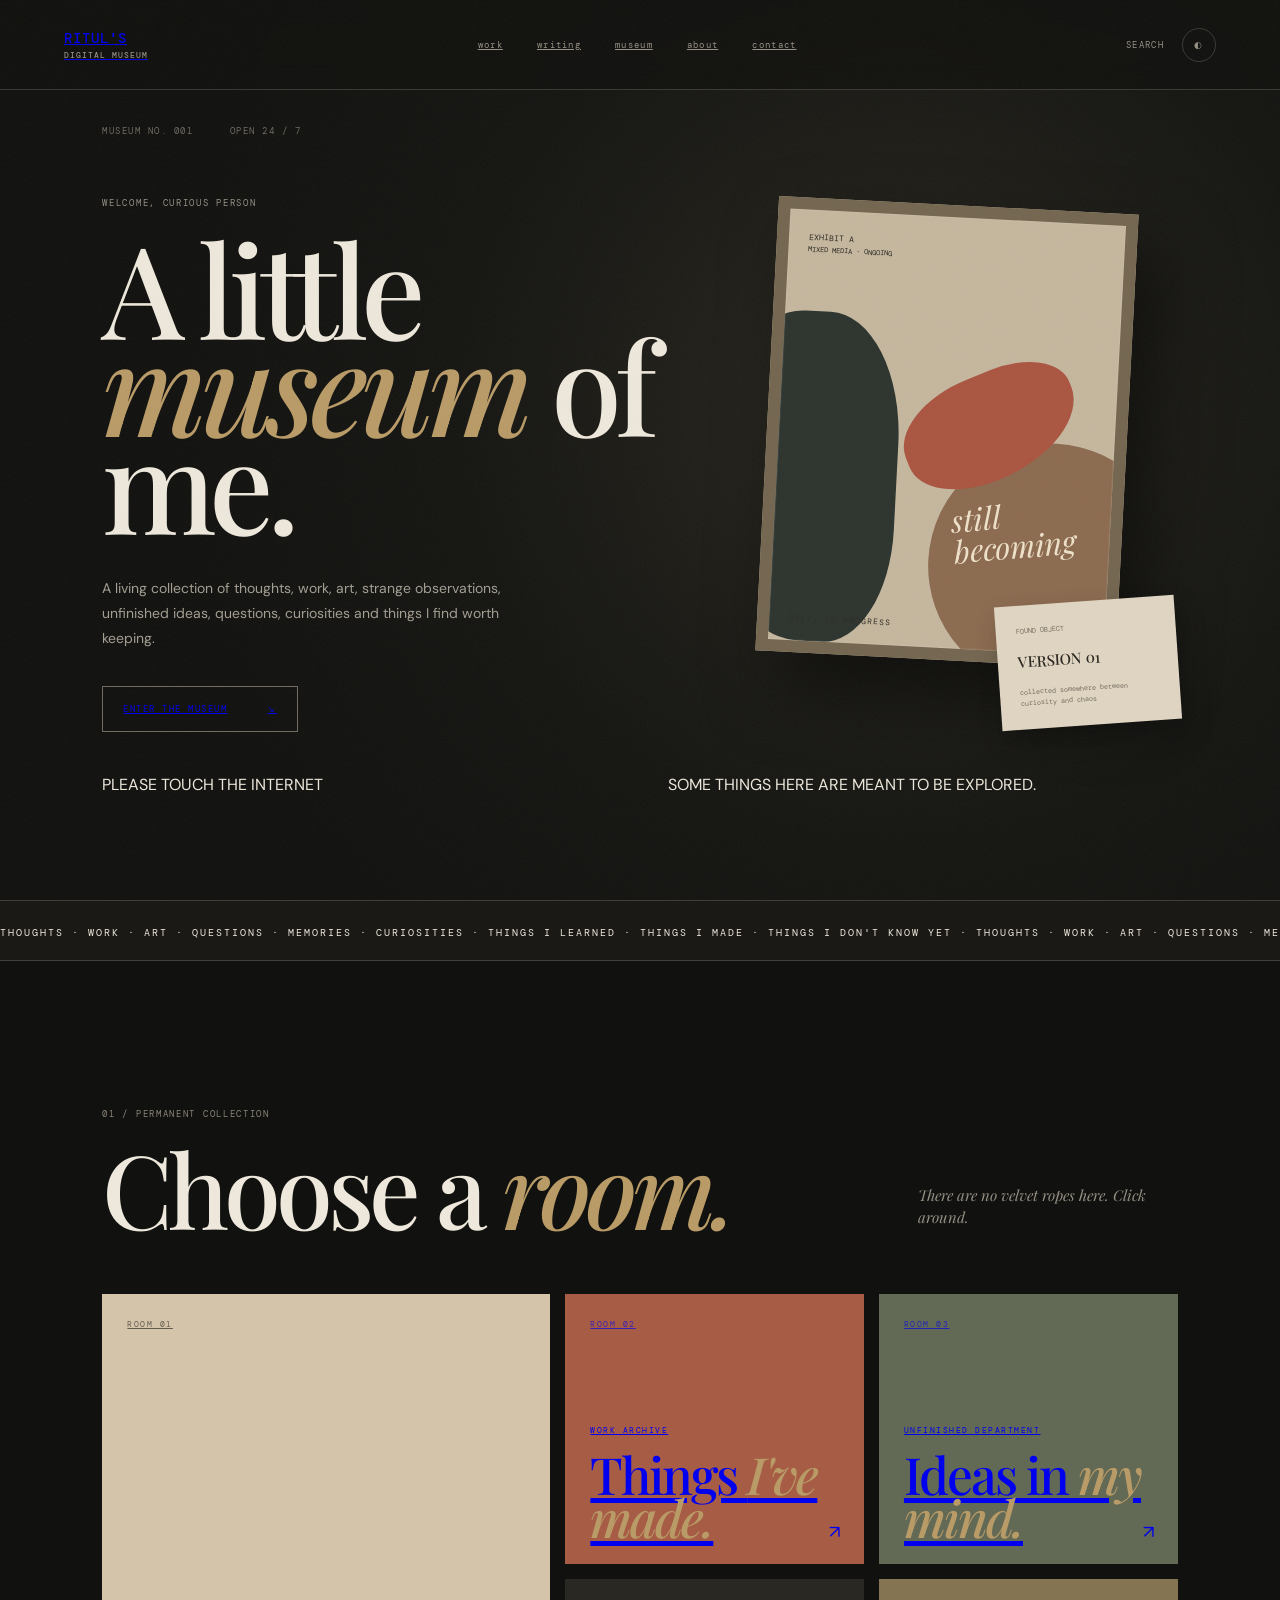
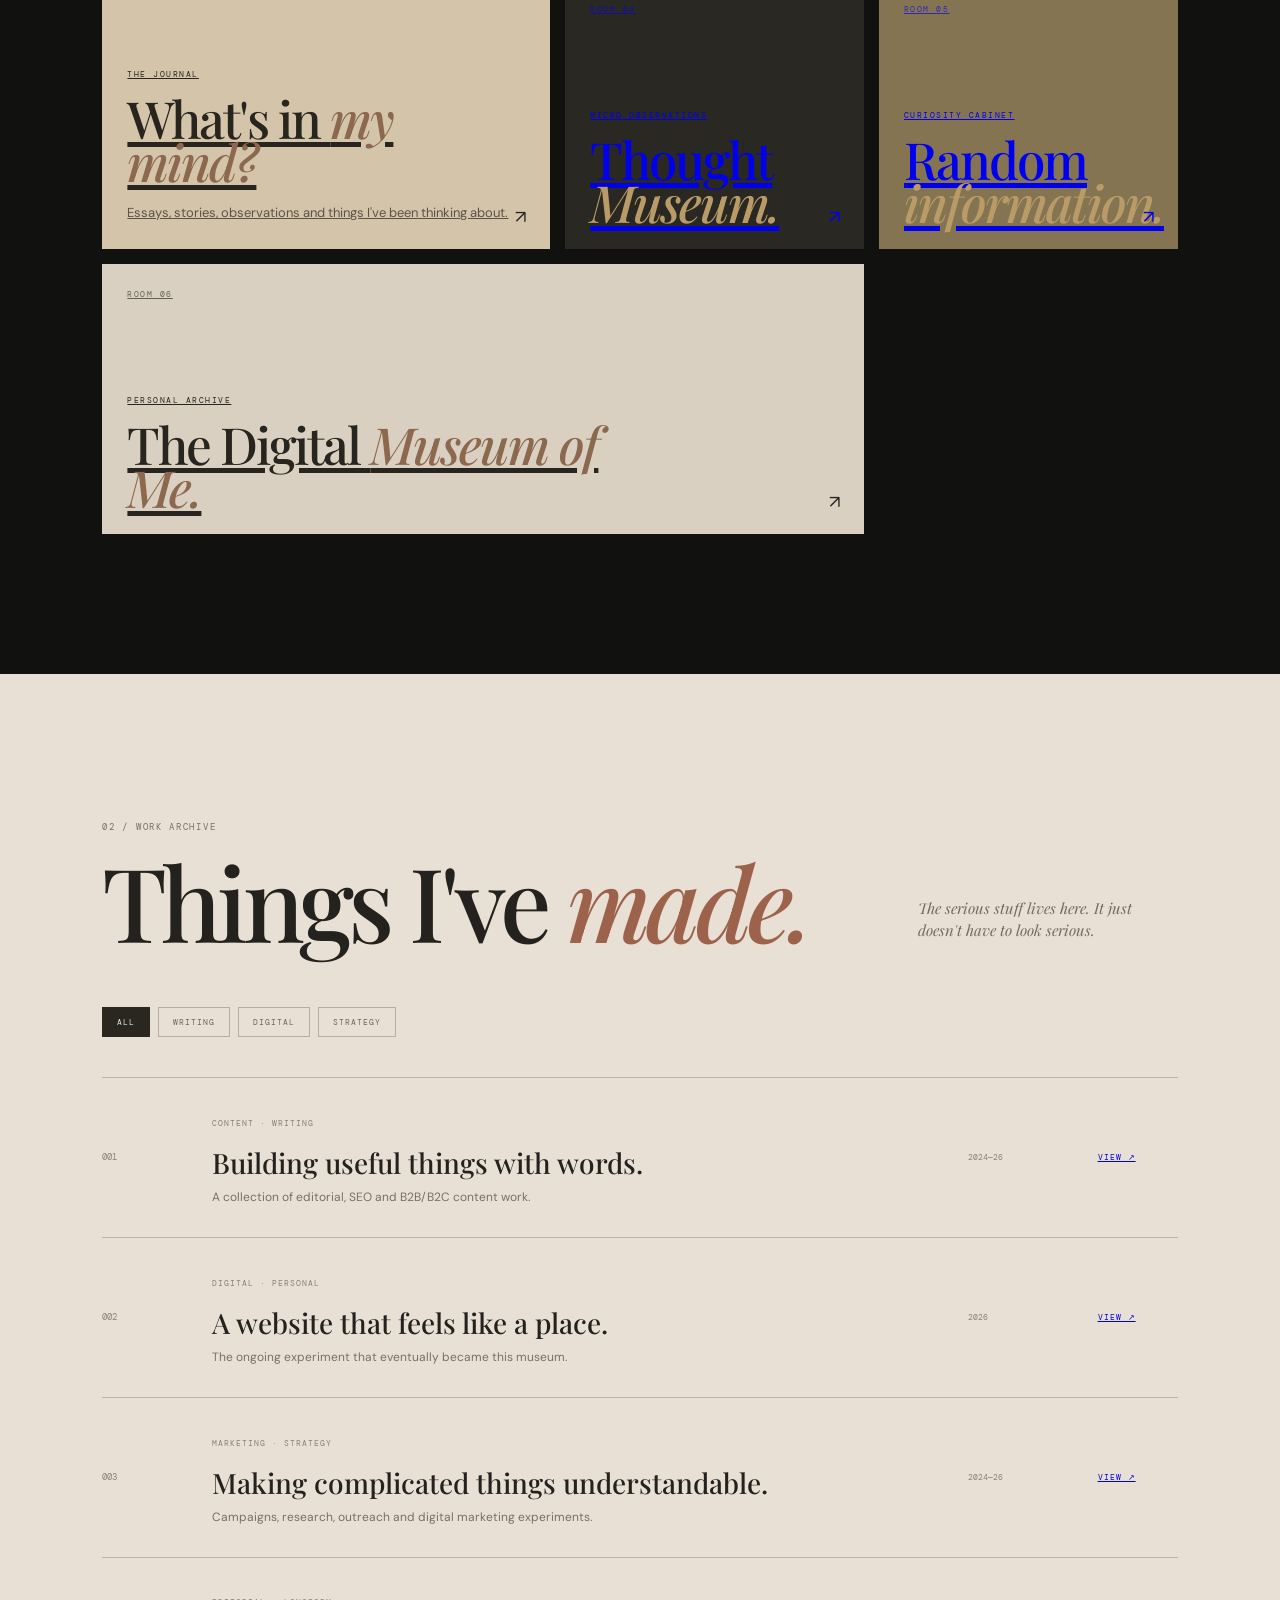
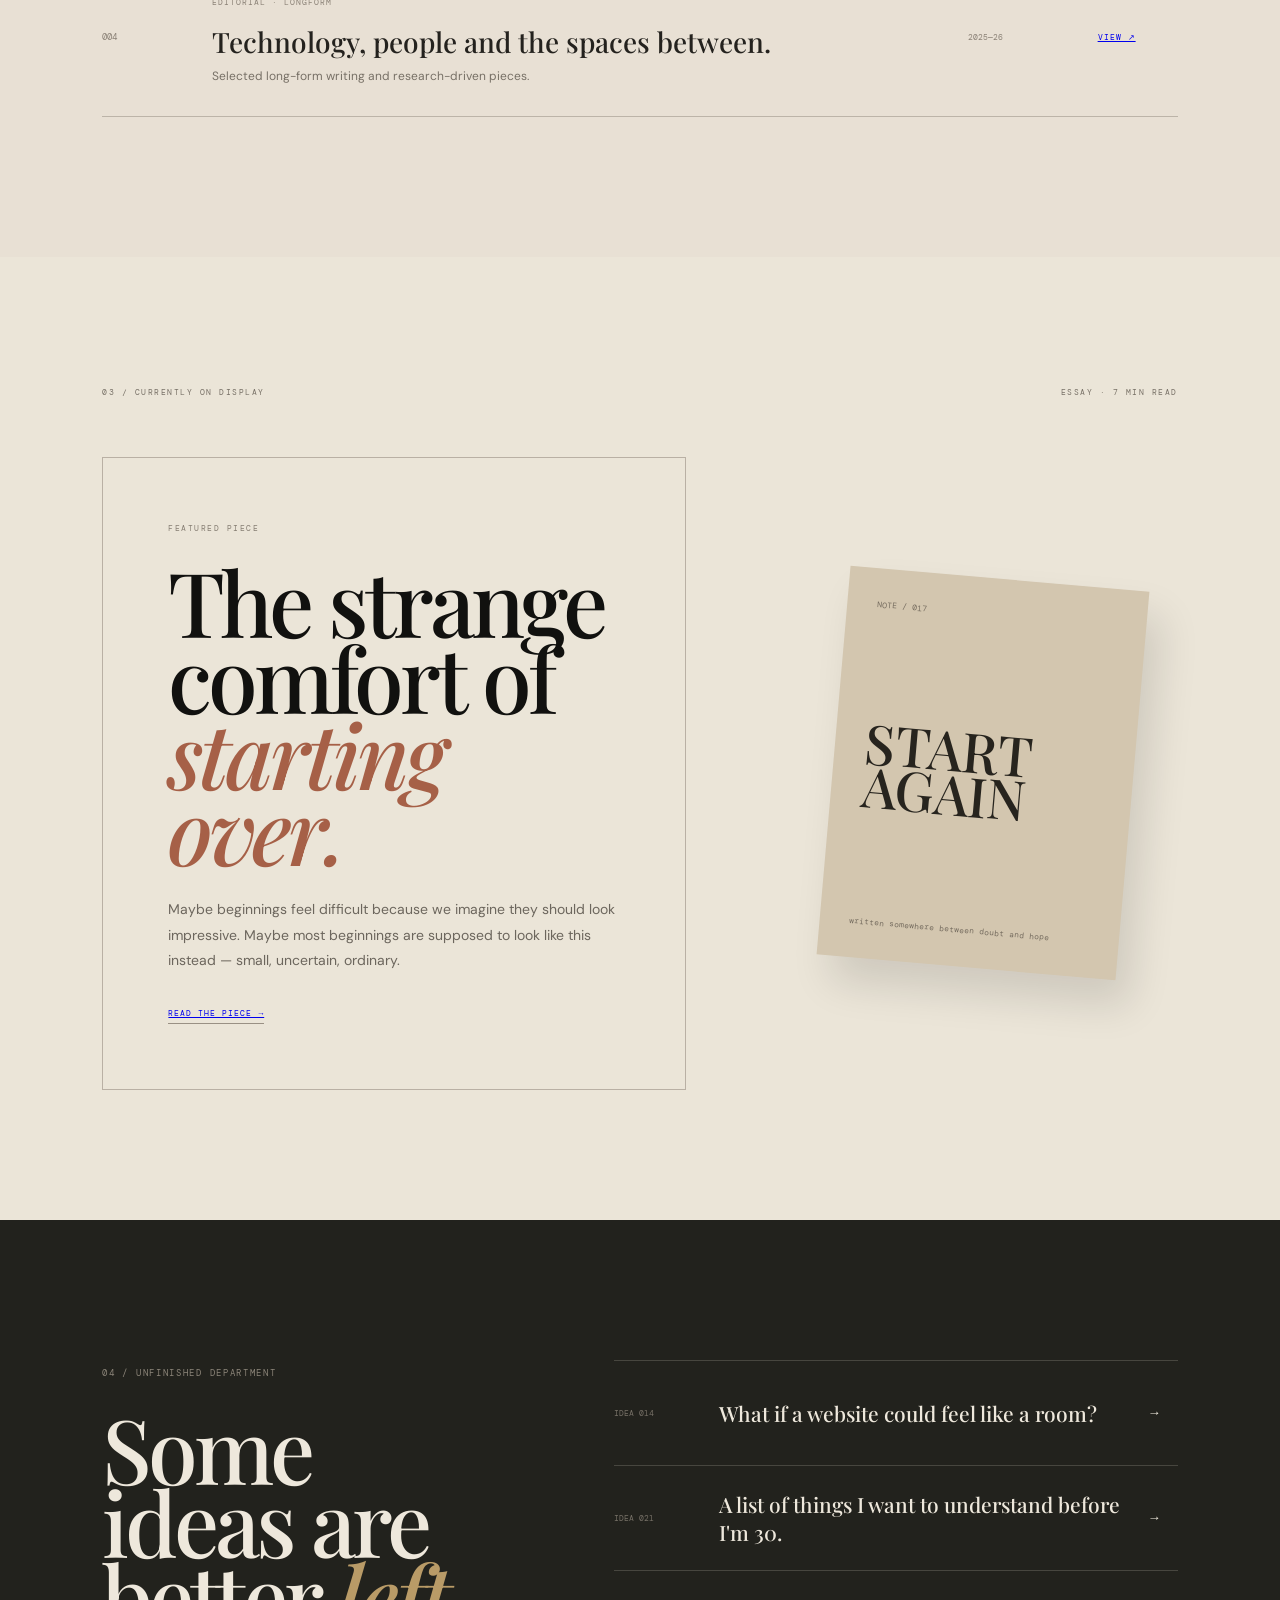
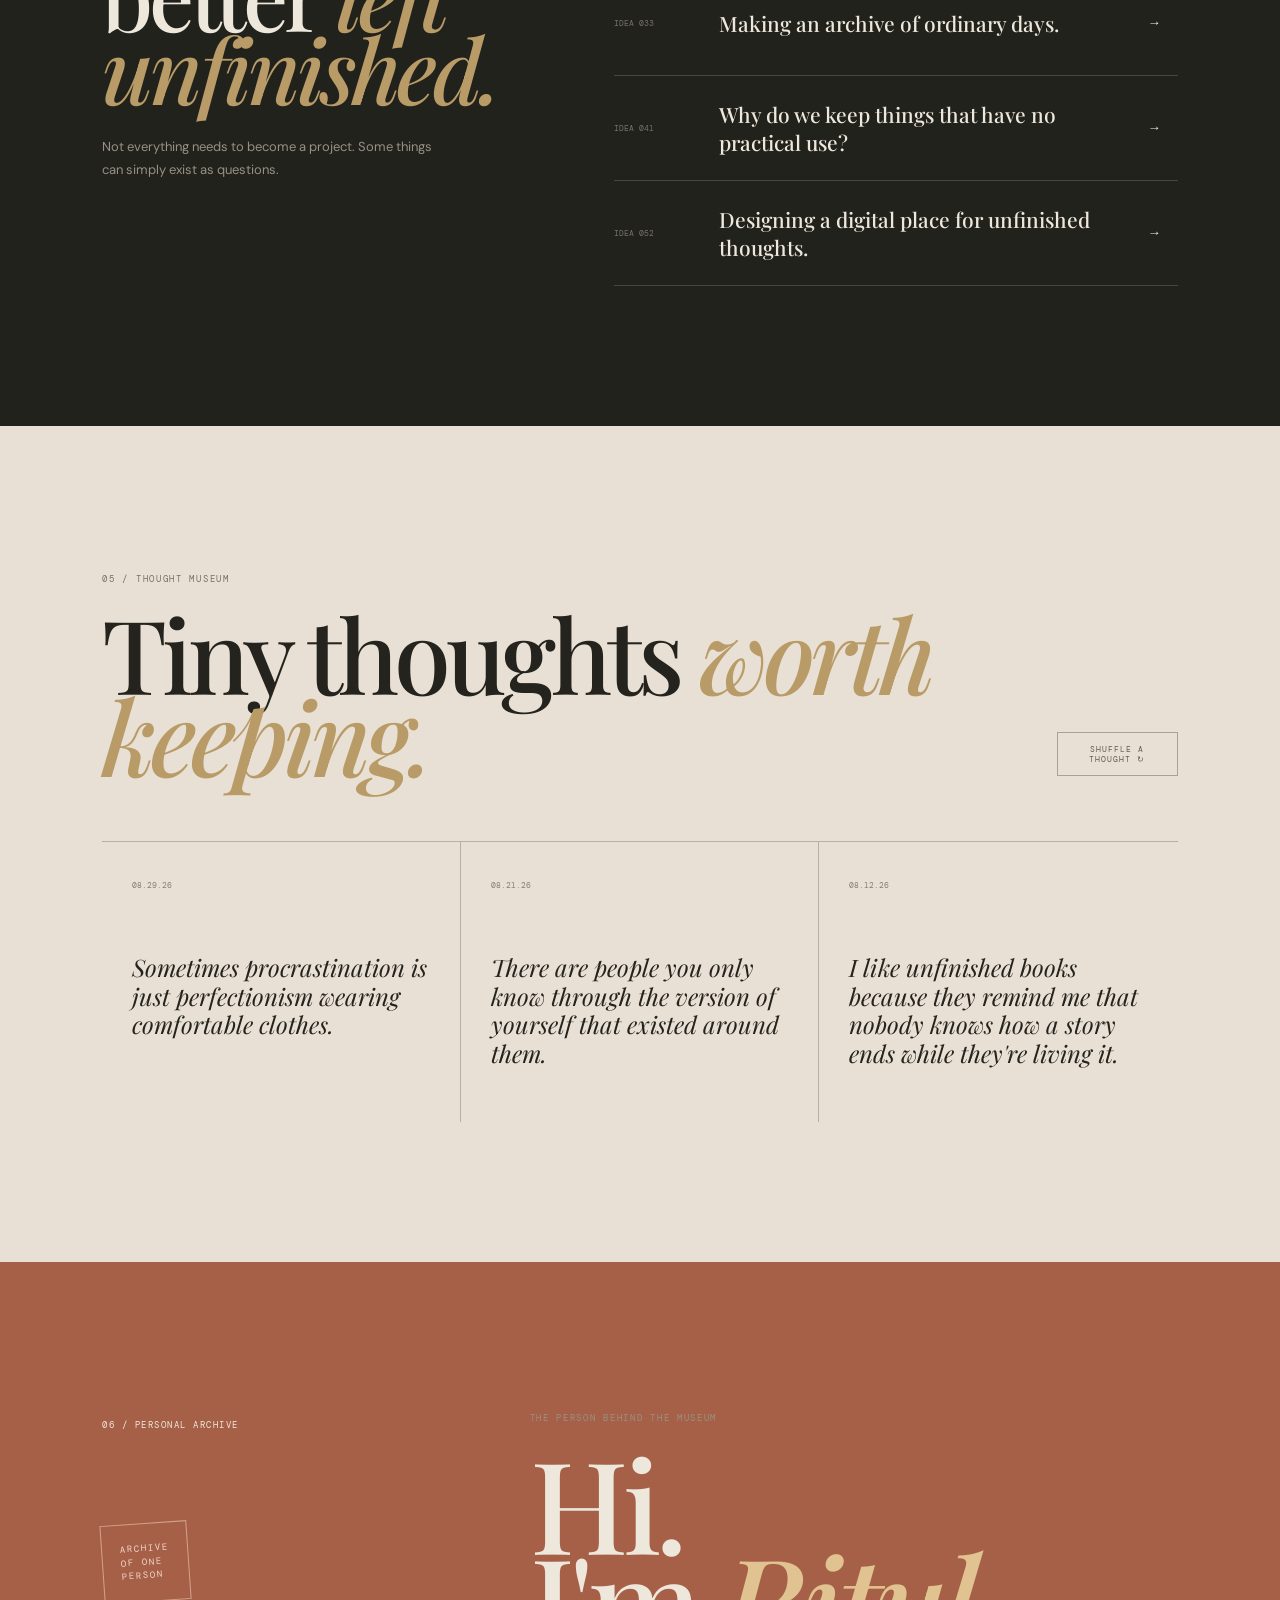
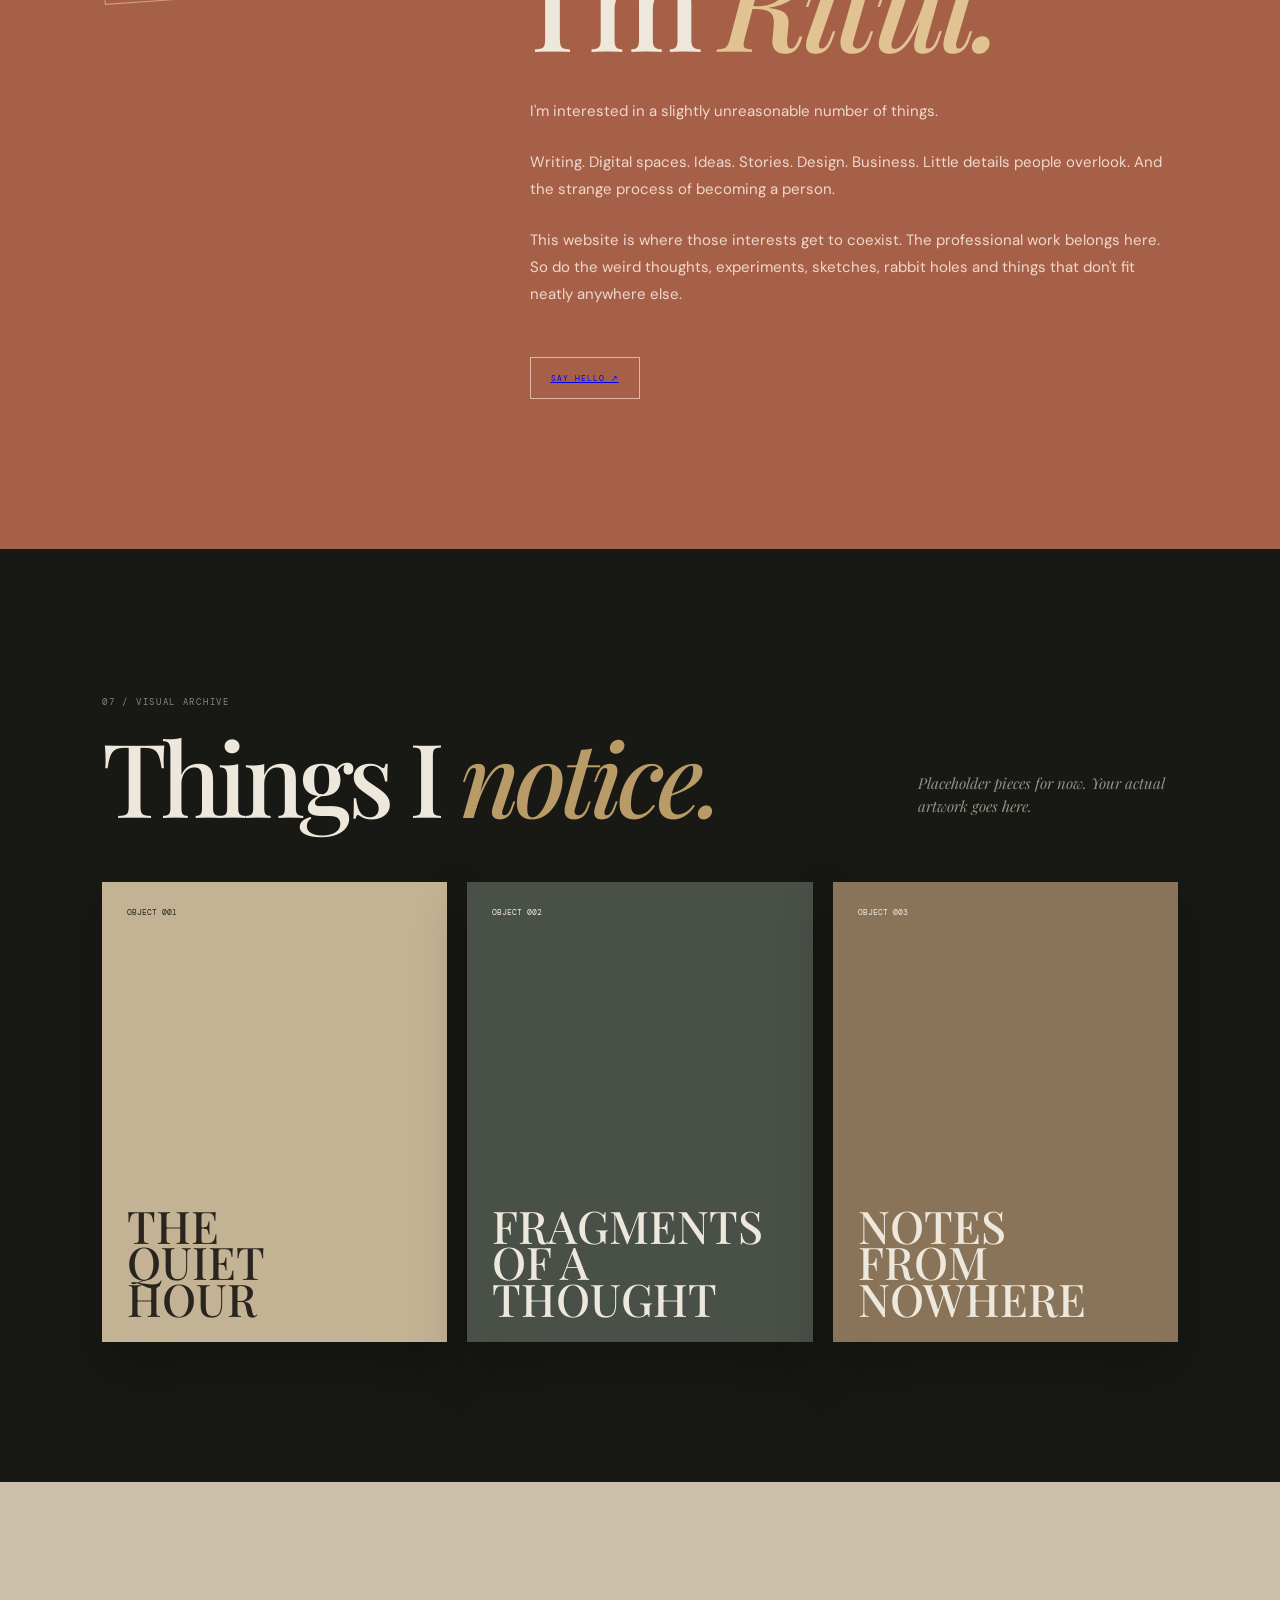
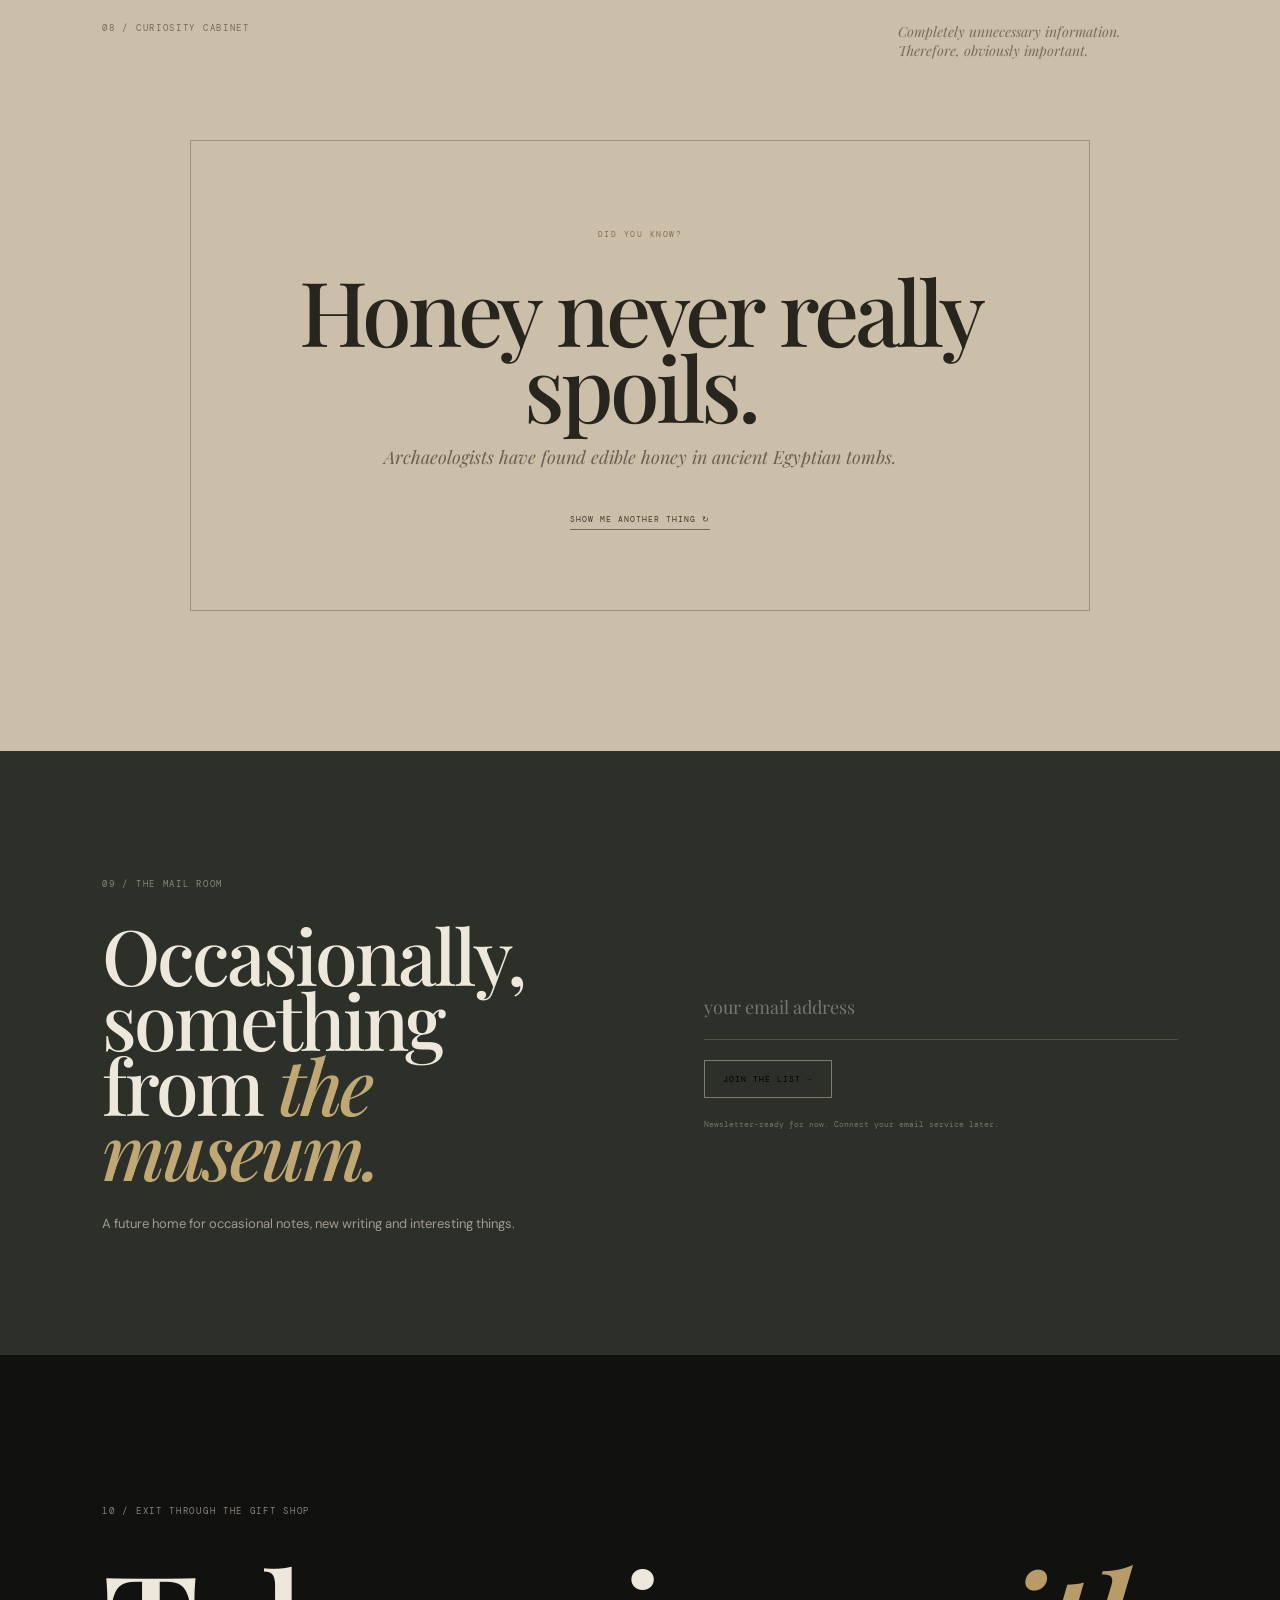
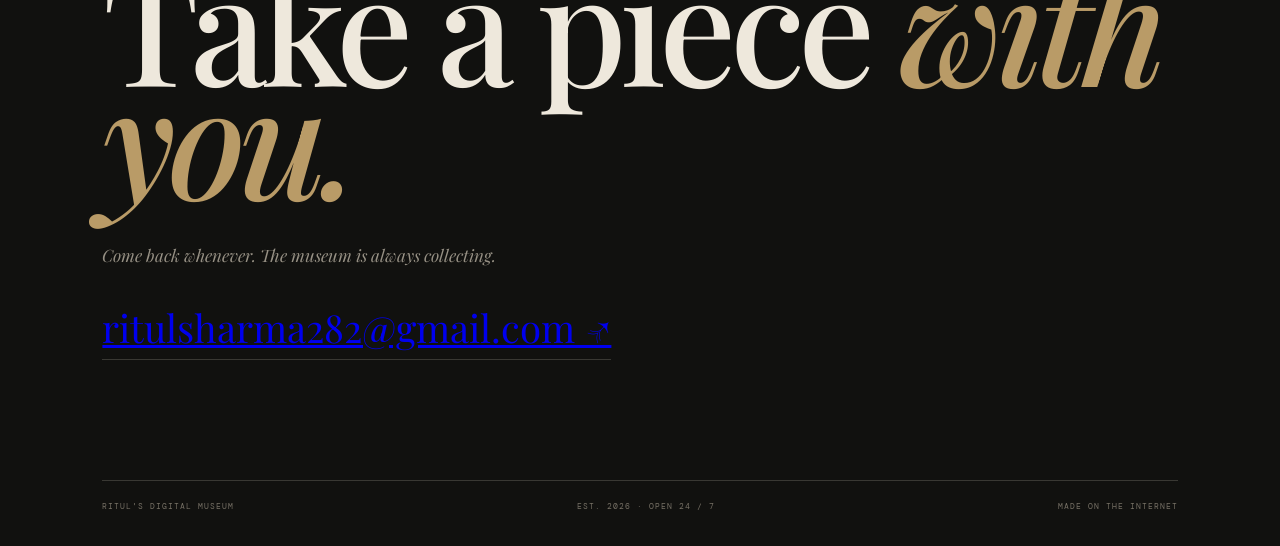
==== index.html @ 1bd3205b "Update index.html" ====
<!DOCTYPE html>
<html lang="en">
<head>
    <meta charset="UTF-8">
    <meta name="viewport" content="width=device-width, initial-scale=1.0">

    <title>Ritul's Digital Museum</title>

    <meta name="description"
          content="A little digital museum of thoughts, work, art, observations, ideas and everything in between.">

    <link rel="preconnect" href="https://fonts.googleapis.com">
    <link rel="preconnect" href="https://fonts.gstatic.com" crossorigin>

    <link href="https://fonts.googleapis.com/css2?family=DM+Mono:wght@400;500&family=DM+Sans:wght@400;500;600&family=Playfair+Display:ital,wght@0,500;0,600;1,500&display=swap"
          rel="stylesheet">

    <link rel="stylesheet" href="style.css">
</head>

<body>

<div class="grain"></div>

<header class="header">

    <a href="#home" class="logo">
        RITUL'S
        <span>DIGITAL MUSEUM</span>
    </a>

    <nav class="desktop-nav">
        <a href="#work">work</a>
        <a href="#mind">writing</a>
        <a href="#museum">museum</a>
        <a href="#about">about</a>
        <a href="#contact">contact</a>
    </nav>

    <div class="header-actions">

        <button class="search-button" id="searchOpen">
            SEARCH
        </button>

        <button class="theme-button" id="themeToggle">
            ◐
        </button>

        <button class="menu-button" id="menuButton">
            MENU
        </button>

    </div>

</header>


<!-- MOBILE MENU -->

<div class="mobile-menu" id="mobileMenu">

    <button class="mobile-close" id="mobileClose">CLOSE ×</button>

    <a href="#work">WORK</a>
    <a href="#mind">WRITING</a>
    <a href="#museum">MUSEUM</a>
    <a href="#about">ABOUT</a>
    <a href="#contact">CONTACT</a>

</div>


<!-- SEARCH -->

<div class="search-overlay" id="searchOverlay">

    <button class="search-close" id="searchClose">
        CLOSE ×
    </button>

    <div class="search-inner">

        <p class="eyebrow">THE MUSEUM SEARCH</p>

        <h2>
            What are you
            <i>looking for?</i>
        </h2>

        <input
            type="search"
            id="searchInput"
            placeholder="Try “ideas”, “writing”, “work”..."
        >

        <div id="searchResults"></div>

    </div>

</div>


<main>


<!-- =========================================
     HERO
========================================= -->

<section class="hero" id="home">

    <div class="hero-number">
        MUSEUM NO. 001
        <span>OPEN 24 / 7</span>
    </div>


    <div class="hero-copy">

        <p class="eyebrow">
            WELCOME, CURIOUS PERSON
        </p>

        <h1>
            A little
            <em>museum</em>
            of me.
        </h1>

        <p class="hero-description">
            A living collection of thoughts, work, art,
            strange observations, unfinished ideas,
            questions, curiosities and things I find
            worth keeping.
        </p>

        <a href="#museum" class="museum-button">
            ENTER THE MUSEUM
            <span>↘</span>
        </a>

    </div>


    <!-- HERO INSTALLATION -->

<div class="hero-installation">

    <div class="art-frame"
         id="stillBecoming"
         role="button"
         tabindex="0"
         aria-label="Open Still Becoming journal">

        <div class="frame-top">
            EXHIBIT A
            <span>MIXED MEDIA · ONGOING</span>
        </div>

        <div class="abstract-shape shape-one"></div>
        <div class="abstract-shape shape-two"></div>
        <div class="abstract-shape shape-three"></div>

        <div class="frame-writing">
            still
            <br>
            becoming
        </div>

        <div class="frame-open-note">
            OPEN EXHIBIT ↗
        </div>

        <div class="frame-bottom">
            SELF, IN PROGRESS
        </div>

    </div>


    <div class="object-label">

        <span>FOUND OBJECT</span>

        <strong>
            VERSION 01
        </strong>

        <small>
            collected somewhere between
            curiosity and chaos
        </small>

    </div>

</div>
        <span>
            PLEASE TOUCH THE INTERNET
        </span>

        <span>
            SOME THINGS HERE ARE MEANT TO BE EXPLORED.
        </span>

    </div>

</section>


<!-- =========================================
     MARQUEE
========================================= -->

<div class="marquee">

    <div class="marquee-track">

        THOUGHTS · WORK · ART · QUESTIONS · MEMORIES ·
        CURIOSITIES · THINGS I LEARNED · THINGS I MADE ·
        THINGS I DON'T KNOW YET ·

        THOUGHTS · WORK · ART · QUESTIONS · MEMORIES ·
        CURIOSITIES · THINGS I LEARNED · THINGS I MADE ·
        THINGS I DON'T KNOW YET ·

    </div>

</div>


<!-- =========================================
     MUSEUM MAP
========================================= -->

<section class="section museum-section" id="museum">

    <div class="section-heading">

        <div>
            <span class="section-number">01 / PERMANENT COLLECTION</span>
            <h2>
                Choose a
                <i>room.</i>
            </h2>
        </div>

        <p>
            There are no velvet ropes here.
            Click around.
        </p>

    </div>


    <div class="museum-grid">


        <a href="#mind" class="room-card room-large">

            <span class="room-number">ROOM 01</span>

            <div class="room-content">

                <small>THE JOURNAL</small>

                <h3>
                    What's in
                    <i>my mind?</i>
                </h3>

                <p>
                    Essays, stories, observations
                    and things I've been thinking about.
                </p>

            </div>

            <span class="room-arrow">↗</span>

        </a>


        <a href="#work" class="room-card room-work">

            <span class="room-number">ROOM 02</span>

            <div class="room-content">

                <small>WORK ARCHIVE</small>

                <h3>
                    Things
                    <i>I've made.</i>
                </h3>

            </div>

            <span class="room-arrow">↗</span>

        </a>


        <a href="#ideas" class="room-card room-ideas">

            <span class="room-number">ROOM 03</span>

            <div class="room-content">

                <small>UNFINISHED DEPARTMENT</small>

                <h3>
                    Ideas in
                    <i>my mind.</i>
                </h3>

            </div>

            <span class="room-arrow">↗</span>

        </a>


        <a href="#thoughts" class="room-card room-thoughts">

            <span class="room-number">ROOM 04</span>

            <div class="room-content">

                <small>MICRO OBSERVATIONS</small>

                <h3>
                    Thought
                    <i>Museum.</i>
                </h3>

            </div>

            <span class="room-arrow">↗</span>

        </a>


        <a href="#random" class="room-card room-random">

            <span class="room-number">ROOM 05</span>

            <div class="room-content">

                <small>CURIOSITY CABINET</small>

                <h3>
                    Random
                    <i>information.</i>
                </h3>

            </div>

            <span class="room-arrow">↗</span>

        </a>


        <a href="#about" class="room-card room-me">

            <span class="room-number">ROOM 06</span>

            <div class="room-content">

                <small>PERSONAL ARCHIVE</small>

                <h3>
                    The Digital
                    <i>Museum of Me.</i>
                </h3>

            </div>

            <span class="room-arrow">↗</span>

        </a>

    </div>

</section>


<!-- =========================================
     WORK
========================================= -->

<section class="section work-section" id="work">

    <div class="section-heading">

        <div>

            <span class="section-number">
                02 / WORK ARCHIVE
            </span>

            <h2>
                Things I've
                <i>made.</i>
            </h2>

        </div>

        <p>
            The serious stuff lives here.
            It just doesn't have to look serious.
        </p>

    </div>


    <div class="work-filter">

        <button class="filter active" data-filter="all">
            ALL
        </button>

        <button class="filter" data-filter="writing">
            WRITING
        </button>

        <button class="filter" data-filter="digital">
            DIGITAL
        </button>

        <button class="filter" data-filter="strategy">
            STRATEGY
        </button>

    </div>


    <div class="work-list">


        <article class="work-item" data-category="writing">

            <div class="work-index">001</div>

            <div class="work-info">

                <span>CONTENT · WRITING</span>

                <h3>
                    Building useful things
                    with words.
                </h3>

                <p>
                    A collection of editorial,
                    SEO and B2B/B2C content work.
                </p>

            </div>

            <div class="work-year">
                2024—26
            </div>

            <a href="#" class="work-open">
                VIEW ↗
            </a>

        </article>


        <article class="work-item" data-category="digital">

            <div class="work-index">002</div>

            <div class="work-info">

                <span>DIGITAL · PERSONAL</span>

                <h3>
                    A website that feels
                    like a place.
                </h3>

                <p>
                    The ongoing experiment that
                    eventually became this museum.
                </p>

            </div>

            <div class="work-year">
                2026
            </div>

            <a href="#" class="work-open">
                VIEW ↗
            </a>

        </article>


        <article class="work-item" data-category="strategy">

            <div class="work-index">003</div>

            <div class="work-info">

                <span>MARKETING · STRATEGY</span>

                <h3>
                    Making complicated
                    things understandable.
                </h3>

                <p>
                    Campaigns, research, outreach and
                    digital marketing experiments.
                </p>

            </div>

            <div class="work-year">
                2024—26
            </div>

            <a href="#" class="work-open">
                VIEW ↗
            </a>

        </article>


        <article class="work-item" data-category="writing">

            <div class="work-index">004</div>

            <div class="work-info">

                <span>EDITORIAL · LONGFORM</span>

                <h3>
                    Technology,
                    people and the spaces between.
                </h3>

                <p>
                    Selected long-form writing and
                    research-driven pieces.
                </p>

            </div>

            <div class="work-year">
                2025—26
            </div>

            <a href="#" class="work-open">
                VIEW ↗
            </a>

        </article>

    </div>

</section>


<!-- =========================================
     FEATURED ARTICLE
========================================= -->

<section class="featured-section" id="mind">

    <div class="featured-inner">

        <div class="featured-meta">

            <span>
                03 / CURRENTLY ON DISPLAY
            </span>

            <span>
                ESSAY · 7 MIN READ
            </span>

        </div>


        <div class="featured-layout">

            <div class="featured-text">

                <p class="piece-label">
                    FEATURED PIECE
                </p>

                <h2>
                    The strange comfort
                    of <i>starting over.</i>
                </h2>

                <p>
                    Maybe beginnings feel difficult because
                    we imagine they should look impressive.

                    Maybe most beginnings are supposed to
                    look like this instead — small, uncertain,
                    ordinary.
                </p>

                <a href="article.html" class="read-link">
                    READ THE PIECE →
                </a>

            </div>


            <div class="featured-object">

                <div class="paper">

                    <span>
                        NOTE / 017
                    </span>

                    <strong>
                        START
                        <br>
                        AGAIN
                    </strong>

                    <small>
                        written somewhere
                        between doubt
                        and hope
                    </small>

                </div>

            </div>

        </div>

    </div>

</section>


<!-- =========================================
     IDEAS
========================================= -->

<section class="section ideas-section" id="ideas">

    <div class="ideas-intro">

        <span class="section-number">
            04 / UNFINISHED DEPARTMENT
        </span>

        <h2>
            Some ideas
            are better
            <i>left unfinished.</i>
        </h2>

        <p>
            Not everything needs to become a project.
            Some things can simply exist as questions.
        </p>

    </div>


    <div class="ideas-list">

        <button class="idea-row">

            <span>IDEA 014</span>

            <strong>
                What if a website could feel like a room?
            </strong>

            <i>→</i>

        </button>


        <button class="idea-row">

            <span>IDEA 021</span>

            <strong>
                A list of things I want to understand before I'm 30.
            </strong>

            <i>→</i>

        </button>


        <button class="idea-row">

            <span>IDEA 033</span>

            <strong>
                Making an archive of ordinary days.
            </strong>

            <i>→</i>

        </button>


        <button class="idea-row">

            <span>IDEA 041</span>

            <strong>
                Why do we keep things that have no practical use?
            </strong>

            <i>→</i>

        </button>


        <button class="idea-row">

            <span>IDEA 052</span>

            <strong>
                Designing a digital place for unfinished thoughts.
            </strong>

            <i>→</i>

        </button>

    </div>

</section>


<!-- =========================================
     THOUGHT MUSEUM
========================================= -->

<section class="section thought-section" id="thoughts">

    <div class="section-heading">

        <div>

            <span class="section-number">
                05 / THOUGHT MUSEUM
            </span>

            <h2>
                Tiny thoughts
                <i>worth keeping.</i>
            </h2>

        </div>

        <button class="shuffle-button" id="shuffleThought">
            SHUFFLE A THOUGHT ↻
        </button>

    </div>


    <div class="thought-grid">


        <article class="thought-card">

            <span>08.29.26</span>

            <p>
                Sometimes procrastination is just
                perfectionism wearing comfortable clothes.
            </p>

        </article>


        <article class="thought-card">

            <span>08.21.26</span>

            <p>
                There are people you only know through
                the version of yourself that existed around them.
            </p>

        </article>


        <article class="thought-card">

            <span>08.12.26</span>

            <p>
                I like unfinished books because they remind
                me that nobody knows how a story ends while
                they're living it.
            </p>

        </article>


        <article class="thought-card hidden-thought">

            <span>07.30.26</span>

            <p>
                Maybe collecting things is just another
                way of paying attention.
            </p>

        </article>


        <article class="thought-card hidden-thought">

            <span>07.17.26</span>

            <p>
                Some places become important because of
                who we were when we stood inside them.
            </p>

        </article>

    </div>

</section>


<!-- =========================================
     DIGITAL MUSEUM OF ME
========================================= -->

<section class="me-section" id="about">

    <div class="me-inner">

        <div class="me-label">

            <span>
                06 / PERSONAL ARCHIVE
            </span>

            <div class="archive-stamp">
                ARCHIVE
                <br>
                OF ONE
                <br>
                PERSON
            </div>

        </div>


        <div class="me-content">

            <p class="eyebrow">
                THE PERSON BEHIND THE MUSEUM
            </p>

            <h2>
                Hi.
                <br>
                I'm <i>Ritul.</i>
            </h2>

            <p>
                I'm interested in a slightly unreasonable
                number of things.
            </p>

            <p>
                Writing. Digital spaces. Ideas. Stories.
                Design. Business. Little details people
                overlook. And the strange process of
                becoming a person.
            </p>

            <p>
                This website is where those interests get
                to coexist. The professional work belongs
                here. So do the weird thoughts, experiments,
                sketches, rabbit holes and things that don't
                fit neatly anywhere else.
            </p>

            <a href="#contact" class="outline-button">
                SAY HELLO ↗
            </a>

        </div>

    </div>

</section>


<!-- =========================================
     ARTWORK
========================================= -->

<section class="section artwork-section" id="art">

    <div class="section-heading">

        <div>

            <span class="section-number">
                07 / VISUAL ARCHIVE
            </span>

            <h2>
                Things I
                <i>notice.</i>
            </h2>

        </div>

        <p>
            Placeholder pieces for now.
            Your actual artwork goes here.
        </p>

    </div>


    <div class="artwork-grid">

        <div class="art-card art-one">

            <span>OBJECT 001</span>

            <strong>
                THE
                <br>
                QUIET
                <br>
                HOUR
            </strong>

        </div>


        <div class="art-card art-two">

            <span>OBJECT 002</span>

            <strong>
                FRAGMENTS
                <br>
                OF A
                <br>
                THOUGHT
            </strong>

        </div>


        <div class="art-card art-three">

            <span>OBJECT 003</span>

            <strong>
                NOTES
                <br>
                FROM
                <br>
                NOWHERE
            </strong>

        </div>

    </div>

</section>


<!-- =========================================
     CURIOSITY CABINET
========================================= -->

<section class="section random-section" id="random">

    <div class="random-label">

        <span class="section-number">
            08 / CURIOSITY CABINET
        </span>

        <p>
            Completely unnecessary information.
            Therefore, obviously important.
        </p>

    </div>


    <div class="random-display">

        <span>
            DID YOU KNOW?
        </span>

        <h2 id="randomFact">
            Honey never really spoils.
        </h2>

        <p id="randomExplanation">
            Archaeologists have found edible honey
            in ancient Egyptian tombs.
        </p>

        <button id="randomButton">
            SHOW ME ANOTHER THING ↻
        </button>

    </div>

</section>


<!-- =========================================
     NEWSLETTER
========================================= -->

<section class="newsletter">

    <div>

        <span class="section-number">
            09 / THE MAIL ROOM
        </span>

        <h2>
            Occasionally,
            something from
            <i>the museum.</i>
        </h2>

        <p>
            A future home for occasional notes,
            new writing and interesting things.
        </p>

    </div>


    <form id="newsletterForm">

        <input
            type="email"
            placeholder="your email address"
            required
        >

        <button type="submit">
            JOIN THE LIST →
        </button>

        <small id="newsletterMessage">
            Newsletter-ready for now.
            Connect your email service later.
        </small>

    </form>

</section>


<!-- =========================================
     CONTACT
========================================= -->

<section class="contact-section" id="contact">

    <span class="section-number">
        10 / EXIT THROUGH THE GIFT SHOP
    </span>

    <h2>
        Take a piece
        <i>with you.</i>
    </h2>

    <p>
        Come back whenever.
        The museum is always collecting.
    </p>

    <a href="https://mail.google.com/mail/?view=cm&fs=1&to=ritulsharma282@gmail.com" target="_blank">
    ritulsharma282@gmail.com ↗
</a>

    <footer>

        <span>
            RITUL'S DIGITAL MUSEUM
        </span>

        <span>
            EST. 2026 · OPEN 24 / 7
        </span>

        <span>
            MADE ON THE INTERNET
        </span>

    </footer>

</section>


</main>


<script src="script.js"></script>

</body>
</html>
---- style.css ----
:root {

    --black: #11110f;
    --charcoal: #181815;
    --charcoal-2: #22221d;

    --cream: #ebe5d8;
    --cream-2: #ded5c6;

    --text: #eee8dc;
    --muted: #969084;

    --rust: #a75d45;
    --olive: #626955;
    --ochre: #857451;
    --paper: #d9d0c0;

    --line: rgba(235,229,216,.18);

    --serif: "Playfair Display", Georgia, serif;
    --sans: "DM Sans", Arial, sans-serif;
    --mono: "DM Mono", monospace;

    --transition: .35s cubic-bezier(.22,.61,.36,1);
}


* {
    box-sizing: border-box;
    margin: 0;
    padding: 0;
}


html {
    scroll-behavior: smooth;
}


body {
    background: var(--black);
    color: var(--text);

    font-family: var(--sans);

    overflow-x: hidden;

    transition:
        background .4s,
        color .4s;
}


body.light {
    --black: #e9e1d4;
    --charcoal: #ddd4c6;
    --charcoal-2: #d2c9ba;

    --cream: #201f1b;
    --cream-2: #35312a;

    --text: #201f1b;
    --muted: #716b61;

    --line: rgba(32,31,27,.2);
}


body.light .header {
    background: rgba(233,225,212,.82);
}


body.light .mobile-menu,
body.light .search-overlay {
    background: #e9e1d4;
}


body.light .hero {
    background:
        radial-gradient(
            circle at 70% 45%,
            #d5cbbb,
            #e9e1d4 58%
        );
}


body.light .featured-section {
    background: #ddd4c6;
}


body.light .contact-section {
    background: #d5cdbf;
}


body.light .marquee {
    background: #d5ccbd;
}


/* GRAIN */

.grain {
    position: fixed;

    inset: 0;

    pointer-events: none;

    z-index: 100;

    opacity: .045;

    background-image:
        url("data:image/svg+xml,%3Csvg xmlns='http://www.w3.org/2000/svg' width='160' height='160'%3E%3Cfilter id='n'%3E%3CfeTurbulence type='fractalNoise' baseFrequency='.8' numOctaves='4' stitchTiles='stitch'/%3E%3C/filter%3E%3Crect width='100%25' height='100%25' filter='url(%23n)'/%3E%3C/svg%3E");
}


/* HEADER */

.header {
    height: 90px;

    padding: 0 5vw;

    display: flex;
    align-items: center;
    justify-content: space-between;

    position: fixed;

    top: 0;
    left: 0;
    right: 0;

    z-index: 80;

    background: rgba(17,17,15,.72);

    backdrop-filter: blur(14px);

    border-bottom: 1px solid var(--line);
}


.logo {
    font: 500 14px/1 var(--mono);

    letter-spacing: 1px;
}


.logo span {
    display: block;

    margin-top: 6px;

    color: var(--muted);

    font-size: 8px;
}


.desktop-nav {
    display: flex;

    gap: 34px;
}


.desktop-nav a,
.search-button,
.theme-button,
.menu-button {
    font: 9px var(--mono);

    letter-spacing: 1.3px;

    color: var(--muted);

    transition: var(--transition);
}


.desktop-nav a:hover {
    color: var(--text);
}


.header-actions {
    display: flex;

    align-items: center;

    gap: 18px;
}


.search-button,
.theme-button,
.menu-button {
    border: 0;

    background: none;

    cursor: pointer;
}


.theme-button {
    border: 1px solid var(--line);

    width: 34px;
    height: 34px;

    border-radius: 50%;
}


.menu-button {
    display: none;
}


/* MOBILE MENU */

.mobile-menu {
    position: fixed;

    inset: 0;

    background: var(--black);

    z-index: 200;

    display: none;

    flex-direction: column;

    justify-content: center;

    align-items: center;

    gap: 25px;
}


.mobile-menu.open {
    display: flex;
}


.mobile-menu a {
    font: 500 42px var(--serif);

    transition: var(--transition);
}


.mobile-menu a:hover {
    font-style: italic;
}


.mobile-close {
    position: absolute;

    top: 30px;
    right: 30px;

    border: 0;

    background: none;

    color: var(--muted);

    font: 9px var(--mono);

    cursor: pointer;
}


/* SEARCH */

.search-overlay {
    position: fixed;

    inset: 0;

    background: var(--black);

    z-index: 300;

    display: none;

    overflow-y: auto;
}


.search-overlay.open {
    display: block;
}


.search-close {
    position: absolute;

    top: 35px;
    right: 5vw;

    border: 0;

    background: none;

    color: var(--muted);

    font: 9px var(--mono);

    cursor: pointer;
}


.search-inner {
    max-width: 900px;

    margin: 20vh auto;

    padding: 0 30px;
}


.search-inner h2 {
    font: 500 clamp(50px,7vw,90px)/.9 var(--serif);

    letter-spacing: -3px;

    margin: 30px 0 50px;
}


.search-inner h2 i {
    color: #b99b67;
}


#searchInput {
    width: 100%;

    border: 0;

    border-bottom: 1px solid var(--line);

    background: none;

    padding: 20px 0;

    color: var(--text);

    outline: none;

    font: 20px var(--serif);
}


#searchResults {
    margin-top: 35px;
}


.search-result {
    padding: 22px 0;

    border-bottom: 1px solid var(--line);

    display: flex;

    justify-content: space-between;
}


.search-result small {
    color: var(--muted);

    font: 8px var(--mono);
}


.search-result strong {
    font: 20px var(--serif);
}


/* COMMON */

.eyebrow,
.section-number {
    font: 9px var(--mono);

    letter-spacing: 1.7px;

    text-transform: uppercase;
}


.eyebrow {
    color: var(--muted);
}


.section-number {
    color: #8c8579;
}


.section {
    padding: 140px 8vw;
}


.section-heading {
    display: flex;

    justify-content: space-between;

    align-items: end;

    gap: 50px;

    margin-bottom: 65px;
}


.section-heading h2 {
    margin-top: 25px;

    font: 500 clamp(60px,8vw,120px)/.8 var(--serif);

    letter-spacing: -5px;
}


.section-heading h2 i {
    color: #b99b67;
}


.section-heading > p {
    max-width: 260px;

    color: var(--muted);

    font: italic 15px/1.5 var(--serif);
}


/* HERO */

.hero {
    min-height: 100vh;

    padding: 170px 8vw 90px;

    position: relative;

    display: grid;

    grid-template-columns: 1fr .9fr;

    align-items: center;

    background:
        radial-gradient(
            circle at 70% 45%,
            #29271f,
            #151512 43%,
            #11110f 75%
        );
}


.hero-number {
    position: absolute;

    top: 125px;
    left: 8vw;

    color: #6f6a61;

    font: 9px var(--mono);

    letter-spacing: 1.5px;
}


.hero-number span {
    margin-left: 30px;
}


.hero-copy {
    position: relative;

    z-index: 3;
}


.hero-copy .eyebrow {
    margin-bottom: 30px;
}


.hero h1 {
    max-width: 800px;

    font: 500 clamp(80px,10vw,160px)/.76 var(--serif);

    letter-spacing: -7px;
}


.hero h1 em {
    color: #b99b67;

    font-style: italic;
}


.hero-description {
    max-width: 430px;

    margin: 45px 0 35px;

    color: #a49e92;

    font-size: 14px;

    line-height: 1.8;
}


.museum-button {
    display: inline-flex;

    align-items: center;

    gap: 40px;

    padding: 16px 20px;

    border: 1px solid #716b61;

    font: 9px var(--mono);

    letter-spacing: 1.5px;

    transition: var(--transition);
}


.museum-button:hover {
    background: var(--cream);

    color: var(--black);

    transform: translateY(-3px);
}


.hero-installation {
    height: 560px;

    position: relative;
}


.art-frame {
    width: 360px;
    height: 455px;

    position: absolute;

    top: 20px;
    right: 10%;

    overflow: hidden;

    background: #c5b79e;

    border: 12px solid #746650;

    box-shadow: 25px 35px 70px rgba(0,0,0,.5);

    transform: rotate(3deg);
}


.frame-top {
    position: absolute;

    top: 20px;
    left: 20px;

    z-index: 5;

    color: #28251e;

    font: 8px/1.8 var(--mono);
}


.frame-top span {
    display: block;

    font-size: 7px;
}


.abstract-shape {
    position: absolute;
}


.shape-one {
    width: 245px;
    height: 245px;

    right: -65px;
    bottom: -35px;

    border-radius: 50%;

    background: #8c6b50;
}


.shape-two {
    width: 190px;
    height: 330px;

    left: -70px;
    bottom: 0;

    border-radius: 55% 45% 40% 60%;

    background: #2d342e;
}


.shape-three {
    width: 180px;
    height: 105px;

    right: 35px;
    top: 155px;

    border-radius: 50% 40% 60% 45%;

    background: #aa5541;

    transform: rotate(-25deg);
}


.frame-writing {
    position: absolute;

    right: 35px;
    bottom: 90px;

    color: #eee1c9;

    font: italic 31px/1 var(--serif);

    transform: rotate(-8deg);
}


.frame-bottom {
    position: absolute;

    left: 20px;
    bottom: 18px;

    color: #302d25;

    font: 8px var(--mono);

    letter-spacing: 1px;
}


.object-label {
    width: 180px;

    position: absolute;

    right: 0;
    bottom: 20px;

    padding: 20px;

    color: #29261f;

    background: #e0d5c2;

    transform: rotate(-4deg);

    box-shadow: 5px 12px 25px rgba(0,0,0,.25);
}


.object-label span,
.object-label small {
    display: block;

    font: 7px/1.6 var(--mono);

    color: #756d60;
}


.object-label strong {
    display: block;

    margin: 15px 0;

    font: 500 15px var(--serif);
}


.hero-footer {
    position: absolute;

    left: 8vw;
    right: 8vw;
    bottom: 30px;

    display: flex;

    justify-content: space-between;

    color: #666157;

    font: 8px var(--mono);

    letter-spacing: 1px;
}


/* MARQUEE */

.marquee {
    overflow: hidden;

    white-space: nowrap;

    border-block: 1px solid var(--line);

    padding: 19px 0;

    background: #1a1916;
}


.marquee-track {
    display: inline-block;

    font: 10px var(--mono);

    letter-spacing: 2px;

    animation: scrollMarquee 35s linear infinite;
}


@keyframes scrollMarquee {

    from {
        transform: translateX(0);
    }

    to {
        transform: translateX(-50%);
    }

}


/* MUSEUM GRID */

.museum-grid {
    display: grid;

    grid-template-columns: 1.2fr .8fr .8fr;

    grid-auto-rows: 270px;

    gap: 15px;
}


.room-card {
    position: relative;

    padding: 25px;

    display: flex;

    flex-direction: column;

    justify-content: space-between;

    overflow: hidden;

    transition: var(--transition);
}


.room-card:hover {
    transform: translateY(-7px) rotate(-.4deg);

    filter: brightness(1.08);
}


.room-large {
    grid-row: span 2;

    background: #d3c4aa;

    color: #28251f;
}


.room-work {
    background: var(--rust);
}


.room-ideas {
    background: var(--olive);
}


.room-thoughts {
    background: #292823;
}


.room-random {
    background: var(--ochre);
}


.room-me {
    grid-column: span 2;

    background: #d9d0c1;

    color: #28251f;
}


.room-number {
    font: 8px var(--mono);

    letter-spacing: 1.5px;

    opacity: .65;
}


.room-content small {
    font: 8px var(--mono);

    letter-spacing: 1.5px;
}


.room-content h3 {
    max-width: 500px;

    margin-top: 15px;

    font: 500 clamp(32px,4vw,60px)/.84 var(--serif);

    letter-spacing: -2px;
}


.room-content h3 i {
    color: #b99b67;
}


.room-large .room-content h3 i,
.room-me .room-content h3 i {
    color: #8c684e;
}


.room-content p {
    max-width: 400px;

    margin-top: 20px;

    font-size: 13px;

    line-height: 1.6;

    opacity: .7;
}


.room-arrow {
    position: absolute;

    right: 24px;
    bottom: 20px;

    font-size: 18px;
}


/* WORK */

.work-section {
    background: #e8e0d4;

    color: #24221e;
}


.work-section .section-number {
    color: #777066;
}


.work-section .section-heading > p {
    color: #716a60;
}


.work-section h2 i {
    color: #9d624b;
}


.work-filter {
    display: flex;

    gap: 8px;

    margin-bottom: 40px;
}


.filter {
    border: 1px solid #b6aea1;

    background: none;

    color: #6d665c;

    padding: 9px 14px;

    font: 8px var(--mono);

    letter-spacing: 1px;

    cursor: pointer;

    transition: var(--transition);
}


.filter.active,
.filter:hover {
    background: #292720;

    color: #eee8dc;

    border-color: #292720;
}


.work-item {
    min-height: 160px;

    display: grid;

    grid-template-columns: 80px 1fr 100px 80px;

    align-items: center;

    gap: 30px;

    border-top: 1px solid #bcb4a8;

    transition: var(--transition);
}


.work-item:last-child {
    border-bottom: 1px solid #bcb4a8;
}


.work-item:hover {
    padding-left: 15px;
}


.work-index {
    font: 9px var(--mono);

    color: #8a8176;
}


.work-info span {
    font: 8px var(--mono);

    letter-spacing: 1px;

    color: #8a8176;
}


.work-info h3 {
    margin: 13px 0 8px;

    font: 500 28px var(--serif);
}


.work-info p {
    max-width: 600px;

    color: #777066;

    font-size: 12px;
}


.work-year {
    color: #8a8176;

    font: 8px var(--mono);
}


.work-open {
    font: 8px var(--mono);

    letter-spacing: 1px;
}


/* FEATURED */

.featured-section {
    background: var(--cream);

    color: var(--black);

    padding: 130px 8vw;
}


.featured-inner {
    max-width: 1400px;

    margin: auto;
}


.featured-meta {
    display: flex;

    justify-content: space-between;

    color: #777066;

    font: 8px var(--mono);

    letter-spacing: 1.5px;
}


.featured-layout {
    display: grid;

    grid-template-columns: 1.2fr .8fr;

    gap: 8vw;

    margin-top: 60px;
}


.featured-text {
    border: 1px solid #b9b0a4;

    min-height: 520px;

    padding: 65px;

    display: flex;

    flex-direction: column;

    justify-content: center;
}


.piece-label {
    color: #857d72;

    font: 8px var(--mono);

    letter-spacing: 1.5px;
}


.featured-text h2 {
    max-width: 800px;

    margin: 30px 0;

    font: 500 clamp(55px,7vw,100px)/.85 var(--serif);

    letter-spacing: -4px;
}


.featured-text h2 i {
    color: #a66047;
}


.featured-text > p:not(.piece-label) {
    max-width: 560px;

    color: #6c665d;

    font-size: 14px;

    line-height: 1.8;
}


.read-link {
    width: max-content;

    margin-top: 35px;

    padding-bottom: 5px;

    border-bottom: 1px solid #999084;

    font: 8px var(--mono);

    letter-spacing: 1px;
}


.featured-object {
    display: flex;

    align-items: center;

    justify-content: center;
}


.paper {
    width: 300px;
    min-height: 390px;

    padding: 30px;

    display: flex;

    flex-direction: column;

    justify-content: space-between;

    background: #d3c6af;

    color: #27241e;

    box-shadow: 15px 25px 40px rgba(0,0,0,.12);

    transform: rotate(5deg);
}


.paper span,
.paper small {
    font: 8px/1.6 var(--mono);

    color: #746b5e;
}


.paper strong {
    font: 500 55px/.8 var(--serif);
}


/* IDEAS */

.ideas-section {
    display: grid;

    grid-template-columns: .75fr 1.25fr;

    gap: 9vw;

    background: #22221d;
}


.ideas-intro h2 {
    max-width: 600px;

    margin: 30px 0;

    font: 500 clamp(55px,7vw,105px)/.82 var(--serif);

    letter-spacing: -4px;
}


.ideas-intro h2 i {
    color: #b99b67;
}


.ideas-intro > p {
    max-width: 350px;

    color: #979084;

    font-size: 13px;

    line-height: 1.8;
}


.ideas-list {
    border-top: 1px solid var(--line);
}


.idea-row {
    width: 100%;

    min-height: 105px;

    padding: 0;

    display: grid;

    grid-template-columns: 90px 1fr 30px;

    align-items: center;

    gap: 15px;

    text-align: left;

    background: none;

    color: var(--text);

    border: 0;

    border-bottom: 1px solid var(--line);

    cursor: pointer;

    transition: var(--transition);
}


.idea-row:hover {
    padding-left: 12px;

    color: #d3bc8b;
}


.idea-row span {
    color: #777167;

    font: 8px var(--mono);
}


.idea-row strong {
    font: 500 21px var(--serif);
}


.idea-row i {
    font-style: normal;
}


/* THOUGHTS */

.thought-section {
    background: #e8e0d4;

    color: #25231e;
}


.thought-section .section-number {
    color: #777066;
}


.shuffle-button {
    border: 1px solid #aaa195;

    background: none;

    color: #625b52;

    padding: 11px 15px;

    font: 8px var(--mono);

    letter-spacing: 1px;

    cursor: pointer;
}


.shuffle-button:hover {
    background: #25231e;

    color: #e8e0d4;
}


.thought-grid {
    display: grid;

    grid-template-columns: repeat(3,1fr);

    border-top: 1px solid #b9b0a4;
}


.thought-card {
    min-height: 280px;

    padding: 30px;

    border-right: 1px solid #b9b0a4;

    position: relative;
}


.thought-card:nth-child(3n) {
    border-right: 0;
}


.thought-card span {
    color: #857d73;

    font: 8px var(--mono);
}


.thought-card p {
    margin-top: 60px;

    font: italic 24px/1.2 var(--serif);
}


.hidden-thought {
    display: none;
}


/* ABOUT */

.me-section {
    padding: 150px 8vw;

    background: #a76048;
}


.me-inner {
    max-width: 1400px;

    margin: auto;

    display: grid;

    grid-template-columns: .65fr 1.35fr;

    gap: 9vw;
}


.me-label > span {
    font: 9px var(--mono);

    letter-spacing: 1.5px;
}


.archive-stamp {
    width: max-content;

    margin-top: 90px;

    padding: 18px;

    border: 1px solid #d2a18c;

    color: #f0d8cb;

    font: 9px/1.5 var(--mono);

    letter-spacing: 2px;

    transform: rotate(-4deg);
}


.me-content h2 {
    margin: 30px 0 50px;

    font: 500 clamp(70px,10vw,150px)/.76 var(--serif);

    letter-spacing: -6px;
}


.me-content h2 i {
    color: #e1c391;
}


.me-content p:not(.eyebrow) {
    max-width: 650px;

    margin-bottom: 24px;

    color: #f0d8cc;

    font-size: 15px;

    line-height: 1.8;
}


.outline-button {
    display: inline-block;

    margin-top: 25px;

    padding: 15px 20px;

    border: 1px solid #e0b5a2;

    font: 8px var(--mono);

    letter-spacing: 1px;

    transition: var(--transition);
}


.outline-button:hover {
    background: #eee8dc;

    color: #29251f;
}


/* ARTWORK */

.artwork-section {
    background: #181815;
}


.artwork-grid {
    display: grid;

    grid-template-columns: repeat(3,1fr);

    gap: 20px;
}


.art-card {
    height: 460px;

    padding: 25px;

    display: flex;

    flex-direction: column;

    justify-content: space-between;

    box-shadow: 0 25px 50px rgba(0,0,0,.25);

    transition: var(--transition);
}


.art-card:hover {
    transform: translateY(-8px) rotate(1deg);
}


.art-card span {
    font: 8px var(--mono);
}


.art-card strong {
    font: 500 45px/.82 var(--serif);
}


.art-one {
    background: #c4b294;

    color: #29251e;
}


.art-two {
    background: #485047;
}


.art-three {
    background: #897459;
}


/* RANDOM */

.random-section {
    background: #cbbfa9;

    color: #28241e;

    text-align: center;
}


.random-label {
    display: flex;

    justify-content: space-between;

    text-align: left;
}


.random-label .section-number {
    color: #746b5d;
}


.random-label p {
    max-width: 280px;

    color: #766d60;

    font: italic 14px var(--serif);
}


.random-display {
    max-width: 900px;

    margin: 80px auto 0;

    padding: 80px 35px;

    border: 1px solid #9d9180;
}


.random-display > span {
    color: #806e55;

    font: 8px var(--mono);

    letter-spacing: 1.5px;
}


.random-display h2 {
    margin: 30px 0 20px;

    font: 500 clamp(50px,7vw,95px)/.85 var(--serif);

    letter-spacing: -4px;
}


.random-display p {
    color: #696053;

    font: italic 18px var(--serif);
}


.random-display button {
    margin-top: 45px;

    border: 0;

    border-bottom: 1px solid #756b5d;

    background: none;

    color: #403a31;

    padding-bottom: 5px;

    font: 8px var(--mono);

    letter-spacing: 1px;

    cursor: pointer;
}


/* NEWSLETTER */

.newsletter {
    padding: 120px 8vw;

    display: grid;

    grid-template-columns: 1fr 1fr;

    gap: 10vw;

    background: #2c3029;
}


.newsletter h2 {
    max-width: 700px;

    margin: 30px 0;

    font: 500 clamp(50px,6vw,90px)/.85 var(--serif);

    letter-spacing: -3px;
}


.newsletter h2 i {
    color: #c0a875;
}


.newsletter p {
    color: #a19b90;

    font-size: 13px;

    line-height: 1.7;
}


#newsletterForm {
    align-self: center;

    display: flex;

    flex-direction: column;

    gap: 20px;
}


#newsletterForm input {
    width: 100%;

    padding: 20px 0;

    border: 0;

    border-bottom: 1px solid var(--line);

    outline: none;

    background: none;

    color: var(--text);

    font: 18px var(--serif);
}


#newsletterForm button {
    width: max-content;

    border: 1px solid #807a70;

    background: none;

    padding: 13px 18px;

    font: 8px var(--mono);

    letter-spacing: 1px;

    cursor: pointer;
}


#newsletterForm button:hover {
    background: var(--cream);

    color: var(--black);
}


#newsletterMessage {
    color: #77736b;

    font: 8px var(--mono);

    line-height: 1.6;
}


/* CONTACT */

.contact-section {
    min-height: 80vh;

    padding: 150px 8vw 35px;

    display: flex;

    flex-direction: column;

    justify-content: space-between;

    background: #11110f;
}


.contact-section h2 {
    margin: 50px 0;

    font: 500 clamp(75px,12vw,180px)/.74 var(--serif);

    letter-spacing: -7px;
}


.contact-section h2 i {
    color: #b99b67;
}


.contact-section > p {
    color: var(--muted);

    font: italic 17px var(--serif);
}


.contact-section > a {
    width: max-content;

    margin-top: 35px;

    padding-bottom: 6px;

    border-bottom: 1px solid var(--line);

    font: clamp(25px,3vw,45px) var(--serif);
}


.contact-section footer {
    margin-top: 120px;

    padding-top: 20px;

    display: flex;

    justify-content: space-between;

    border-top: 1px solid var(--line);

    color: #777166;

    font: 8px var(--mono);

    letter-spacing: 1px;
}


/* =========================================
   RESPONSIVE
========================================= */

@media (max-width: 900px) {

    .desktop-nav {
        display: none;
    }


    .menu-button {
        display: block;
    }


    .hero {
        display: block;

        padding: 150px 7vw 80px;
    }


    .hero h1 {
        font-size: 80px;

        letter-spacing: -5px;
    }


    .hero-installation {
        height: 470px;

        margin-top: 50px;
    }


    .art-frame {
        width: 290px;
        height: 370px;

        right: 5%;
    }


    .object-label {
        right: 0;
    }


    .hero-footer {
        left: 7vw;
        right: 7vw;

        flex-direction: column;

        gap: 8px;
    }


    .section {
        padding: 100px 7vw;
    }


    .section-heading {
        display: block;
    }


    .section-heading > p {
        margin-top: 20px;
    }


    .museum-grid {
        grid-template-columns: 1fr;

        grid-auto-rows: auto;
    }


    .room-large,
    .room-me {
        grid-row: auto;
        grid-column: auto;
    }


    .room-card {
        min-height: 300px;
    }


    .work-item {
        grid-template-columns: 45px 1fr 60px;

        gap: 15px;

        padding: 25px 0;
    }


    .work-open {
        display: none;
    }


    .work-year {
        text-align: right;
    }


    .featured-layout {
        grid-template-columns: 1fr;
    }


    .featured-text {
        padding: 35px;

        min-height: 450px;
    }


    .featured-object {
        min-height: 400px;
    }


    .ideas-section,
    .me-inner,
    .newsletter {
        grid-template-columns: 1fr;
    }


    .ideas-section {
        gap: 70px;
    }


    .archive-stamp {
        margin-top: 40px;
        margin-bottom: 30px;
    }


    .thought-grid {
        grid-template-columns: 1fr;
    }


    .thought-card {
        border-right: 0;

        border-bottom: 1px solid #b9b0a4;
    }


    .artwork-grid {
        grid-template-columns: 1fr;
    }


    .random-label {
        display: block;
    }


    .random-label p {
        margin-top: 15px;
    }


    .newsletter {
        gap: 60px;
    }

}


@media (max-width: 600px) {

    .header {
        height: 72px;

        padding: 0 6vw;
    }


    .search-button {
        display: none;
    }


    .hero {
        padding: 125px 7vw 70px;
    }


    .hero-number {
        top: 95px;
        left: 7vw;
    }


    .hero h1 {
        font-size: 70px;
    }


    .hero-description {
        font-size: 13px;
    }


    .hero-installation {
        height: 390px;
    }


    .art-frame {
        width: 245px;
        height: 315px;
    }


    .object-label {
        width: 150px;

        padding: 14px;

        bottom: 0;
    }


    .section-heading h2 {
        font-size: 60px;

        letter-spacing: -3px;
    }


    .room-content h3 {
        font-size: 45px;
    }


    .work-item {
        grid-template-columns: 35px 1fr;
    }


    .work-year {
        display: none;
    }


    .featured-text h2 {
        font-size: 55px;
    }


    .ideas-intro h2 {
        font-size: 60px;
    }


    .idea-row {
        grid-template-columns: 55px 1fr 20px;
    }


    .idea-row strong {
        font-size: 17px;
    }


    .me-content h2 {
        font-size: 80px;
    }


    .contact-section {
        padding: 110px 7vw 30px;
    }


    .contact-section h2 {
        font-size: 75px;

        letter-spacing: -4px;
    }


    .contact-section footer {
        flex-direction: column;

        gap: 12px;
    }

}

/* =========================================================
   INTERACTION LAYER
   ========================================================= */

body.modal-open {
    overflow: hidden;
}

body.menu-open {
    overflow: hidden;
}


/* SEARCH RESULTS */

.search-result {
    display: block;
    position: relative;
    padding: 24px 50px 24px 0;
    border-bottom: 1px solid rgba(255,255,255,.15);
    color: inherit;
    text-decoration: none;
    transition: padding .25s ease;
}

.search-result:hover {
    padding-left: 12px;
}

.search-result span {
    display: block;
    font-family: "DM Mono", monospace;
    font-size: 10px;
    letter-spacing: .15em;
    opacity: .55;
    margin-bottom: 8px;
}

.search-result strong {
    display: block;
    font-family: "Playfair Display", serif;
    font-size: 22px;
    font-weight: 500;
}

.search-result p {
    margin: 8px 0 0;
    opacity: .65;
    font-size: 14px;
    line-height: 1.5;
}

.search-result i {
    position: absolute;
    right: 8px;
    top: 35px;
    font-style: normal;
    font-size: 18px;
}

.search-empty {
    padding: 40px 0;
}

.search-empty span {
    display: block;
    font-family: "DM Mono", monospace;
    font-size: 10px;
    letter-spacing: .15em;
    opacity: .5;
    margin-bottom: 15px;
}

.search-empty strong {
    font-family: "Playfair Display", serif;
    font-size: 24px;
    font-weight: 500;
}


/* MODAL */

#museumModal {
    position: fixed;
    inset: 0;
    z-index: 9999;
    pointer-events: none;
    opacity: 0;
    transition: opacity .3s ease;
}

#museumModal.active {
    opacity: 1;
    pointer-events: auto;
}

.museum-modal-backdrop {
    position: absolute;
    inset: 0;
    background: rgba(10,10,10,.78);
    backdrop-filter: blur(8px);
}

.museum-modal {
    position: relative;
    width: min(760px, calc(100% - 40px));
    max-height: calc(100vh - 80px);
    overflow-y: auto;

    margin: 40px auto;

    background: #171716;
    color: #f1eee5;

    border: 1px solid rgba(255,255,255,.18);

    transform: translateY(25px);
    transition: transform .35s ease;

    box-shadow:
        0 30px 100px rgba(0,0,0,.5);
}

#museumModal.active .museum-modal {
    transform: translateY(0);
}

.museum-modal-close {
    position: absolute;
    right: 22px;
    top: 20px;

    background: none;
    border: 0;

    color: inherit;

    font-family: "DM Mono", monospace;
    font-size: 10px;
    letter-spacing: .12em;

    cursor: pointer;
}

.museum-modal-content {
    padding: 80px 70px 45px;
}

.museum-modal-category {
    display: block;

    font-family: "DM Mono", monospace;
    font-size: 10px;
    letter-spacing: .16em;

    opacity: .5;

    margin-bottom: 25px;
}

.museum-modal-content h2 {
    margin: 0 0 28px;

    max-width: 650px;

    font-family: "Playfair Display", serif;
    font-size: clamp(38px, 6vw, 70px);
    font-weight: 500;
    line-height: .98;
}

.museum-modal-content p {
    max-width: 600px;

    font-family: "DM Sans", sans-serif;
    font-size: 17px;
    line-height: 1.75;

    opacity: .75;
}

.modal-bottom {
    display: flex;
    justify-content: space-between;
    gap: 20px;

    margin-top: 70px;
    padding-top: 18px;

    border-top: 1px solid rgba(255,255,255,.15);

    font-family: "DM Mono", monospace;
    font-size: 9px;
    letter-spacing: .12em;

    opacity: .45;
}


/* WORK FILTER ANIMATION */

.work-item {
    transition:
        opacity .25s ease,
        transform .25s ease;
}

.work-item.filtered-out {
    opacity: 0;
    transform: translateY(10px);
}


/* REVEAL */

.room-card,
.work-item,
.idea-row,
.featured-layout {
    opacity: 0;
    transform: translateY(18px);
    transition:
        opacity .7s ease,
        transform .7s ease;
}

.room-card.is-visible,
.work-item.is-visible,
.idea-row.is-visible,
.featured-layout.is-visible {
    opacity: 1;
    transform: translateY(0);
}


/* LIGHT MODE */

body.light-mode {
    background: #eeeae0;
    color: #181816;
}

body.light-mode .museum-modal {
    background: #eeeae0;
    color: #181816;
}

body.light-mode .museum-modal-backdrop {
    background: rgba(238,234,224,.78);
}

body.light-mode .search-result {
    border-color: rgba(0,0,0,.15);
}

body.light-mode .search-empty {
    color: #181816;
}


/* MOBILE */

@media (max-width: 700px) {

    .museum-modal {
        width: calc(100% - 24px);
        margin: 12px auto;
        max-height: calc(100vh - 24px);
    }

    .museum-modal-content {
        padding: 70px 28px 35px;
    }

    .museum-modal-content h2 {
        font-size: 42px;
    }

    .museum-modal-content p {
        font-size: 15px;
    }

    .modal-bottom {
        flex-direction: column;
        gap: 8px;
        margin-top: 45px;
    }

}

/* =========================================================
   STILL BECOMING — INTERACTIVE JOURNAL
   ========================================================= */


/* Make artwork feel clickable */

.art-frame {
    cursor: pointer;
}

.art-frame::after {
    content: "";
    position: absolute;
    inset: 0;
    border: 1px solid rgba(255,255,255,.08);
    pointer-events: none;
}

.frame-open-note {
    position: absolute;
    bottom: 16px;
    left: 18px;

    font-family: monospace;
    font-size: 8px;
    letter-spacing: 1.5px;

    opacity: 0;
    transform: translateY(5px);

    transition:
        opacity .3s ease,
        transform .3s ease;

    z-index: 20;
}

.art-frame:hover .frame-open-note {
    opacity: .8;
    transform: translateY(0);
}


/* =========================================================
   JOURNAL OVERLAY
   ========================================================= */

.journal-overlay {

    position: fixed;
    inset: 0;

    z-index: 9999;

    background:
        radial-gradient(
            circle at center,
            rgba(50,47,39,.94),
            rgba(10,10,9,.98)
        );

    display: flex;
    align-items: center;
    justify-content: center;

    opacity: 0;
    visibility: hidden;

    transition:
        opacity .5s ease,
        visibility .5s ease;
}

.journal-overlay.open {
    opacity: 1;
    visibility: visible;
}


/* =========================================================
   CLOSE BUTTON
   ========================================================= */

.journal-close {

    position: absolute;

    top: 30px;
    right: 40px;

    background: none;
    border: none;

    color: #d7ccb5;

    font-family: monospace;
    font-size: 10px;

    letter-spacing: 2px;

    cursor: pointer;

    opacity: .7;

    transition:
        opacity .3s ease,
        transform .3s ease;
}

.journal-close:hover {
    opacity: 1;
    transform: translateX(4px);
}


/* =========================================================
   LABEL
   ========================================================= */

.journal-label {

    position: absolute;

    top: 34px;
    left: 40px;

    font-family: monospace;
    font-size: 9px;

    letter-spacing: 2px;

    color: #b7aa92;

    opacity: .7;
}


/* =========================================================
   THE BOOK
   ========================================================= */

.journal {

    width: min(900px, 82vw);
    height: min(590px, 72vh);

    display: flex;

    position: relative;

    perspective: 1800px;

    filter:
        drop-shadow(0 35px 45px rgba(0,0,0,.55));

    transform:
        translateY(30px)
        scale(.94);

    transition:
        transform .7s cubic-bezier(.2,.8,.2,1);
}

.journal-overlay.open .journal {
    transform:
        translateY(0)
        scale(1);
}


/* =========================================================
   INDIVIDUAL PAGES
   ========================================================= */

.journal-page {

    width: 50%;
    height: 100%;

    position: relative;

    overflow: hidden;

    box-sizing: border-box;

    padding: 55px;

    background:
        linear-gradient(
            90deg,
            #ded3bc 0%,
            #eee5d2 48%,
            #e1d5bd 100%
        );

    color: #302d27;

    box-shadow:
        inset 0 0 40px rgba(60,45,25,.08);
}


/* left page */

.left-page {

    border-radius:
        5px 0 0 5px;

    border-right:
        1px solid rgba(70,55,35,.18);
}


/* right page */

.right-page {

    border-radius:
        0 5px 5px 0;

    border-left:
        1px solid rgba(70,55,35,.08);
}


/* =========================================================
   PAGE DETAILS
   ========================================================= */

.page-number {

    position: absolute;

    top: 24px;
    right: 30px;

    font-family: monospace;

    font-size: 8px;

    letter-spacing: 2px;

    opacity: .45;
}

.page-content {

    height: 100%;

    display: flex;
    flex-direction: column;

    justify-content: center;
}

.page-small-title {

    font-family: monospace;

    font-size: 8px;

    letter-spacing: 2px;

    margin-bottom: 25px;

    opacity: .6;
}

.page-content h2 {

    margin: 0 0 28px;

    font-family: Georgia, serif;

    font-size: clamp(42px, 5vw, 68px);

    font-weight: normal;

    line-height: .85;

    letter-spacing: -3px;
}

.page-content p {

    max-width: 310px;

    font-family: Georgia, serif;

    font-size: 14px;

    line-height: 1.8;

    opacity: .78;

    margin: 0 0 18px;
}

.handwritten {

    margin-top: 25px;

    font-family: "Brush Script MT",
                 "Segoe Script",
                 cursive;

    font-size: 18px;

    line-height: 1.5;

    transform: rotate(-2deg);

    opacity: .65;
}


/* =========================================================
   IMAGE AREA
   ========================================================= */

.journal-image-placeholder {

    width: 100%;
    height: 230px;

    margin-bottom: 10px;

    display: flex;
    align-items: center;
    justify-content: center;

    background:
        linear-gradient(
            135deg,
            #aaa08c,
            #c9bda5
        );

    border:
        1px solid rgba(50,40,30,.15);

    font-family: monospace;

    font-size: 8px;

    letter-spacing: 2px;

    color: rgba(40,35,28,.55);
}

.image-caption {

    font-family: monospace !important;

    font-size: 8px !important;

    letter-spacing: 1px;

    opacity: .5 !important;
}


/* =========================================================
   PAGE TURN BUTTON
   ========================================================= */

.page-turn {

    position: absolute;

    bottom: 25px;
    right: 30px;

    border: none;
    background: none;

    font-family: monospace;

    font-size: 8px;

    letter-spacing: 1.5px;

    color: #302d27;

    cursor: pointer;

    opacity: .55;

    transition:
        opacity .3s ease,
        transform .3s ease;
}

.page-turn:hover {

    opacity: 1;

    transform:
        translateX(5px);
}


/* =========================================================
   PAGE FLIP
   ========================================================= */

.right-page.flipping {

    transform-origin: left center;

    animation:
        pageFlip .8s
        cubic-bezier(.65,0,.35,1)
        forwards;

    z-index: 10;
}

@keyframes pageFlip {

    0% {
        transform:
            rotateY(0deg);
    }

    100% {
        transform:
            rotateY(-180deg);
    }
}


/* =========================================================
   PAGE COUNTER
   ========================================================= */

.journal-counter {

    position: absolute;

    bottom: 28px;

    left: 50%;

    transform:
        translateX(-50%);

    font-family: monospace;

    font-size: 8px;

    letter-spacing: 2px;

    color: #a99d87;

    opacity: .6;
}


/* =========================================================
   MOBILE
   ========================================================= */

@media (max-width: 700px) {

    .journal {

        width: 88vw;
        height: 72vh;
    }

    .journal-page {

        padding: 30px;
    }

    .page-content h2 {

        font-size: 42px;
    }

    .page-content p {

        font-size: 12px;
    }

    .journal-image-placeholder {

        height: 180px;
    }

    .journal-close {

        top: 20px;
        right: 20px;
    }

    .journal-label {

        top: 23px;
        left: 20px;
    }
}
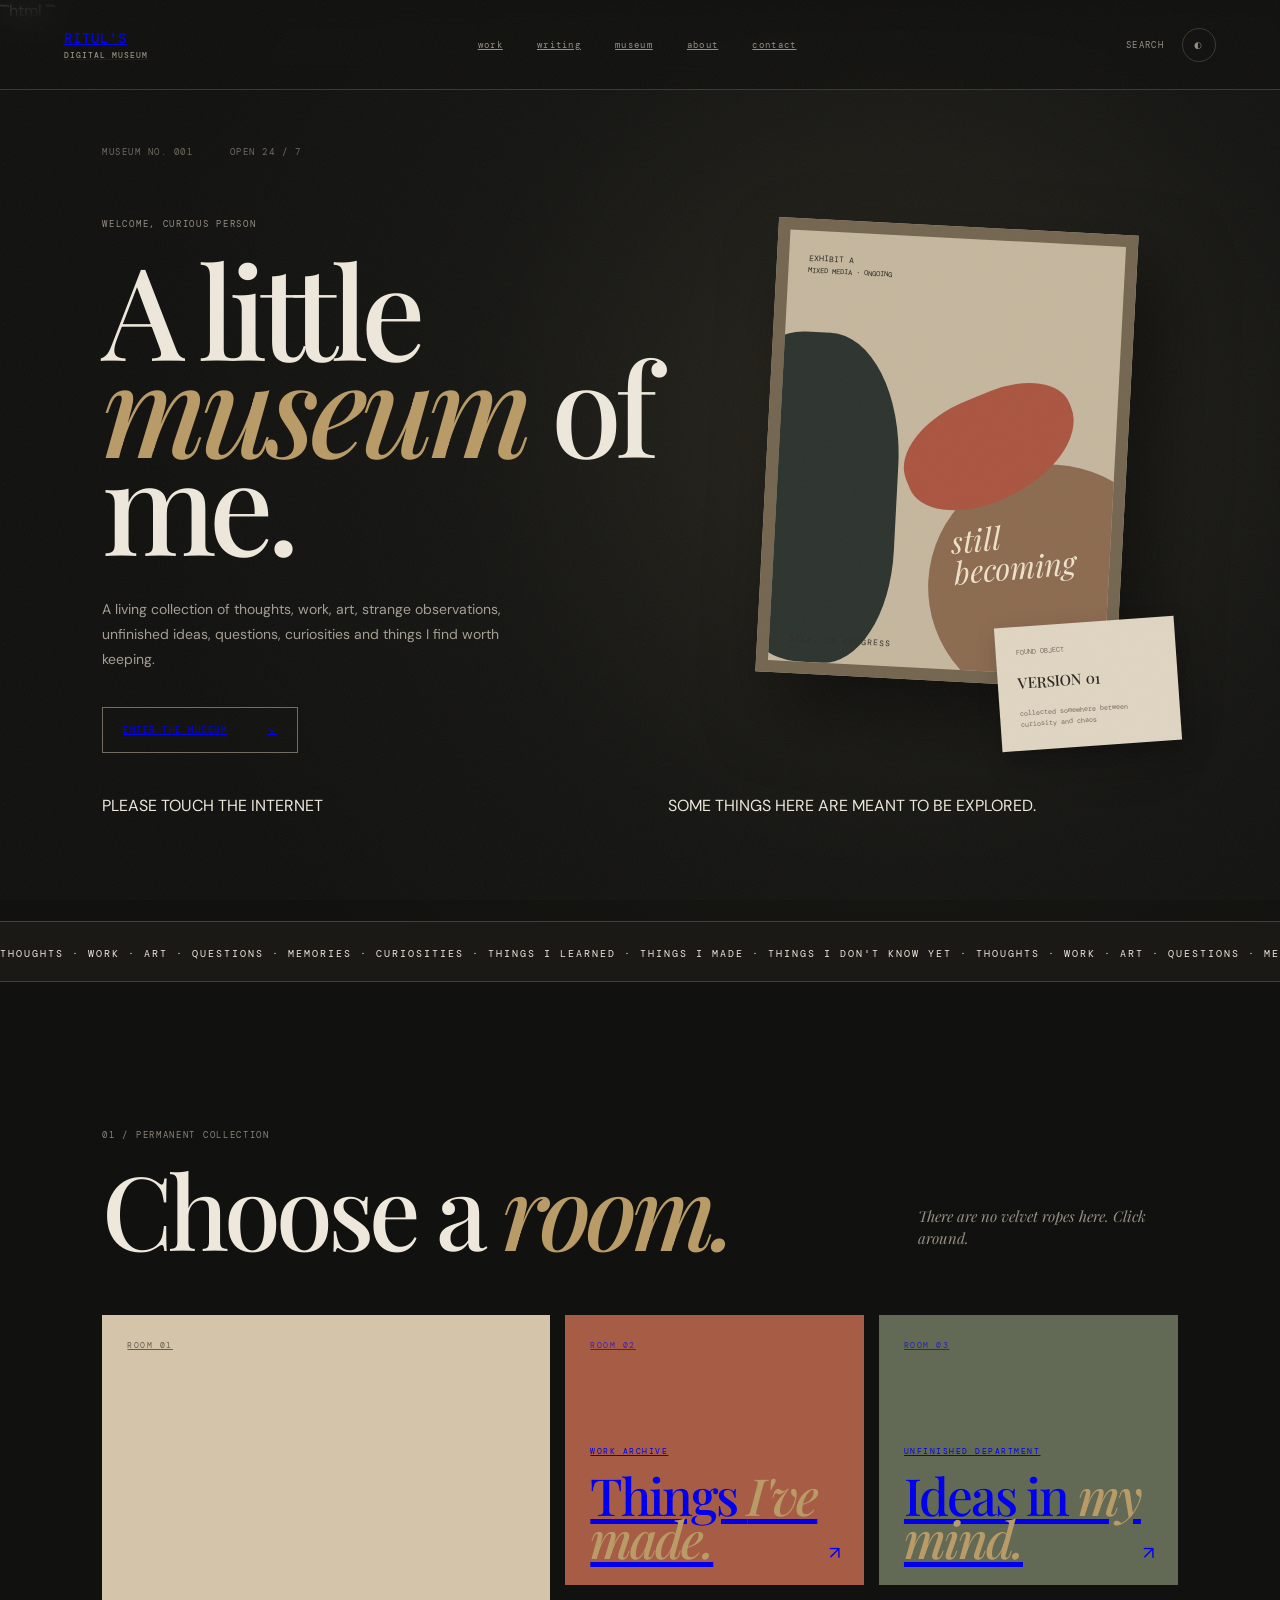
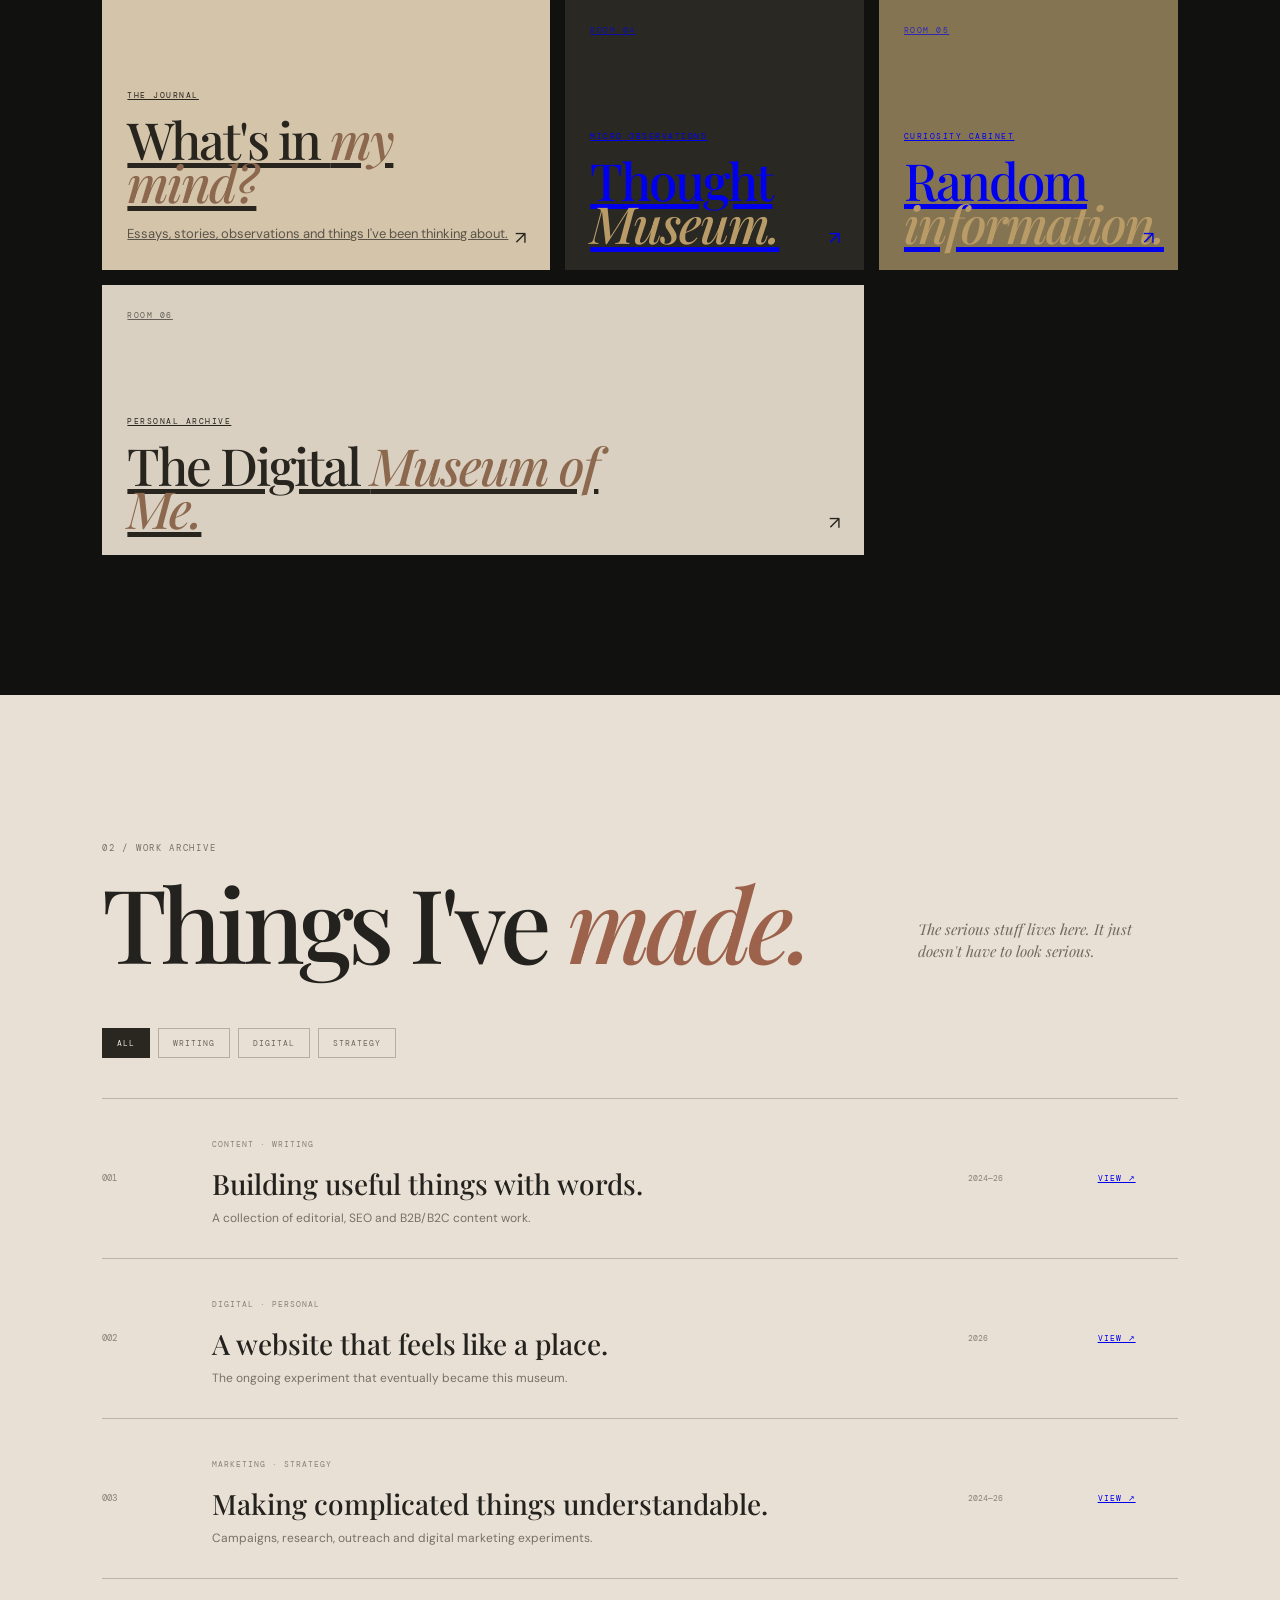
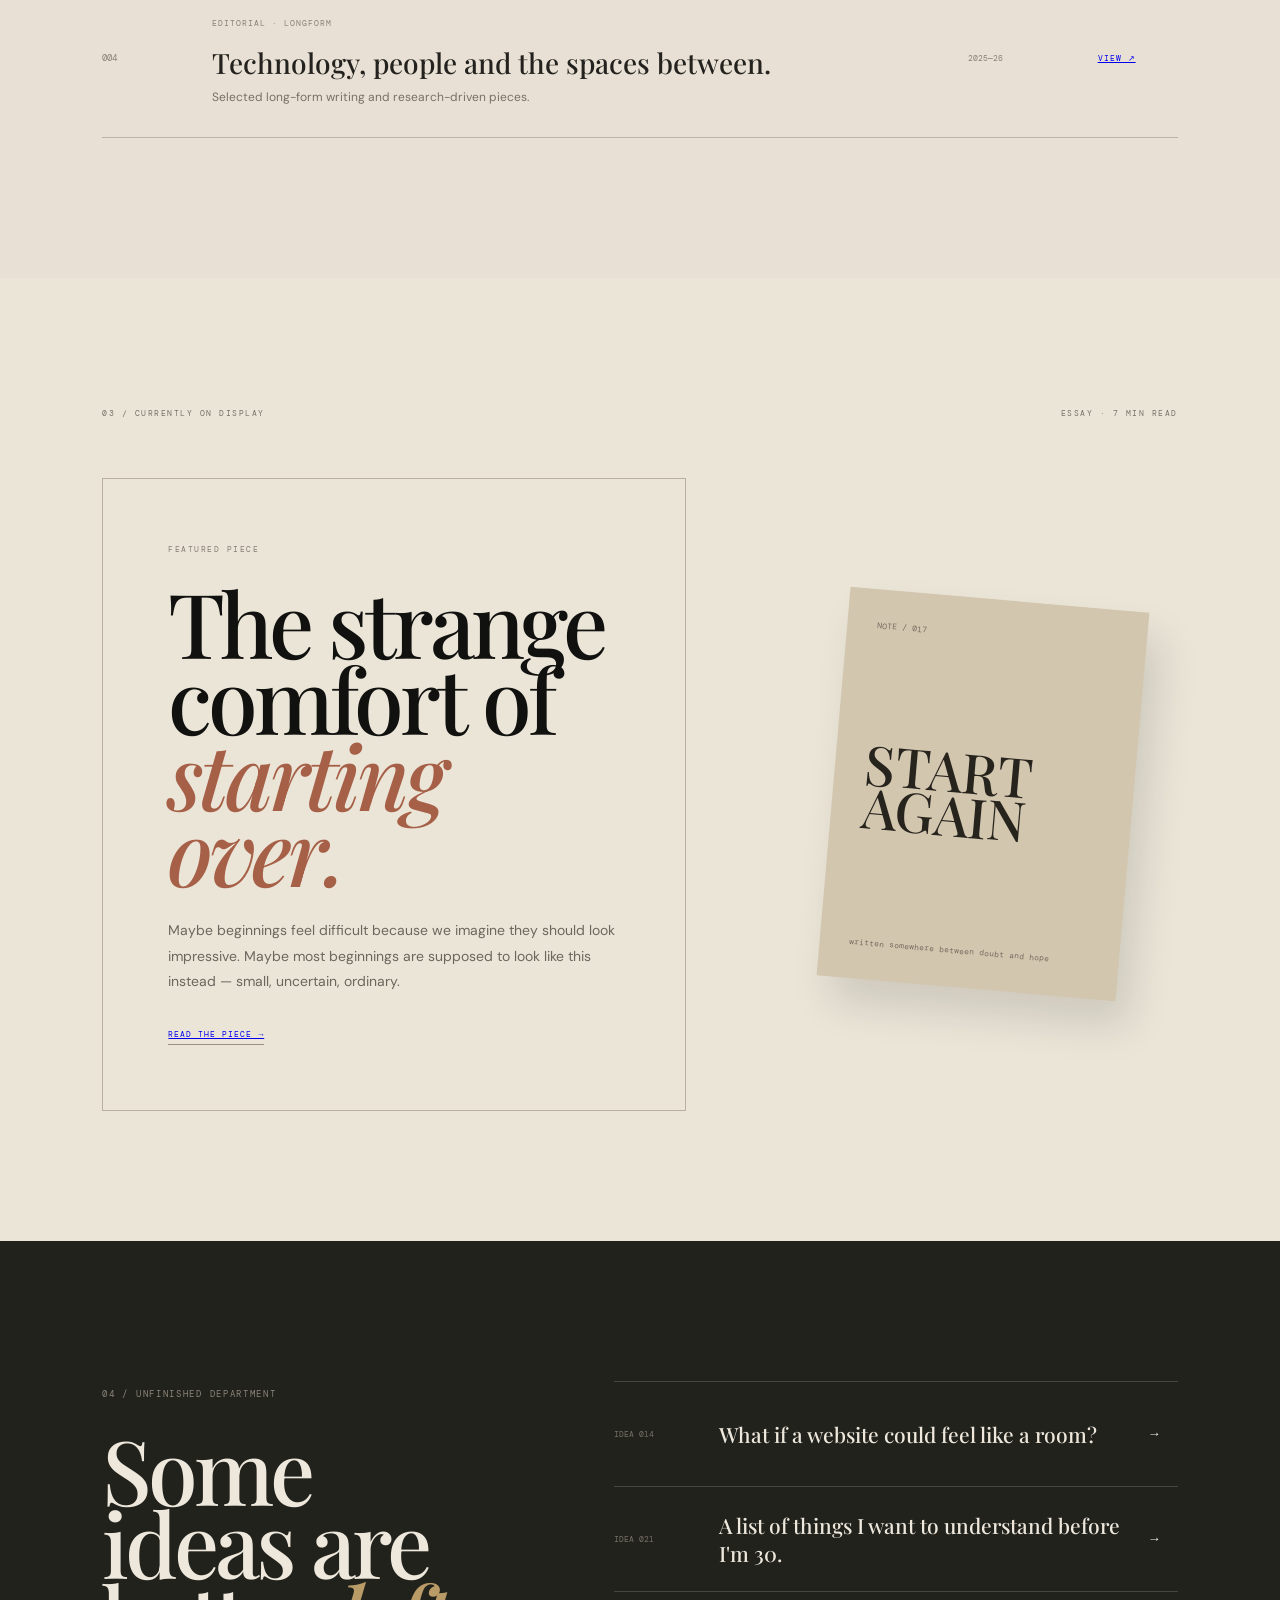
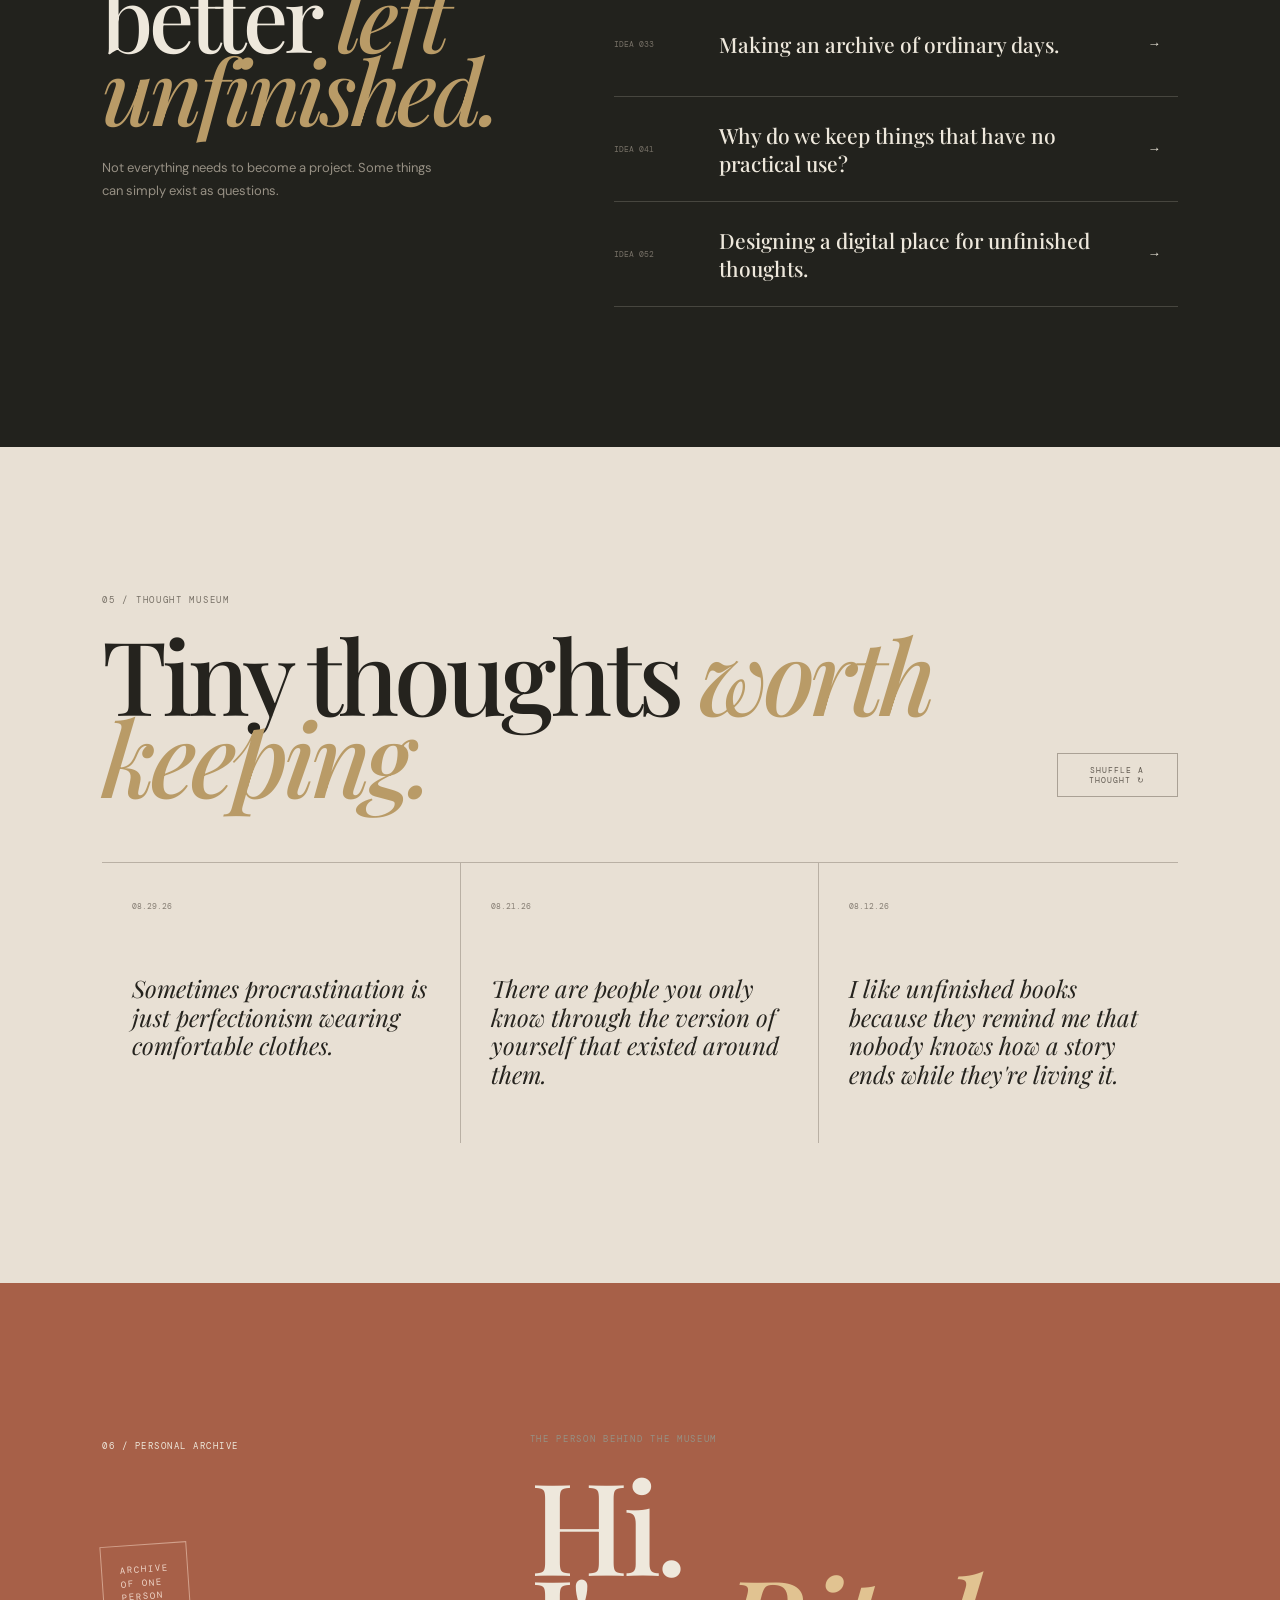
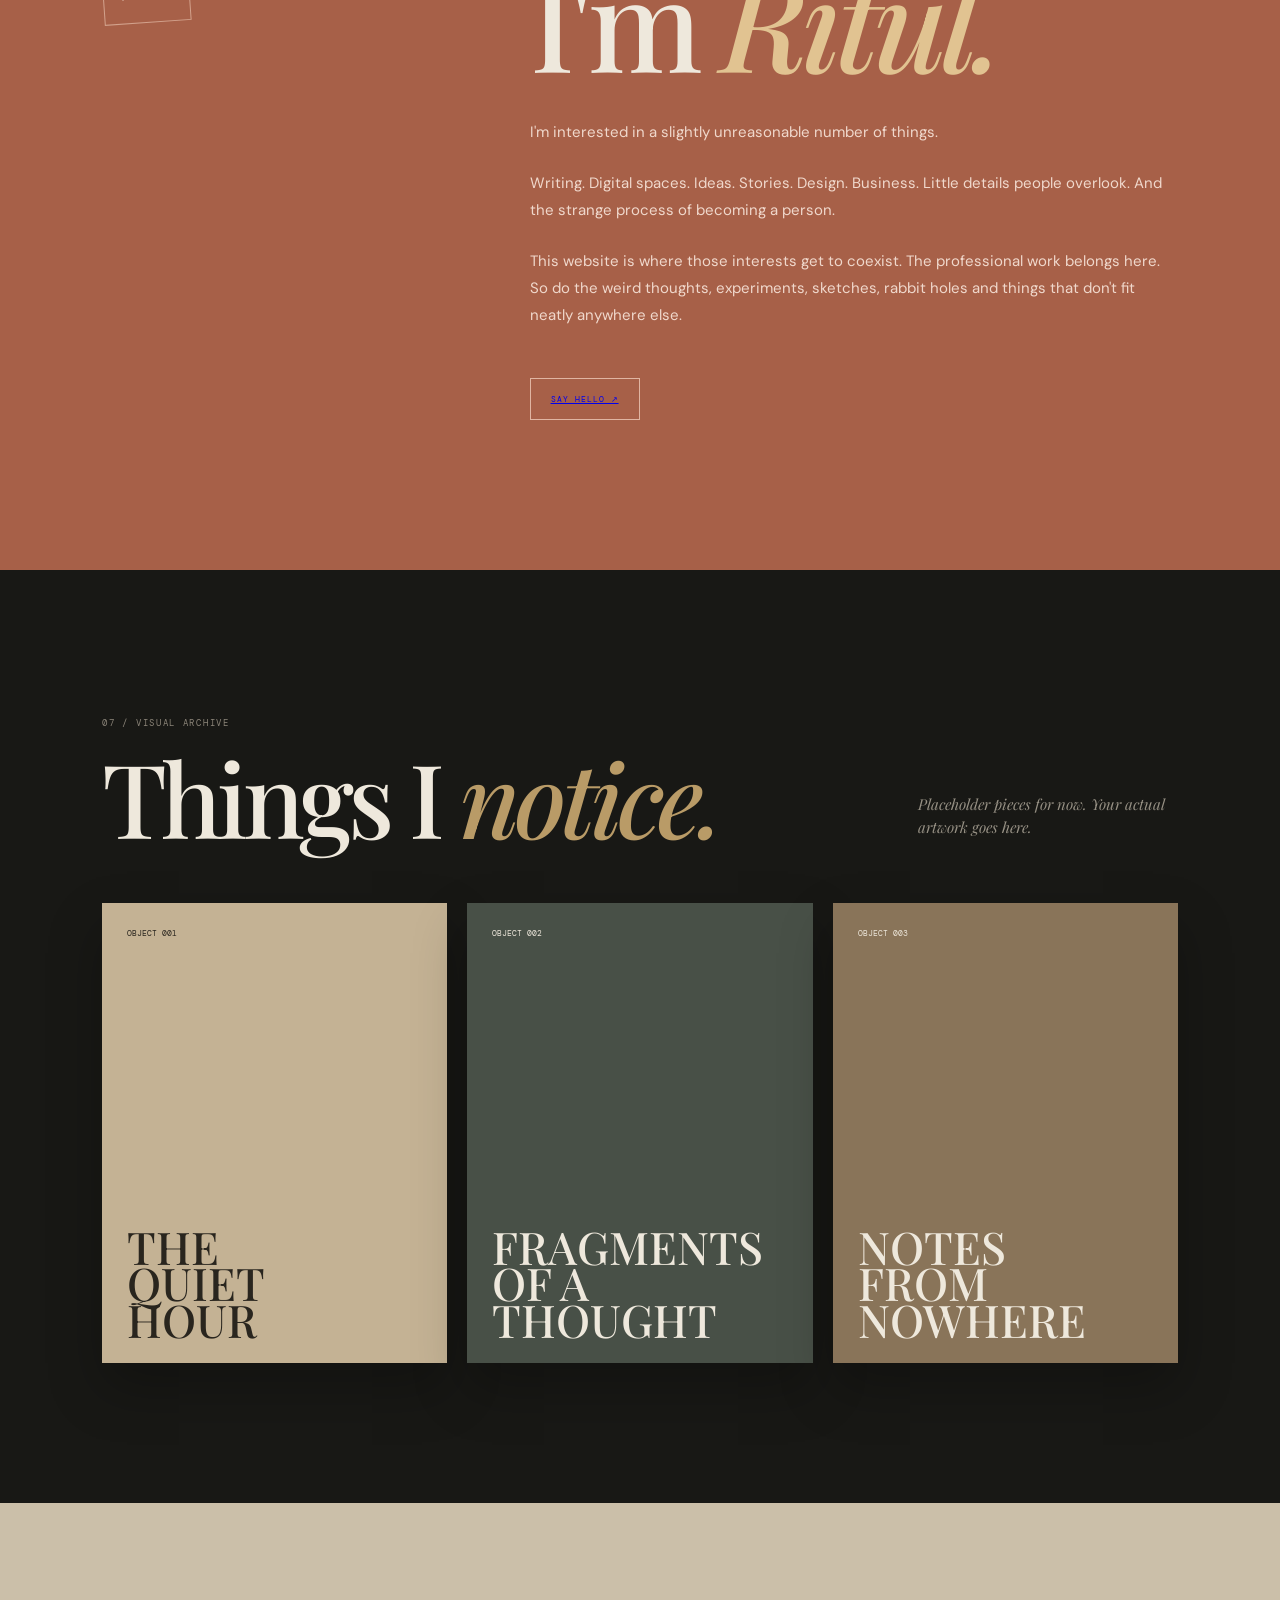
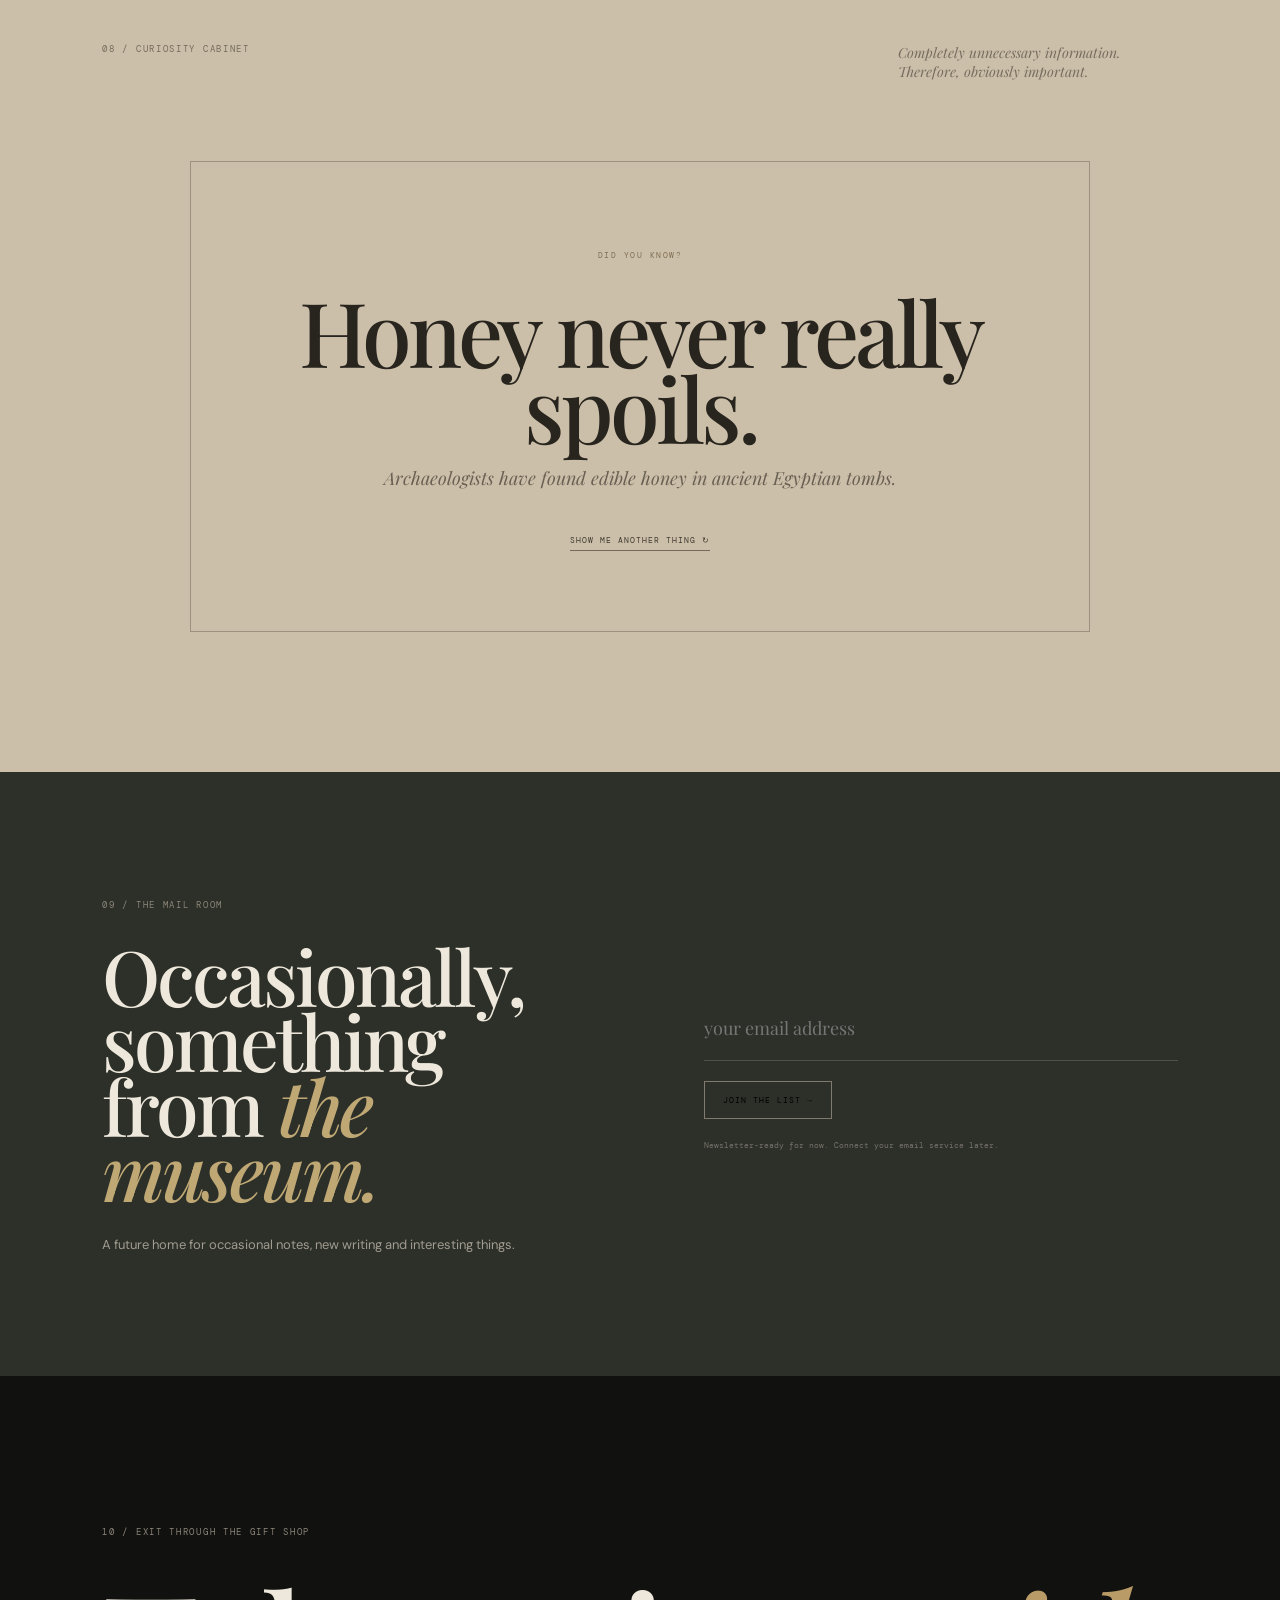
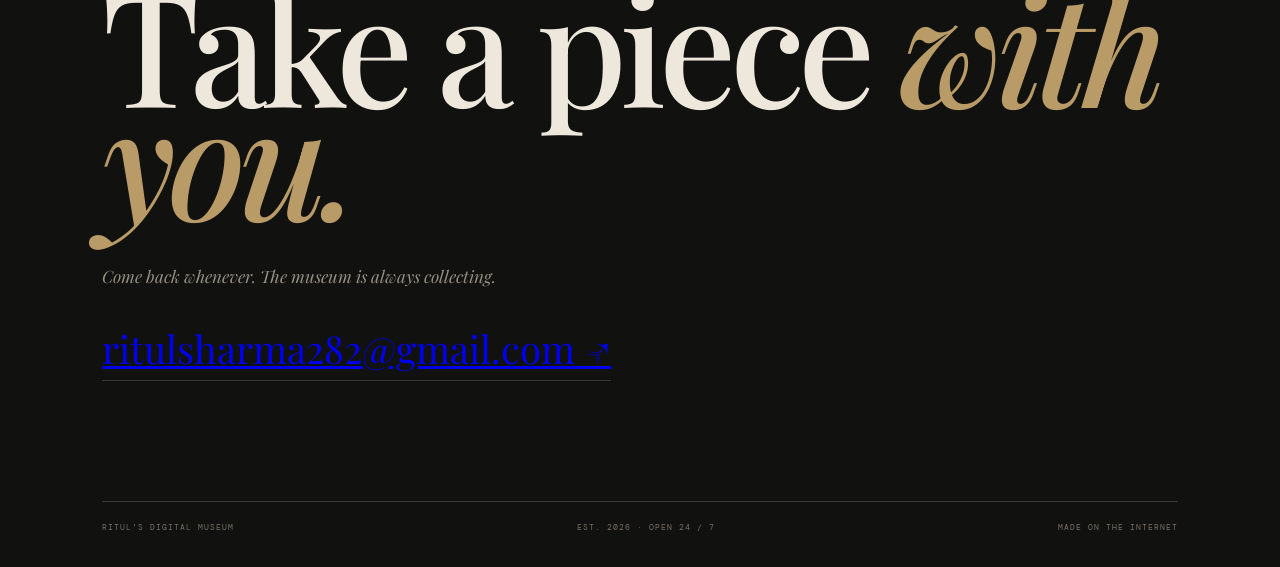
==== commit fb3e789d: "Update index.html" ====
--- a/index.html
+++ b/index.html
@@ -19,6 +19,114 @@
 </head>
 
 <body>
+
+    ```html
+<!-- =====================================================
+     STILL BECOMING JOURNAL
+===================================================== -->
+
+<div class="journal-overlay" id="journalOverlay">
+
+    <div class="journal-label">
+        PERSONAL ARCHIVE / STILL BECOMING
+    </div>
+
+    <button
+        class="journal-close"
+        id="journalClose">
+        CLOSE ×
+    </button>
+
+
+    <div class="journal">
+
+        <!-- LEFT PAGE -->
+
+        <div class="journal-page left-page">
+
+            <span class="page-number">
+                01 — 02
+            </span>
+
+            <div class="page-content">
+
+                <span class="page-small-title">
+                    A PAGE FROM THE ARCHIVE
+                </span>
+
+                <h2>
+                    Still<br>
+                    <i>becoming.</i>
+                </h2>
+
+                <p>
+                    I used to think becoming someone meant
+                    eventually arriving somewhere.
+                </p>
+
+                <p>
+                    Now I think it might just mean continuing
+                    to change your mind about who you are.
+                </p>
+
+                <div class="handwritten">
+                    maybe there is no finished version.
+                </div>
+
+            </div>
+
+        </div>
+
+
+        <!-- RIGHT PAGE -->
+
+        <div class="journal-page right-page">
+
+            <span class="page-number">
+                02 — 02
+            </span>
+
+            <div class="page-content">
+
+                <div class="journal-image-placeholder">
+                    IMAGE / MEMORY
+                </div>
+
+                <p class="image-caption">
+                    Something I haven't figured out yet.
+                </p>
+
+                <p>
+                    There are still so many versions of myself
+                    I haven't met.
+                </p>
+
+                <p>
+                    And perhaps that's the nicest part.
+                </p>
+
+            </div>
+
+
+            <button
+                class="page-turn"
+                id="nextPage">
+                TURN THE PAGE →
+            </button>
+
+        </div>
+
+    </div>
+
+
+    <div
+        class="journal-counter"
+        id="journalPageNumber">
+        01 — 02
+    </div>
+
+</div>
+```
 
 <div class="grain"></div>
 
@@ -1122,6 +1230,110 @@
 
 </section>
 
+    <!-- =====================================================
+     STILL BECOMING JOURNAL
+===================================================== -->
+
+<div class="journal-overlay" id="journalOverlay">
+
+    <button class="journal-close" id="journalClose">
+        CLOSE ×
+    </button>
+
+    <div class="journal-label">
+        EXHIBIT A · STILL BECOMING
+    </div>
+
+
+    <div class="journal">
+
+        <div class="journal-page left-page">
+
+            <div class="page-number">
+                01
+            </div>
+
+            <div class="page-content">
+
+                <span class="page-small-title">
+                    A COLLECTION OF BECOMING
+                </span>
+
+                <h2>
+                    still<br>
+                    becoming.
+                </h2>
+
+                <p>
+                    I think I am still becoming the person
+                    I am supposed to be.
+                </p>
+
+                <p>
+                    Maybe there is no finished version.
+                    Maybe that was never the point.
+                </p>
+
+                <div class="handwritten">
+                    notes from somewhere<br>
+                    between who I was<br>
+                    and who I'm becoming.
+                </div>
+
+            </div>
+
+        </div>
+
+
+        <div class="journal-page right-page">
+
+            <div class="page-number">
+                02
+            </div>
+
+            <div class="page-content">
+
+                <div class="journal-image-placeholder">
+                    <span>
+                        YOUR IMAGE
+                    </span>
+                </div>
+
+                <p class="image-caption">
+                    something I wanted to remember.
+                </p>
+
+                <p>
+                    There are little moments I don't want
+                    to lose.
+                </p>
+
+                <p>
+                    A thought written at 2 AM.
+                    A place I passed once.
+                    A photograph I almost deleted.
+                </p>
+
+            </div>
+
+            <button
+                class="page-turn next-page"
+                id="nextPage">
+                TURN PAGE →
+            </button>
+
+        </div>
+
+    </div>
+
+
+    <div class="journal-counter">
+        <span id="journalPageNumber">
+            01 — 02
+        </span>
+    </div>
+
+</div>
 
 </main>
 
--- a/style.css
+++ b/style.css
@@ -2417,400 +2417,482 @@
 
 }
 
+```css
 /* =========================================================
-   STILL BECOMING — INTERACTIVE JOURNAL
-   ========================================================= */
-
-
-/* Make artwork feel clickable */
+   STILL BECOMING JOURNAL
+========================================================= */
+
+
+/* ---------------------------------------------------------
+   ARTWORK INTERACTION
+--------------------------------------------------------- */
 
 .art-frame {
     cursor: pointer;
 }
 
-.art-frame::after {
-    content: "";
+.frame-open-note {
+
     position: absolute;
-    inset: 0;
-    border: 1px solid rgba(255,255,255,.08);
-    pointer-events: none;
-}
-
-.frame-open-note {
-    position: absolute;
+
+    left: 18px;
     bottom: 16px;
-    left: 18px;
-
-    font-family: monospace;
-    font-size: 8px;
+
+    z-index: 20;
+
+    font: 8px var(--mono);
+
     letter-spacing: 1.5px;
 
+    color: #eee1c9;
+
     opacity: 0;
+
     transform: translateY(5px);
 
     transition:
         opacity .3s ease,
         transform .3s ease;
-
-    z-index: 20;
-}
+}
+
 
 .art-frame:hover .frame-open-note {
+
     opacity: .8;
+
     transform: translateY(0);
-}
-
-
-/* =========================================================
+
+}
+
+
+/* ---------------------------------------------------------
    JOURNAL OVERLAY
-   ========================================================= */
+--------------------------------------------------------- */
 
 .journal-overlay {
 
     position: fixed;
+
     inset: 0;
 
-    z-index: 9999;
+    z-index: 500;
+
+    display: flex;
+
+    align-items: center;
+
+    justify-content: center;
 
     background:
-        radial-gradient(
-            circle at center,
-            rgba(50,47,39,.94),
-            rgba(10,10,9,.98)
-        );
-
-    display: flex;
-    align-items: center;
-    justify-content: center;
+        rgba(12, 12, 10, .96);
 
     opacity: 0;
+
     visibility: hidden;
+
+    pointer-events: none;
 
     transition:
         opacity .5s ease,
         visibility .5s ease;
-}
+
+}
+
 
 .journal-overlay.open {
+
     opacity: 1;
+
     visibility: visible;
-}
-
-
-/* =========================================================
-   CLOSE BUTTON
-   ========================================================= */
+
+    pointer-events: auto;
+
+}
+
+
+/* ---------------------------------------------------------
+   TOP LABEL
+--------------------------------------------------------- */
+
+.journal-label {
+
+    position: absolute;
+
+    top: 32px;
+
+    left: 5vw;
+
+    color: var(--muted);
+
+    font: 9px var(--mono);
+
+    letter-spacing: 1.5px;
+
+}
+
+
+/* ---------------------------------------------------------
+   CLOSE
+--------------------------------------------------------- */
 
 .journal-close {
 
     position: absolute;
 
     top: 30px;
-    right: 40px;
+
+    right: 5vw;
+
+    z-index: 30;
+
+    border: 0;
 
     background: none;
-    border: none;
-
-    color: #d7ccb5;
-
-    font-family: monospace;
-    font-size: 10px;
+
+    color: var(--muted);
+
+    font: 9px var(--mono);
+
+    letter-spacing: 1.5px;
+
+    cursor: pointer;
+
+    transition: color .3s ease;
+
+}
+
+
+.journal-close:hover {
+
+    color: var(--text);
+
+}
+
+
+/* ---------------------------------------------------------
+   BOOK
+--------------------------------------------------------- */
+
+.journal {
+
+    width: min(1000px, 86vw);
+
+    height: min(650px, 76vh);
+
+    position: relative;
+
+    display: flex;
+
+    perspective: 1800px;
+
+    transform:
+        translateY(35px)
+        scale(.94);
+
+    opacity: 0;
+
+    transition:
+        transform .7s cubic-bezier(.22,.61,.36,1),
+        opacity .7s ease;
+
+    box-shadow:
+        0 45px 100px rgba(0,0,0,.6);
+
+}
+
+
+.journal-overlay.open .journal {
+
+    transform:
+        translateY(0)
+        scale(1);
+
+    opacity: 1;
+
+}
+
+
+/* ---------------------------------------------------------
+   PAGES
+--------------------------------------------------------- */
+
+.journal-page {
+
+    width: 50%;
+
+    height: 100%;
+
+    position: relative;
+
+    overflow: hidden;
+
+    padding: 60px;
+
+    background:
+        linear-gradient(
+            90deg,
+            #d5cab5 0%,
+            #eee5d3 50%,
+            #ddd1bb 100%
+        );
+
+    color: #302d27;
+
+    box-sizing: border-box;
+
+}
+
+
+/* LEFT PAGE */
+
+.left-page {
+
+    border-radius:
+        6px 0 0 6px;
+
+    box-shadow:
+        inset -18px 0 25px rgba(0,0,0,.09);
+
+}
+
+
+/* RIGHT PAGE */
+
+.right-page {
+
+    border-radius:
+        0 6px 6px 0;
+
+    box-shadow:
+        inset 18px 0 25px rgba(0,0,0,.07);
+
+    transform-origin: left center;
+
+    transform-style: preserve-3d;
+
+    transition:
+        transform .95s
+        cubic-bezier(.65,0,.35,1);
+
+}
+
+
+/* ---------------------------------------------------------
+   PAPER TEXTURE
+--------------------------------------------------------- */
+
+.journal-page::after {
+
+    content: "";
+
+    position: absolute;
+
+    inset: 0;
+
+    pointer-events: none;
+
+    opacity: .12;
+
+    background-image:
+        repeating-linear-gradient(
+            0deg,
+            transparent,
+            transparent 3px,
+            rgba(70,60,45,.08) 4px
+        );
+
+}
+
+
+/* ---------------------------------------------------------
+   PAGE NUMBER
+--------------------------------------------------------- */
+
+.page-number {
+
+    position: absolute;
+
+    top: 28px;
+
+    right: 32px;
+
+    z-index: 5;
+
+    font: 8px var(--mono);
 
     letter-spacing: 2px;
 
+    opacity: .45;
+
+}
+
+
+/* ---------------------------------------------------------
+   PAGE CONTENT
+--------------------------------------------------------- */
+
+.page-content {
+
+    height: 100%;
+
+    position: relative;
+
+    z-index: 2;
+
+    display: flex;
+
+    flex-direction: column;
+
+    justify-content: center;
+
+}
+
+
+.page-small-title {
+
+    margin-bottom: 28px;
+
+    font: 8px var(--mono);
+
+    letter-spacing: 2px;
+
+    opacity: .55;
+
+}
+
+
+.page-content h2 {
+
+    margin: 0 0 28px;
+
+    font:
+        500 clamp(42px, 5vw, 72px)
+        /.86 var(--serif);
+
+    letter-spacing: -3px;
+
+}
+
+
+.page-content p {
+
+    max-width: 330px;
+
+    margin: 0 0 18px;
+
+    font:
+        14px/1.8 var(--serif);
+
+    opacity: .78;
+
+}
+
+
+/* ---------------------------------------------------------
+   HANDWRITTEN NOTE
+--------------------------------------------------------- */
+
+.handwritten {
+
+    margin-top: 25px;
+
+    font:
+        18px/1.5
+        "Brush Script MT",
+        "Segoe Script",
+        cursive;
+
+    opacity: .65;
+
+    transform: rotate(-2deg);
+
+}
+
+
+/* ---------------------------------------------------------
+   IMAGE
+--------------------------------------------------------- */
+
+.journal-image-placeholder {
+
+    width: 100%;
+
+    height: 240px;
+
+    margin-bottom: 14px;
+
+    display: flex;
+
+    align-items: center;
+
+    justify-content: center;
+
+    background:
+        linear-gradient(
+            135deg,
+            #a69b86,
+            #c9bda6
+        );
+
+    border:
+        1px solid rgba(40,35,25,.15);
+
+    font: 8px var(--mono);
+
+    letter-spacing: 2px;
+
+    color:
+        rgba(40,35,25,.55);
+
+}
+
+
+.image-caption {
+
+    font:
+        8px/1.5 var(--mono) !important;
+
+    letter-spacing: 1px;
+
+    opacity: .5 !important;
+
+}
+
+
+/* ---------------------------------------------------------
+   PAGE TURN BUTTON
+--------------------------------------------------------- */
+
+.page-turn {
+
+    position: absolute;
+
+    right: 28px;
+
+    bottom: 25px;
+
+    z-index: 10;
+
+    border: 0;
+
+    background: none;
+
+    color: #302d27;
+
+    font: 8px var(--mono);
+
+    letter-spacing: 1.5px;
+
     cursor: pointer;
 
-    opacity: .7;
+    opacity: .55;
 
     transition:
         opacity .3s ease,
         transform .3s ease;
-}
-
-.journal-close:hover {
-    opacity: 1;
-    transform: translateX(4px);
-}
-
-
-/* =========================================================
-   LABEL
-   ========================================================= */
-
-.journal-label {
-
-    position: absolute;
-
-    top: 34px;
-    left: 40px;
-
-    font-family: monospace;
-    font-size: 9px;
-
-    letter-spacing: 2px;
-
-    color: #b7aa92;
-
-    opacity: .7;
-}
-
-
-/* =========================================================
-   THE BOOK
-   ========================================================= */
-
-.journal {
-
-    width: min(900px, 82vw);
-    height: min(590px, 72vh);
-
-    display: flex;
-
-    position: relative;
-
-    perspective: 1800px;
-
-    filter:
-        drop-shadow(0 35px 45px rgba(0,0,0,.55));
-
-    transform:
-        translateY(30px)
-        scale(.94);
-
-    transition:
-        transform .7s cubic-bezier(.2,.8,.2,1);
-}
-
-.journal-overlay.open .journal {
-    transform:
-        translateY(0)
-        scale(1);
-}
-
-
-/* =========================================================
-   INDIVIDUAL PAGES
-   ========================================================= */
-
-.journal-page {
-
-    width: 50%;
-    height: 100%;
-
-    position: relative;
-
-    overflow: hidden;
-
-    box-sizing: border-box;
-
-    padding: 55px;
-
-    background:
-        linear-gradient(
-            90deg,
-            #ded3bc 0%,
-            #eee5d2 48%,
-            #e1d5bd 100%
-        );
-
-    color: #302d27;
-
-    box-shadow:
-        inset 0 0 40px rgba(60,45,25,.08);
-}
-
-
-/* left page */
-
-.left-page {
-
-    border-radius:
-        5px 0 0 5px;
-
-    border-right:
-        1px solid rgba(70,55,35,.18);
-}
-
-
-/* right page */
-
-.right-page {
-
-    border-radius:
-        0 5px 5px 0;
-
-    border-left:
-        1px solid rgba(70,55,35,.08);
-}
-
-
-/* =========================================================
-   PAGE DETAILS
-   ========================================================= */
-
-.page-number {
-
-    position: absolute;
-
-    top: 24px;
-    right: 30px;
-
-    font-family: monospace;
-
-    font-size: 8px;
-
-    letter-spacing: 2px;
-
-    opacity: .45;
-}
-
-.page-content {
-
-    height: 100%;
-
-    display: flex;
-    flex-direction: column;
-
-    justify-content: center;
-}
-
-.page-small-title {
-
-    font-family: monospace;
-
-    font-size: 8px;
-
-    letter-spacing: 2px;
-
-    margin-bottom: 25px;
-
-    opacity: .6;
-}
-
-.page-content h2 {
-
-    margin: 0 0 28px;
-
-    font-family: Georgia, serif;
-
-    font-size: clamp(42px, 5vw, 68px);
-
-    font-weight: normal;
-
-    line-height: .85;
-
-    letter-spacing: -3px;
-}
-
-.page-content p {
-
-    max-width: 310px;
-
-    font-family: Georgia, serif;
-
-    font-size: 14px;
-
-    line-height: 1.8;
-
-    opacity: .78;
-
-    margin: 0 0 18px;
-}
-
-.handwritten {
-
-    margin-top: 25px;
-
-    font-family: "Brush Script MT",
-                 "Segoe Script",
-                 cursive;
-
-    font-size: 18px;
-
-    line-height: 1.5;
-
-    transform: rotate(-2deg);
-
-    opacity: .65;
-}
-
-
-/* =========================================================
-   IMAGE AREA
-   ========================================================= */
-
-.journal-image-placeholder {
-
-    width: 100%;
-    height: 230px;
-
-    margin-bottom: 10px;
-
-    display: flex;
-    align-items: center;
-    justify-content: center;
-
-    background:
-        linear-gradient(
-            135deg,
-            #aaa08c,
-            #c9bda5
-        );
-
-    border:
-        1px solid rgba(50,40,30,.15);
-
-    font-family: monospace;
-
-    font-size: 8px;
-
-    letter-spacing: 2px;
-
-    color: rgba(40,35,28,.55);
-}
-
-.image-caption {
-
-    font-family: monospace !important;
-
-    font-size: 8px !important;
-
-    letter-spacing: 1px;
-
-    opacity: .5 !important;
-}
-
-
-/* =========================================================
-   PAGE TURN BUTTON
-   ========================================================= */
-
-.page-turn {
-
-    position: absolute;
-
-    bottom: 25px;
-    right: 30px;
-
-    border: none;
-    background: none;
-
-    font-family: monospace;
-
-    font-size: 8px;
-
-    letter-spacing: 1.5px;
-
-    color: #302d27;
-
-    cursor: pointer;
-
-    opacity: .55;
-
-    transition:
-        opacity .3s ease,
-        transform .3s ease;
-}
+
+}
+
 
 .page-turn:hover {
 
@@ -2818,42 +2900,25 @@
 
     transform:
         translateX(5px);
-}
-
-
-/* =========================================================
+
+}
+
+
+/* ---------------------------------------------------------
    PAGE FLIP
-   ========================================================= */
+--------------------------------------------------------- */
 
 .right-page.flipping {
 
-    transform-origin: left center;
-
-    animation:
-        pageFlip .8s
-        cubic-bezier(.65,0,.35,1)
-        forwards;
-
-    z-index: 10;
-}
-
-@keyframes pageFlip {
-
-    0% {
-        transform:
-            rotateY(0deg);
-    }
-
-    100% {
-        transform:
-            rotateY(-180deg);
-    }
-}
-
-
-/* =========================================================
-   PAGE COUNTER
-   ========================================================= */
+    transform:
+        rotateY(-180deg);
+
+}
+
+
+/* ---------------------------------------------------------
+   COUNTER
+--------------------------------------------------------- */
 
 .journal-counter {
 
@@ -2866,59 +2931,137 @@
     transform:
         translateX(-50%);
 
-    font-family: monospace;
-
-    font-size: 8px;
+    color: var(--muted);
+
+    font: 8px var(--mono);
 
     letter-spacing: 2px;
 
-    color: #a99d87;
-
-    opacity: .6;
 }
 
 
 /* =========================================================
-   MOBILE
-   ========================================================= */
+   JOURNAL MOBILE
+========================================================= */
 
 @media (max-width: 700px) {
 
     .journal {
 
-        width: 88vw;
+        width: 92vw;
+
         height: 72vh;
-    }
+
+    }
+
 
     .journal-page {
 
-        padding: 30px;
-    }
+        padding: 32px;
+
+    }
+
 
     .page-content h2 {
 
-        font-size: 42px;
-    }
+        font-size: 40px;
+
+    }
+
 
     .page-content p {
 
         font-size: 12px;
-    }
+
+    }
+
 
     .journal-image-placeholder {
 
-        height: 180px;
-    }
+        height: 175px;
+
+    }
+
+
+    .journal-label {
+
+        left: 20px;
+
+        top: 25px;
+
+    }
+
 
     .journal-close {
 
-        top: 20px;
         right: 20px;
-    }
-
-    .journal-label {
-
-        top: 23px;
-        left: 20px;
-    }
-}
+
+        top: 25px;
+
+    }
+
+
+    .journal-counter {
+
+        bottom: 18px;
+
+    }
+
+}
+
+
+/* =========================================================
+   VERY SMALL SCREENS
+========================================================= */
+
+@media (max-width: 480px) {
+
+    .journal {
+
+        width: 94vw;
+
+        height: 75vh;
+
+    }
+
+
+    .journal-page {
+
+        padding: 25px;
+
+    }
+
+
+    .page-content h2 {
+
+        font-size: 34px;
+
+        letter-spacing: -2px;
+
+    }
+
+
+    .page-content p {
+
+        font-size: 11px;
+
+        line-height: 1.65;
+
+    }
+
+
+    .journal-image-placeholder {
+
+        height: 145px;
+
+    }
+
+
+    .handwritten {
+
+        font-size: 15px;
+
+    }
+
+}
+```
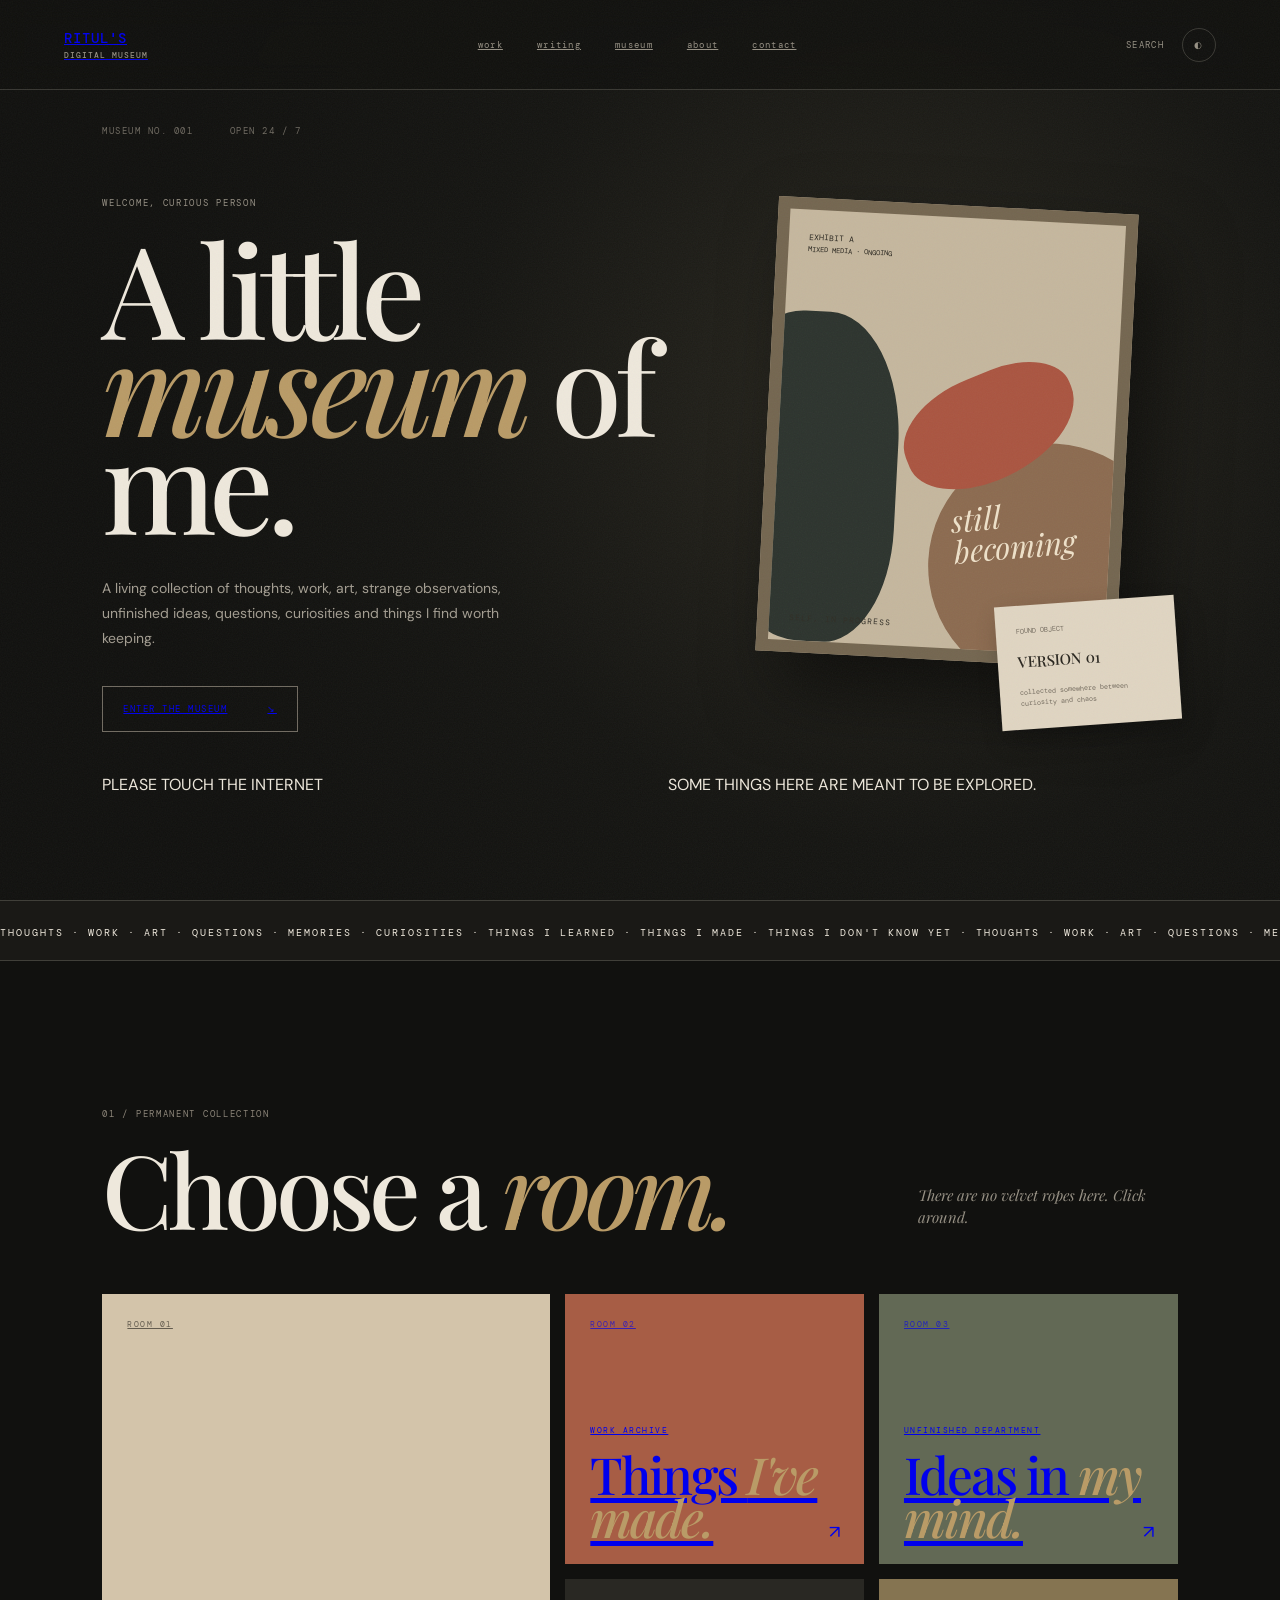
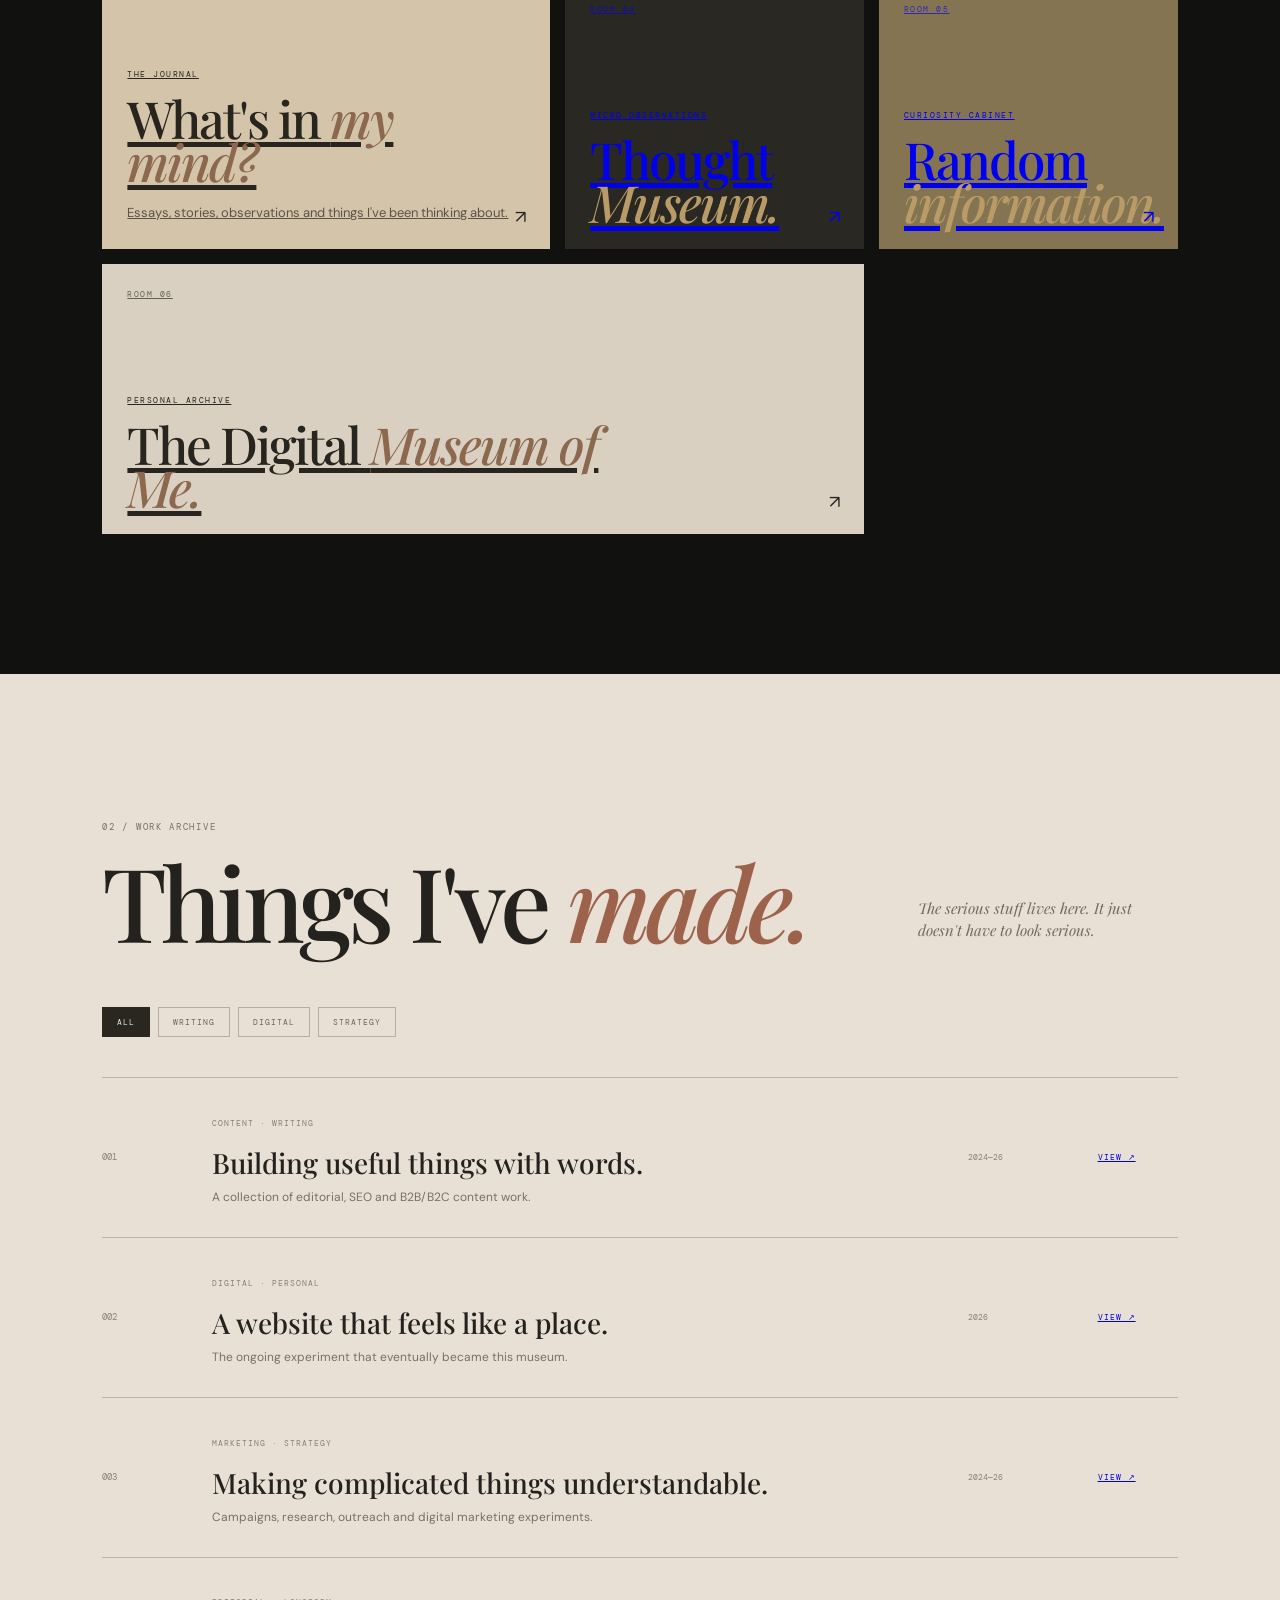
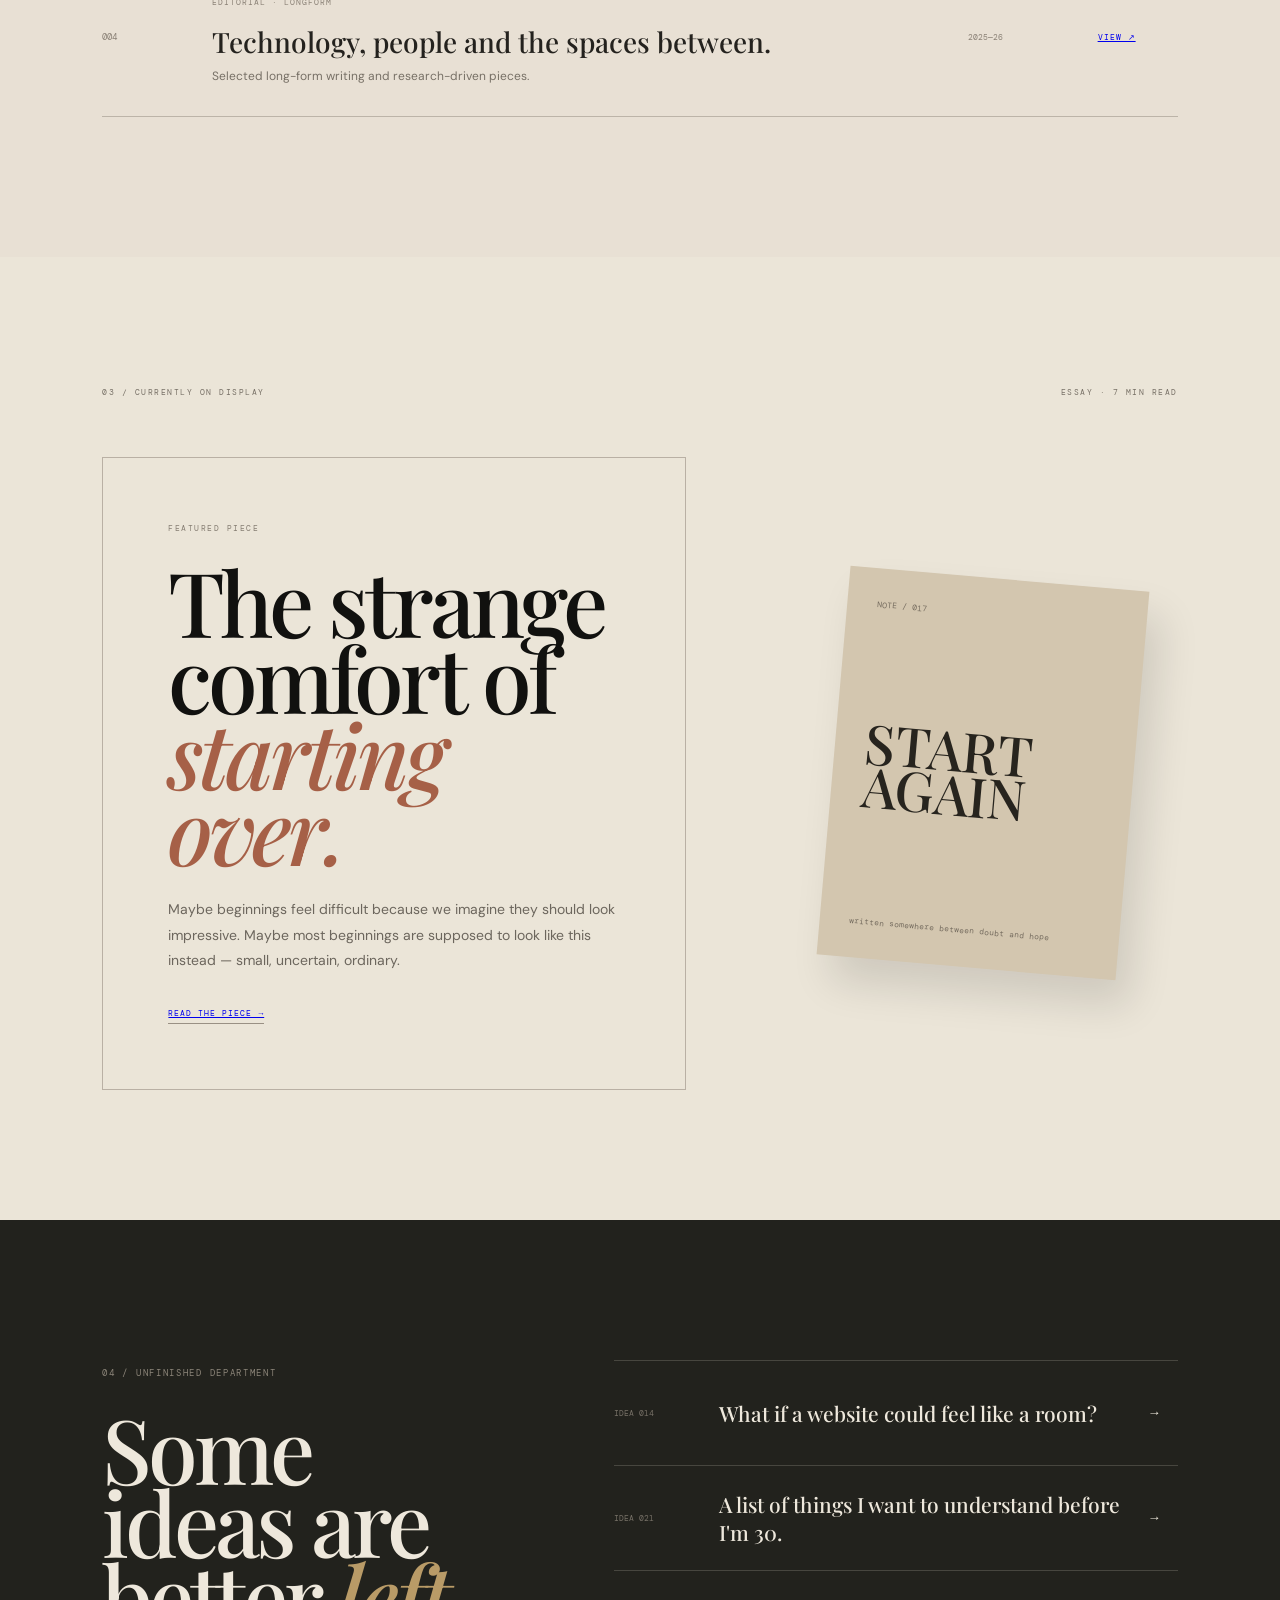
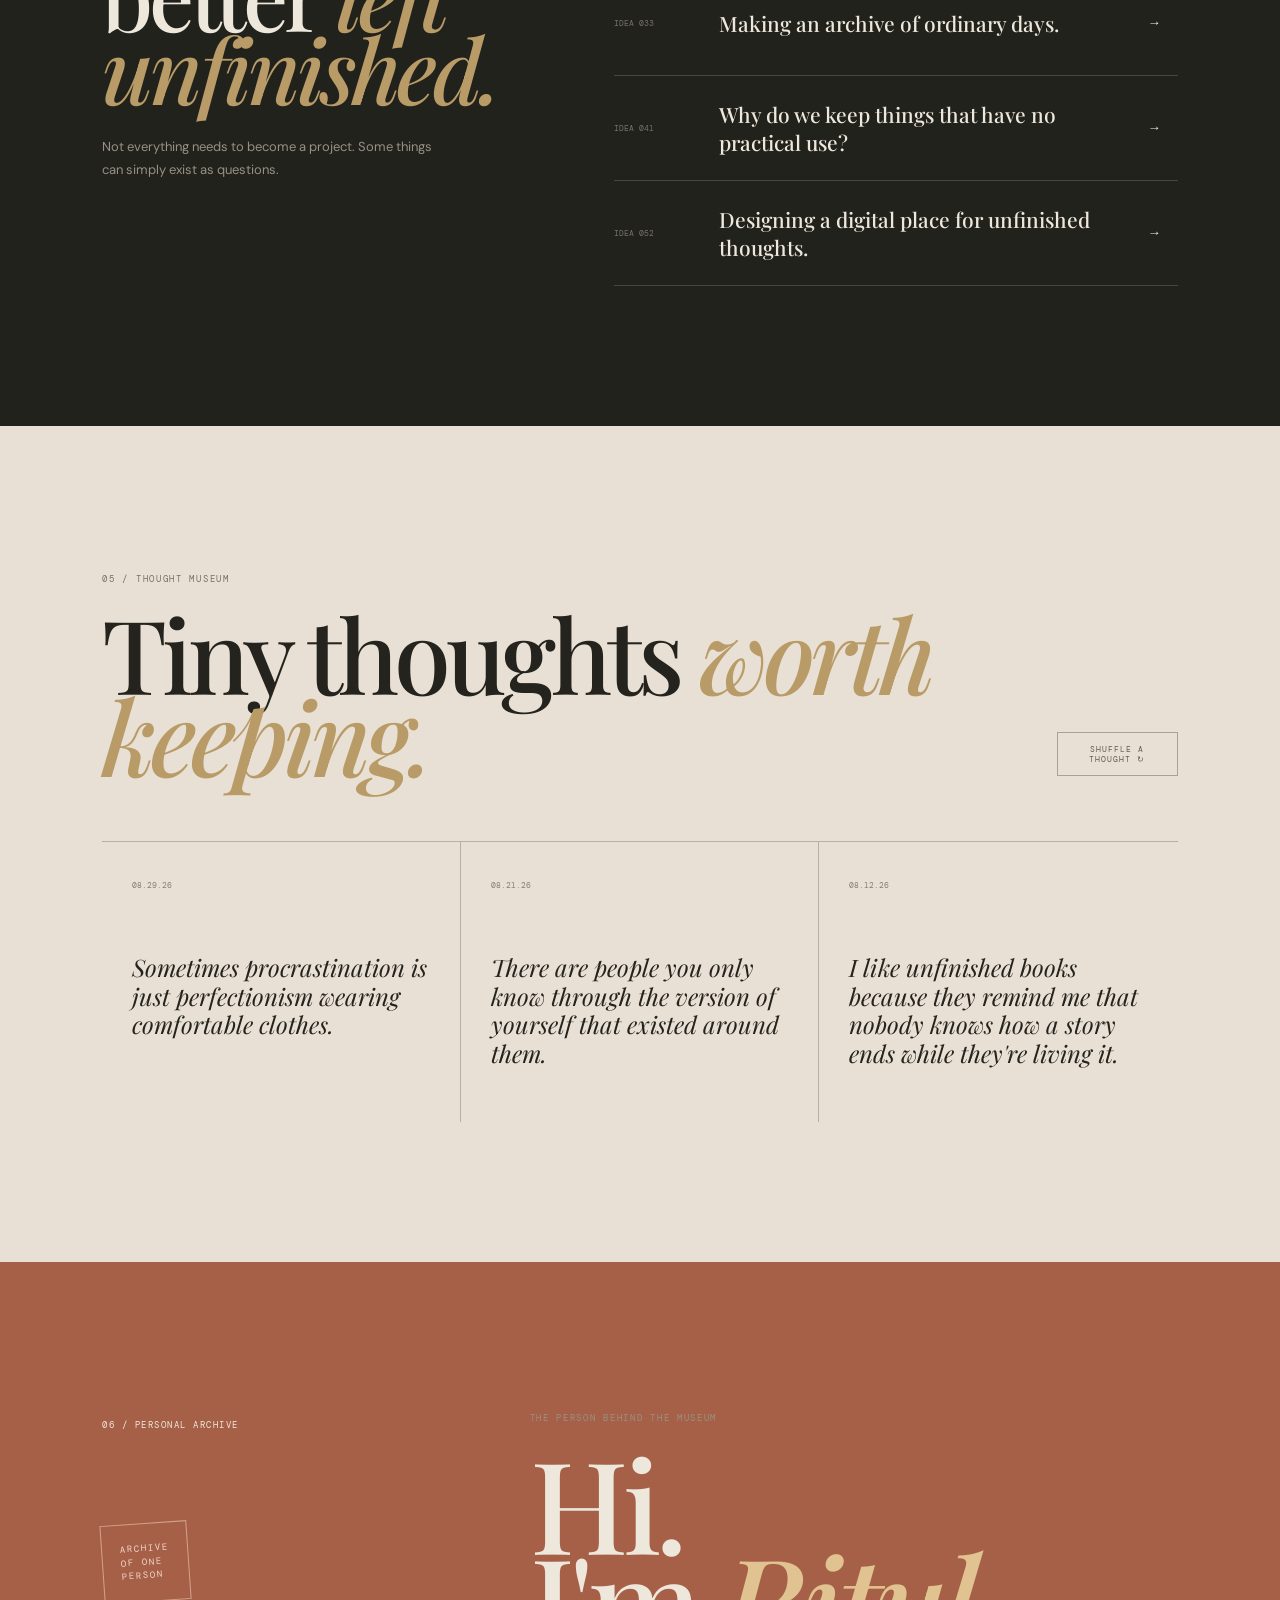
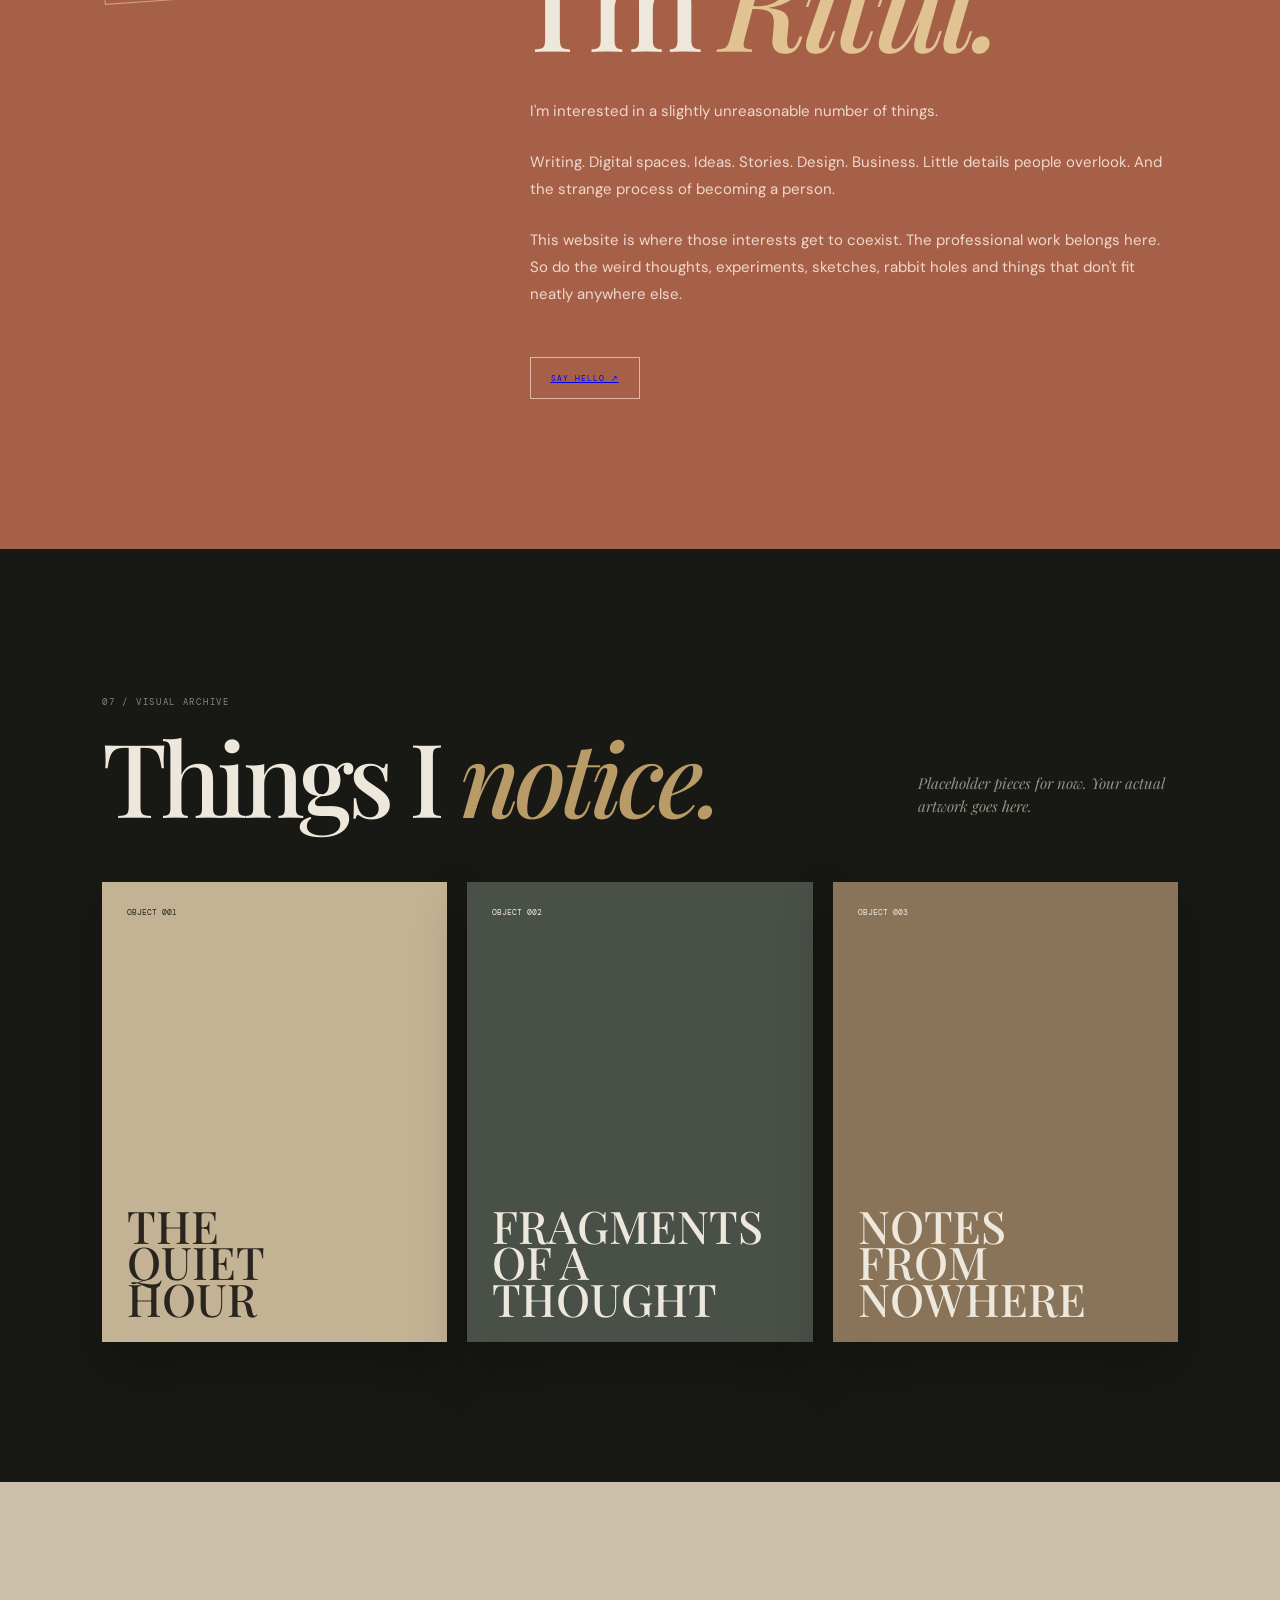
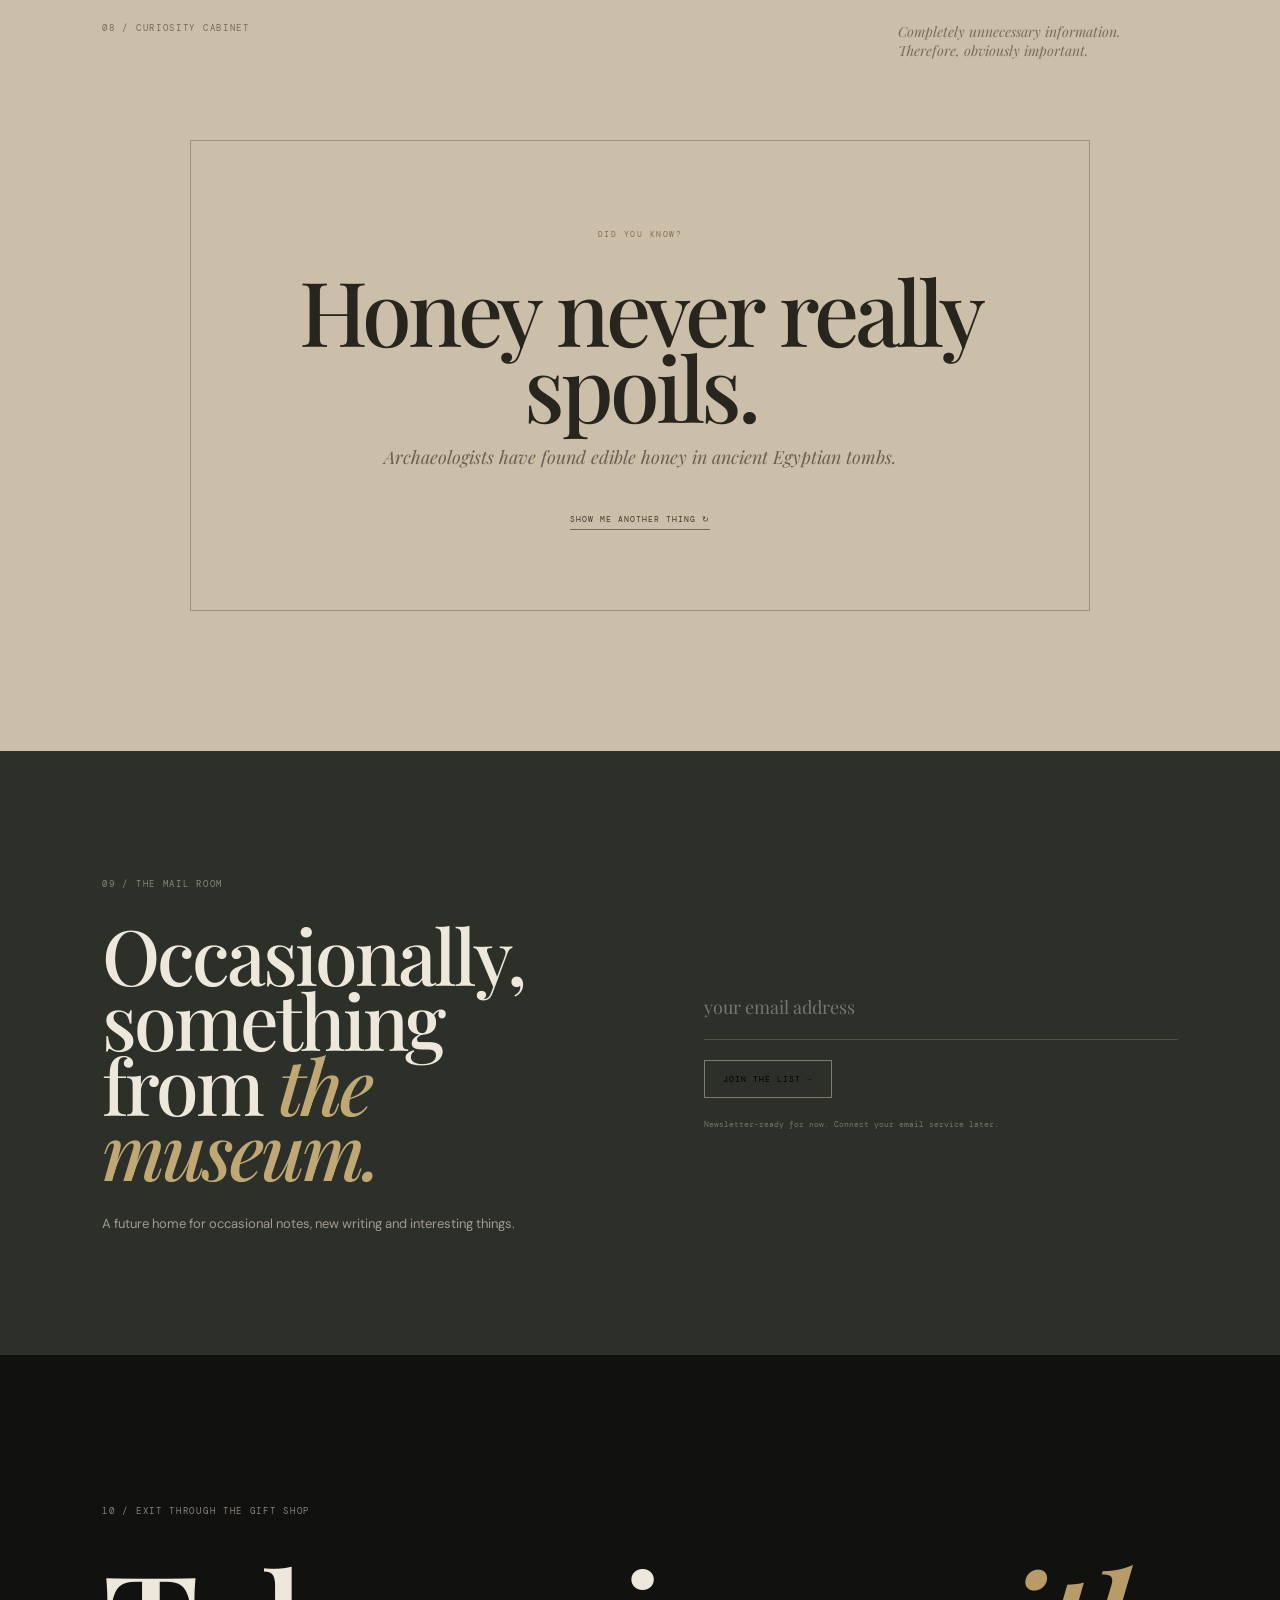
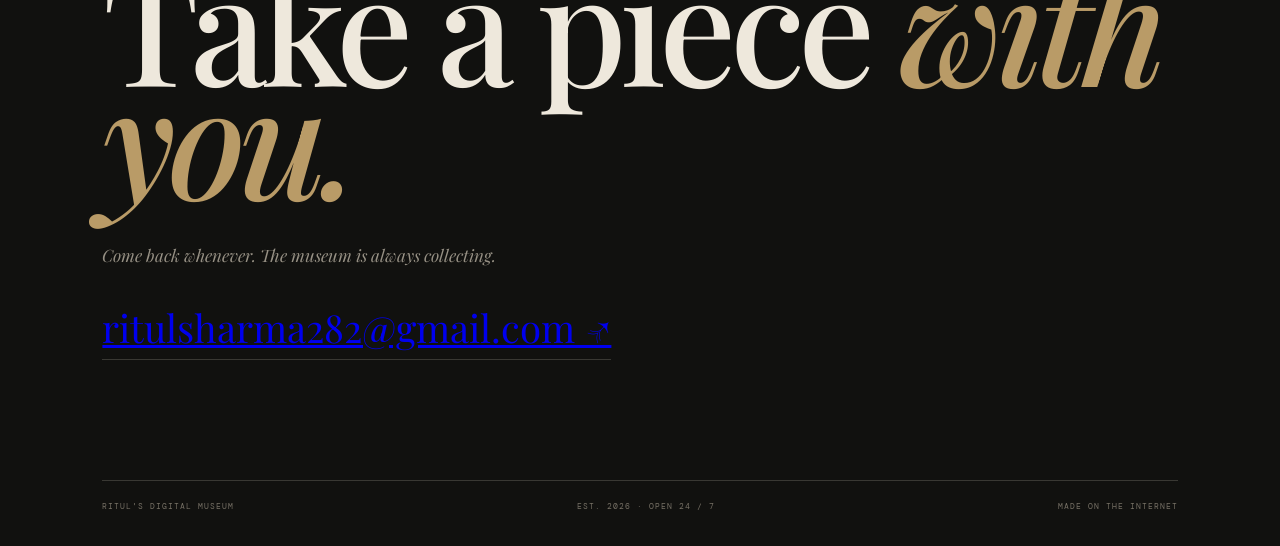
==== commit 5fd87573: "Update index.html" ====
--- a/index.html
+++ b/index.html
@@ -20,97 +20,110 @@
 
 <body>
 
-    ```html
-<!-- =====================================================
+   <!-- =========================================================
      STILL BECOMING JOURNAL
-===================================================== -->
-
-<div class="journal-overlay" id="journalOverlay">
-
-    <div class="journal-label">
-        PERSONAL ARCHIVE / STILL BECOMING
-    </div>
-
-    <button
-        class="journal-close"
-        id="journalClose">
-        CLOSE ×
-    </button>
-
-
-    <div class="journal">
-
-        <!-- LEFT PAGE -->
-
-        <div class="journal-page left-page">
-
-            <span class="page-number">
-                01 — 02
-            </span>
-
-            <div class="page-content">
-
-                <span class="page-small-title">
-                    A PAGE FROM THE ARCHIVE
-                </span>
-
-                <h2>
-                    Still<br>
-                    <i>becoming.</i>
-                </h2>
-
-                <p>
-                    I used to think becoming someone meant
-                    eventually arriving somewhere.
-                </p>
-
-                <p>
-                    Now I think it might just mean continuing
-                    to change your mind about who you are.
-                </p>
-
-                <div class="handwritten">
-                    maybe there is no finished version.
-                </div>
-
-            </div>
-
-        </div>
-
-
-        <!-- RIGHT PAGE -->
-
-        <div class="journal-page right-page">
-
-            <span class="page-number">
-                02 — 02
-            </span>
-
-            <div class="page-content">
-
-                <div class="journal-image-placeholder">
-                    IMAGE / MEMORY
-                </div>
-
-                <p class="image-caption">
-                    Something I haven't figured out yet.
-                </p>
-
-                <p>
-                    There are still so many versions of myself
-                    I haven't met.
-                </p>
-
-                <p>
-                    And perhaps that's the nicest part.
-                </p>
-
-            </div>
-
+========================================================= -->
+
+<div
+    class="journal-overlay"
+    id="journalOverlay"
+    aria-hidden="true"
+>
+
+```
+<div class="journal-label">
+    PERSONAL ARCHIVE / 01
+</div>
+
+<button
+    class="journal-close"
+    id="journalClose"
+    type="button"
+>
+    CLOSE ×
+</button>
+
+
+<div class="journal" role="dialog" aria-modal="true">
+
+
+    <!-- LEFT PAGE -->
+
+    <div class="journal-page left-page">
+
+        <div class="page-number">
+            01 — 02
+        </div>
+
+        <div class="page-content">
+
+            <div class="page-small-title">
+                STILL BECOMING
+            </div>
+
+            <h2>
+                I am still<br>
+                becoming.
+            </h2>
+
+            <p>
+                There are versions of me that I haven't met yet.
+                Some are waiting quietly. Some are already here.
+            </p>
+
+            <p>
+                I don't think becoming has a final destination.
+                Maybe the point is simply to keep changing,
+                noticing, learning and making room for whatever
+                comes next.
+            </p>
+
+            <div class="handwritten">
+                — a note to myself
+            </div>
+
+        </div>
+
+    </div>
+
+
+    <!-- RIGHT PAGE -->
+
+    <div class="journal-page right-page">
+
+        <div
+            class="page-number"
+            id="journalPageNumber"
+        >
+            01 — 02
+        </div>
+
+        <div class="page-content">
+
+            <div class="journal-image-placeholder">
+                A PHOTOGRAPH WILL LIVE HERE
+            </div>
+
+            <p class="image-caption">
+                Somewhere between who I was
+                and who I am becoming.
+            </p>
+
+            <p>
+                I want to remember that I don't have to
+                understand everything immediately.
+            </p>
+
+            <p>
+                Some things are allowed to remain unfinished.
+                Some questions are allowed to stay questions.
+            </p>
 
             <button
                 class="page-turn"
-                id="nextPage">
+                id="nextPage"
+                type="button"
+            >
                 TURN THE PAGE →
             </button>
 
@@ -119,14 +132,14 @@
     </div>
 
 
-    <div
-        class="journal-counter"
-        id="journalPageNumber">
-        01 — 02
-    </div>
-
+</div>
+
+<div class="journal-counter">
+    STILL BECOMING / PRIVATE EXHIBIT
 </div>
 ```
+
+</div>
 
 <div class="grain"></div>
 
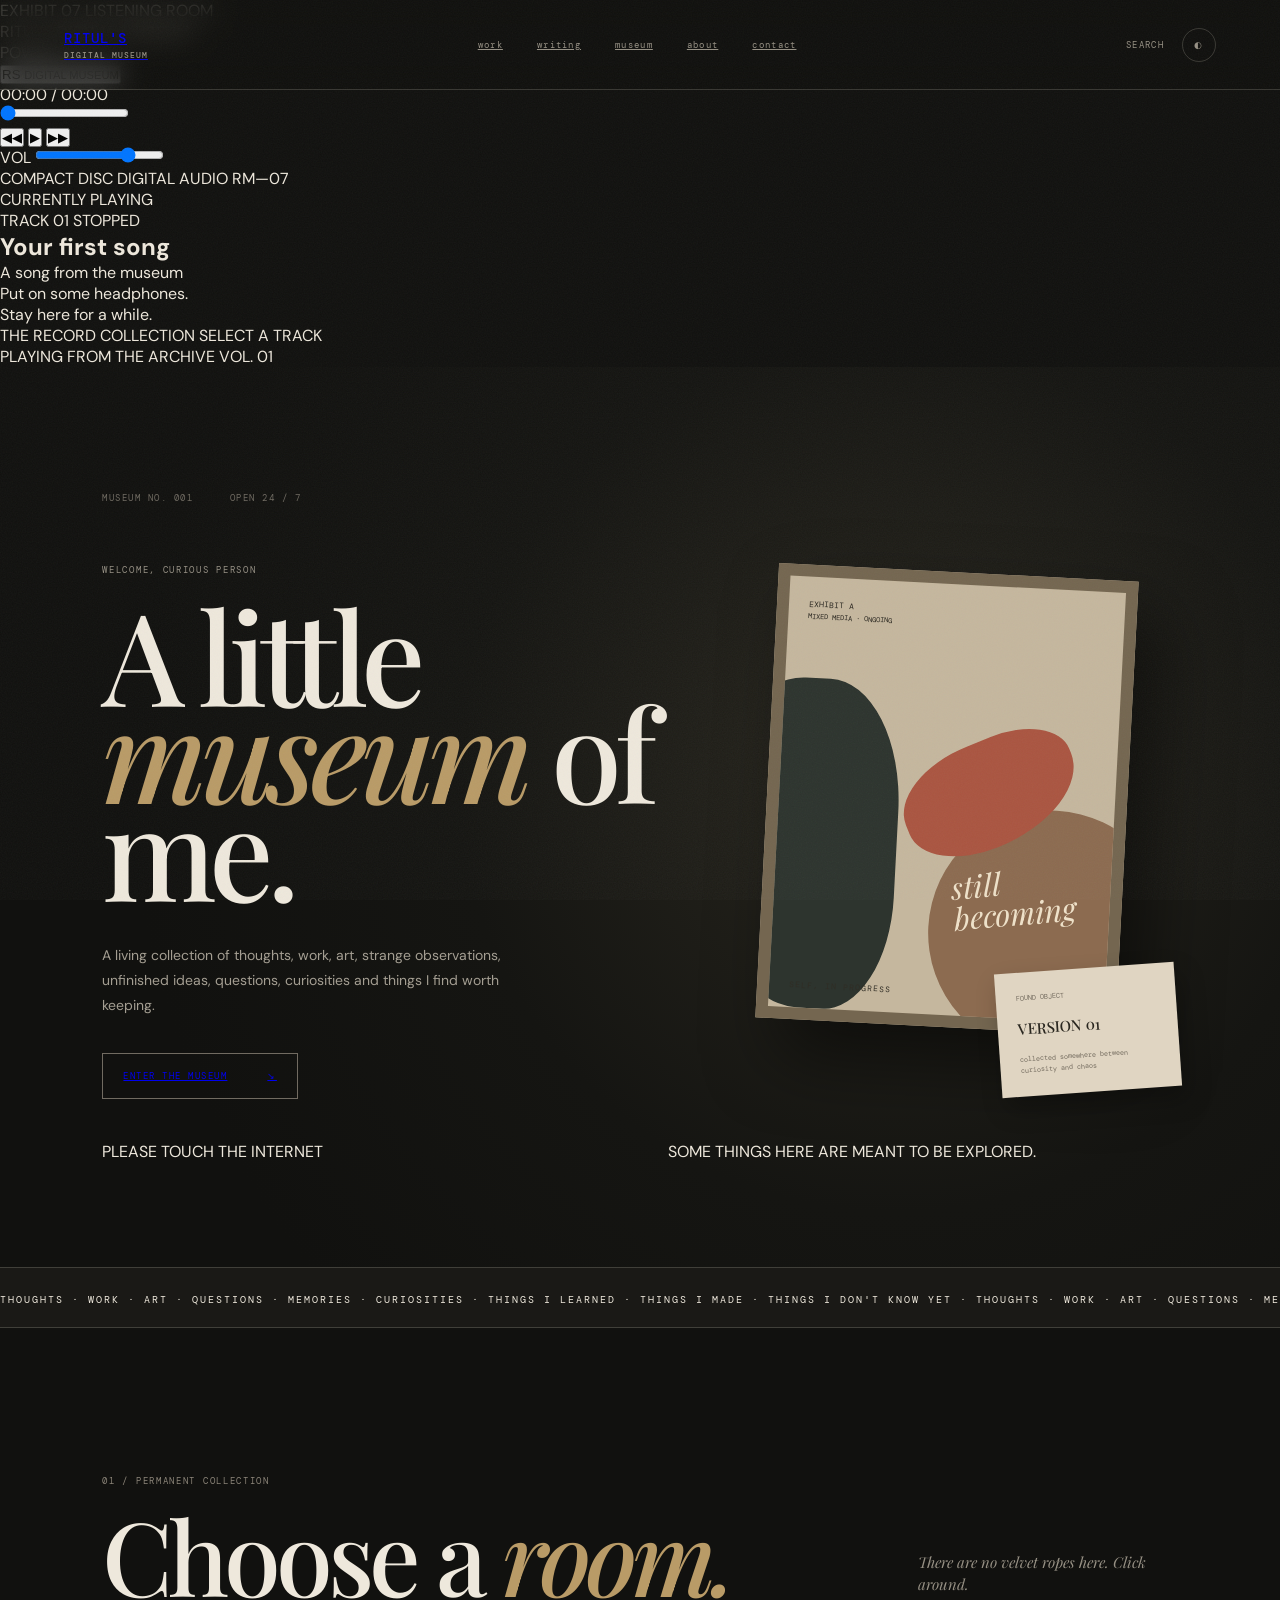
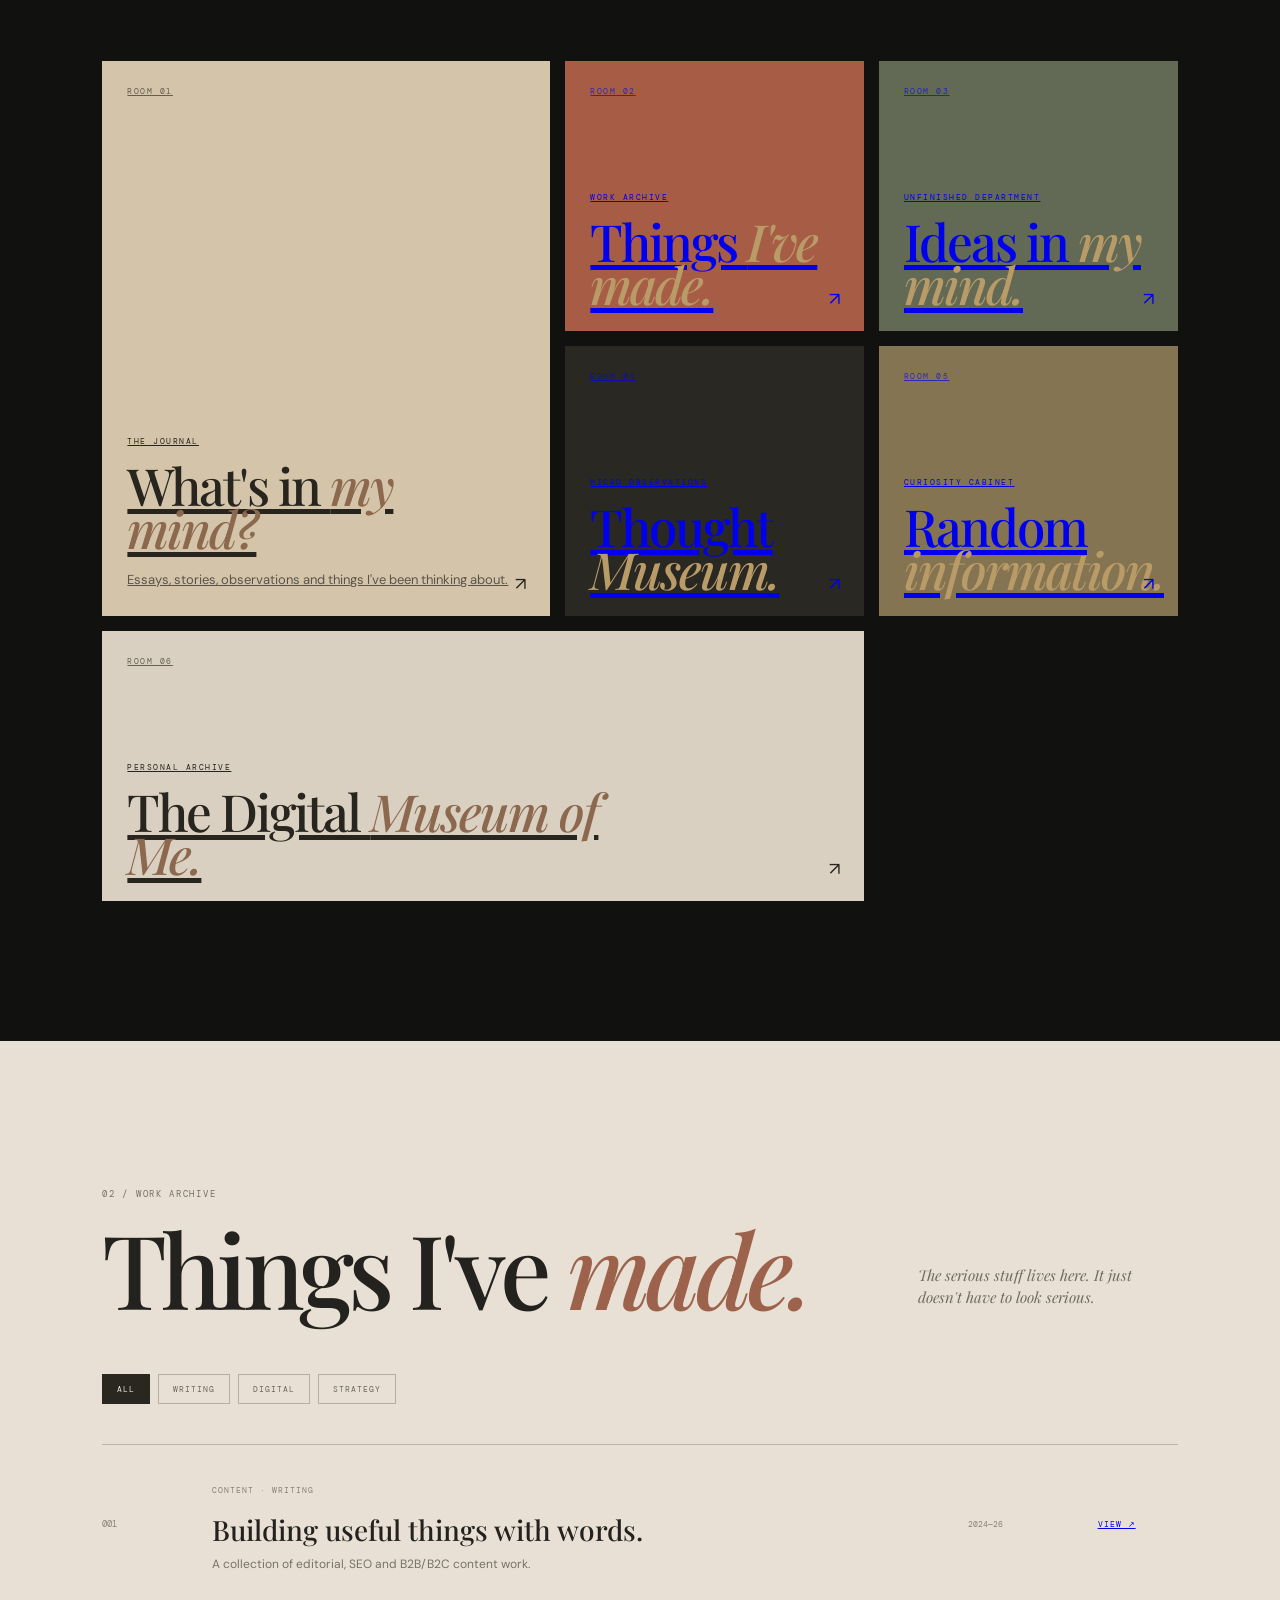
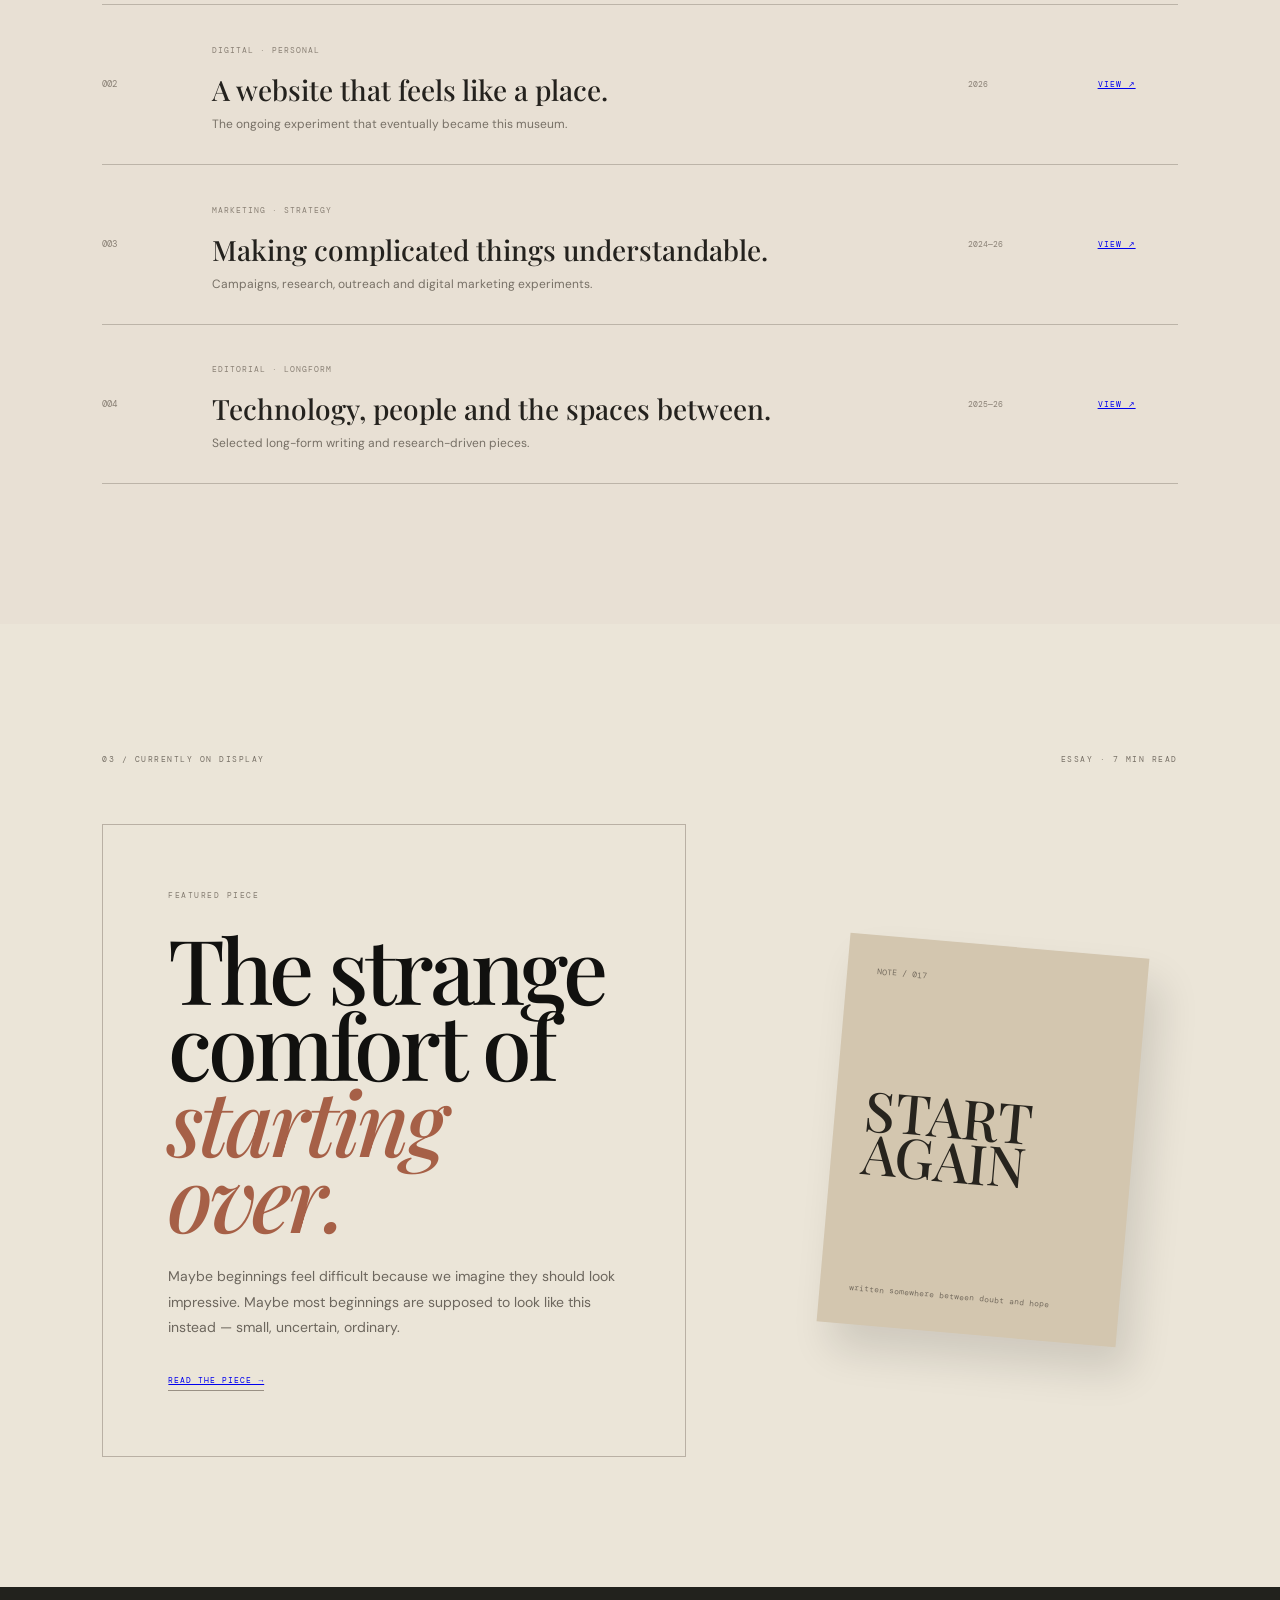
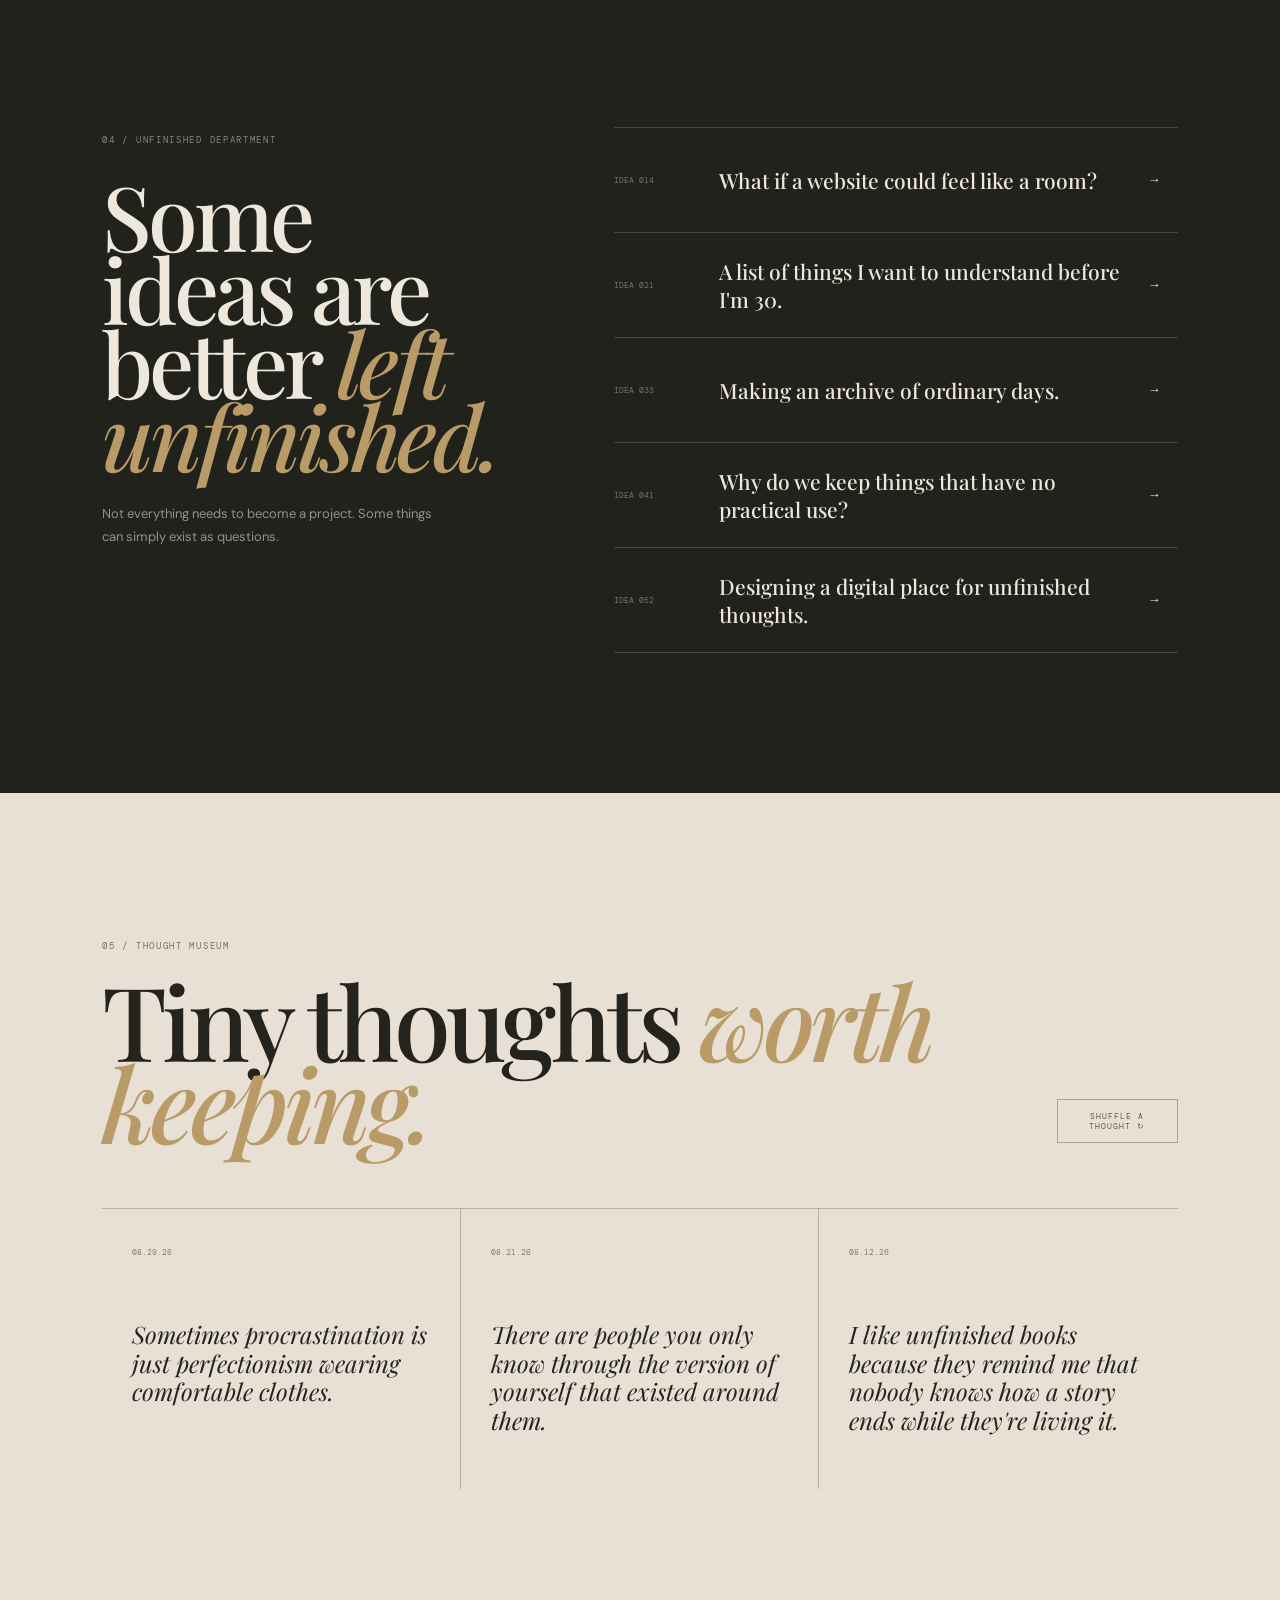
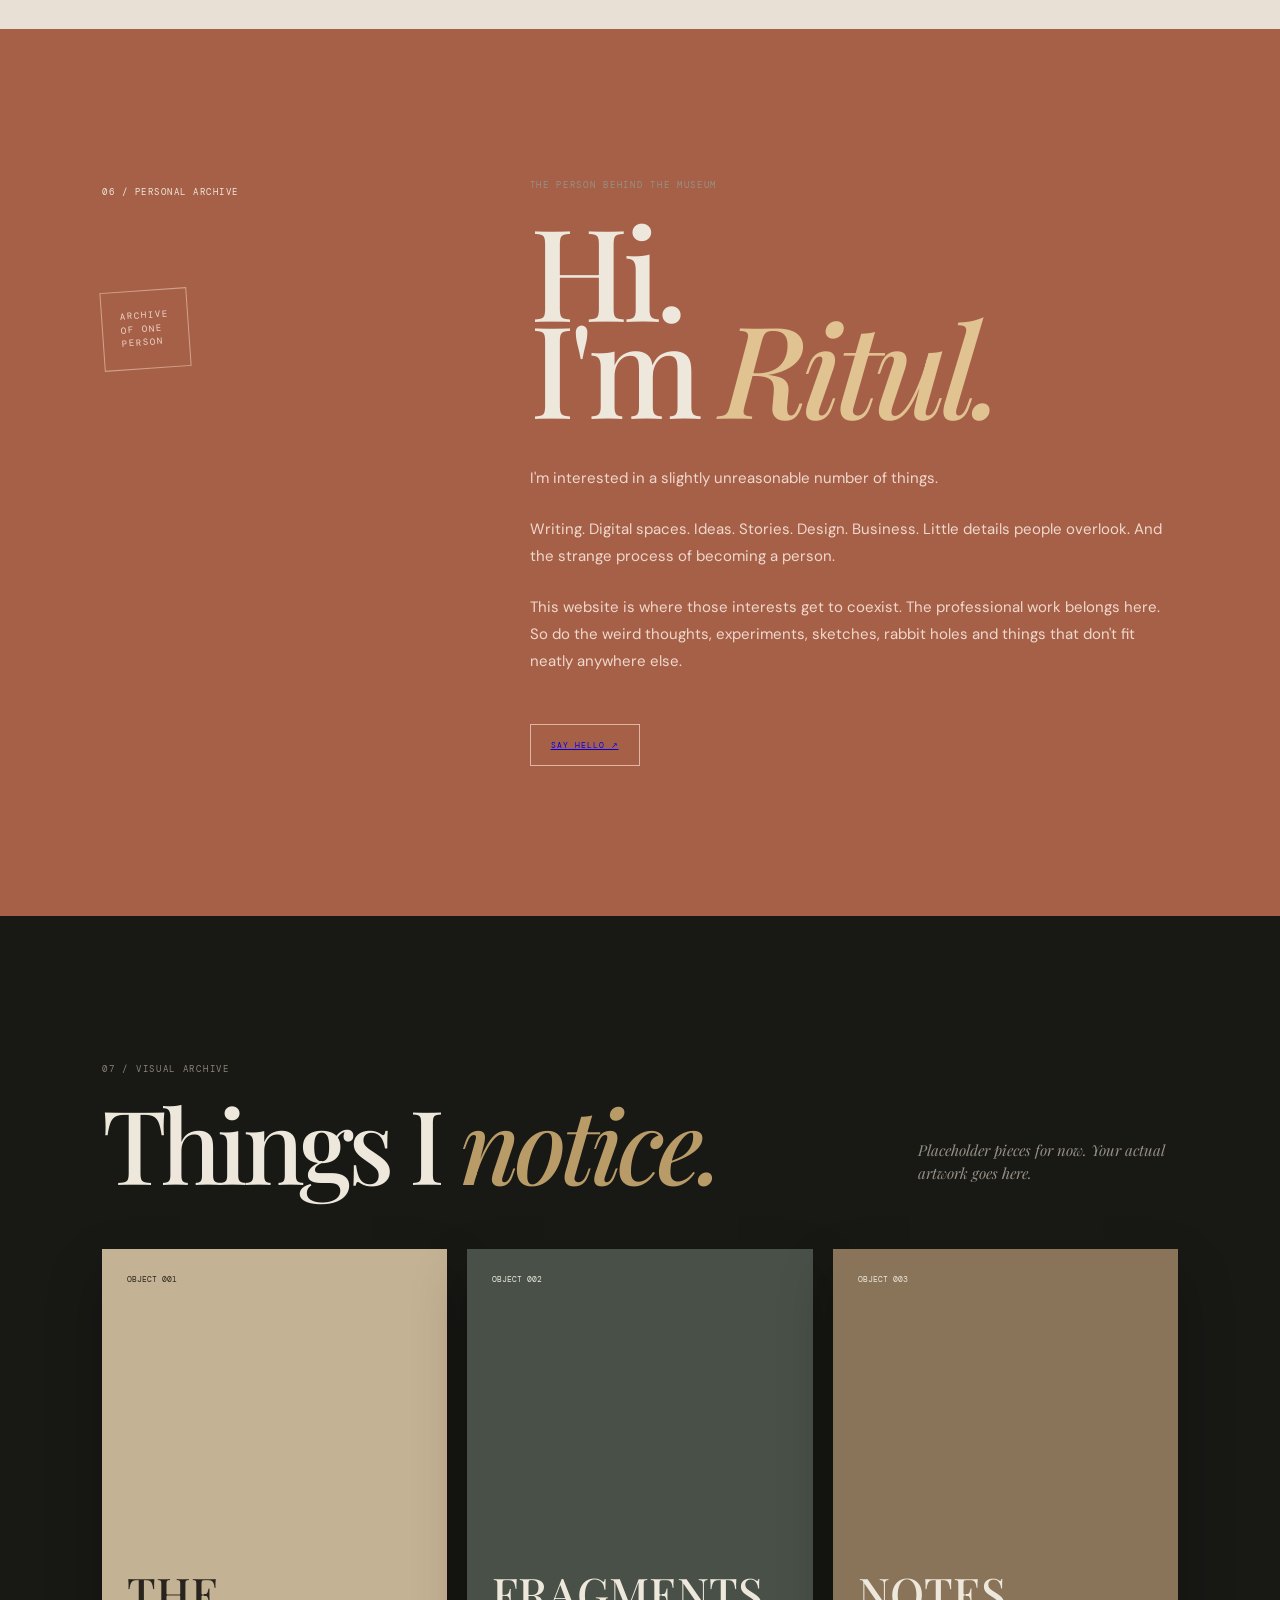
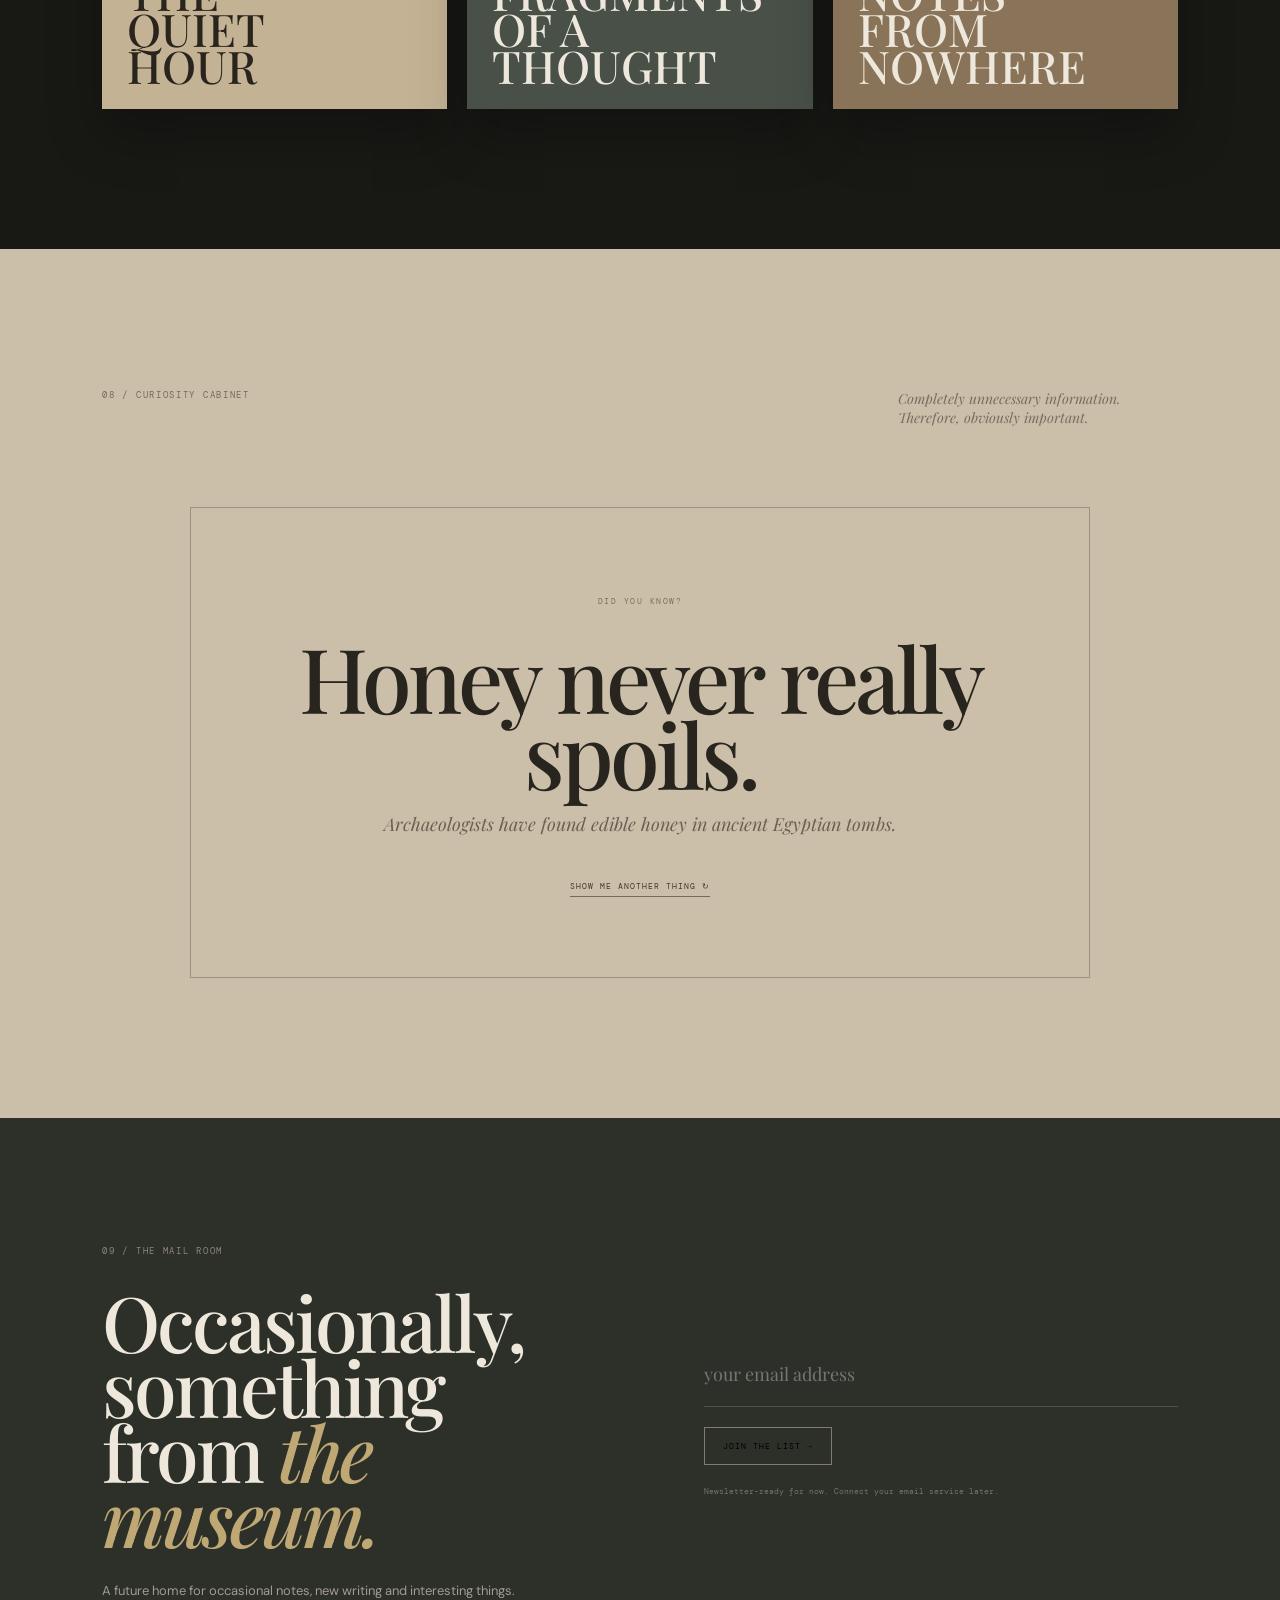
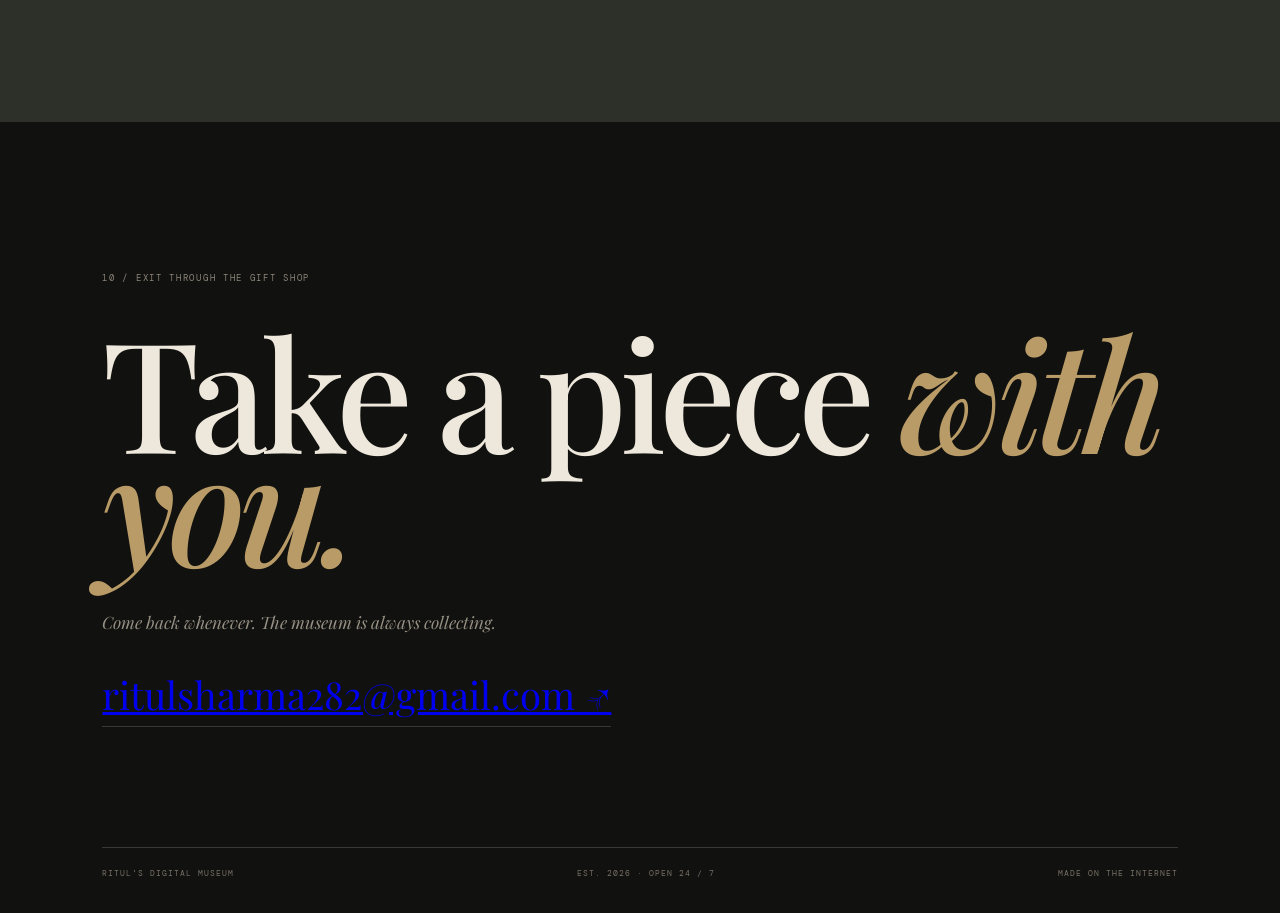
==== commit b386696a: "Update index.html" ====
--- a/index.html
+++ b/index.html
@@ -20,124 +20,205 @@
 
 <body>
 
-   <!-- =========================================================
-     STILL BECOMING JOURNAL
-========================================================= -->
-
-<div
-    class="journal-overlay"
-    id="journalOverlay"
-    aria-hidden="true"
->
-
-```
-<div class="journal-label">
-    PERSONAL ARCHIVE / 01
-</div>
-
-<button
-    class="journal-close"
-    id="journalClose"
-    type="button"
->
-    CLOSE ×
-</button>
-
-
-<div class="journal" role="dialog" aria-modal="true">
-
-
-    <!-- LEFT PAGE -->
-
-    <div class="journal-page left-page">
-
-        <div class="page-number">
-            01 — 02
-        </div>
-
-        <div class="page-content">
-
-            <div class="page-small-title">
-                STILL BECOMING
-            </div>
-
-            <h2>
-                I am still<br>
-                becoming.
-            </h2>
-
-            <p>
-                There are versions of me that I haven't met yet.
-                Some are waiting quietly. Some are already here.
-            </p>
-
-            <p>
-                I don't think becoming has a final destination.
-                Maybe the point is simply to keep changing,
-                noticing, learning and making room for whatever
-                comes next.
-            </p>
-
-            <div class="handwritten">
-                — a note to myself
-            </div>
-
-        </div>
-
-    </div>
-
-
-    <!-- RIGHT PAGE -->
-
-    <div class="journal-page right-page">
-
-        <div
-            class="page-number"
-            id="journalPageNumber"
-        >
-            01 — 02
-        </div>
-
-        <div class="page-content">
-
-            <div class="journal-image-placeholder">
-                A PHOTOGRAPH WILL LIVE HERE
-            </div>
-
-            <p class="image-caption">
-                Somewhere between who I was
-                and who I am becoming.
-            </p>
-
-            <p>
-                I want to remember that I don't have to
-                understand everything immediately.
-            </p>
-
-            <p>
-                Some things are allowed to remain unfinished.
-                Some questions are allowed to stay questions.
-            </p>
-
-            <button
-                class="page-turn"
-                id="nextPage"
-                type="button"
-            >
-                TURN THE PAGE →
-            </button>
-
-        </div>
-
-    </div>
-
-
-</div>
-
-<div class="journal-counter">
-    STILL BECOMING / PRIVATE EXHIBIT
-</div>
-```
+  <!-- =========================================================
+     RETRO CD PLAYER
+     ========================================================= -->
+
+<section class="music-installation" id="music">
+
+    <div class="music-installation-label">
+        <span>EXHIBIT 07</span>
+        <span>LISTENING ROOM</span>
+    </div>
+
+    <div class="cd-player-wrap">
+
+        <!-- LEFT: CD / MACHINE -->
+        <div class="cd-machine">
+
+            <div class="cd-machine-top">
+
+                <div class="machine-brand">
+                    <span>RITUL'S</span>
+                    <strong>DIGITAL MUSEUM</strong>
+                </div>
+
+                <div class="machine-light">
+                    <span></span>
+                    POWER
+                </div>
+
+            </div>
+
+            <div class="cd-window">
+
+                <div class="cd-inner-shadow"></div>
+
+                <button
+                    class="cd-disc-button"
+                    id="cdDiscButton"
+                    aria-label="Play or pause music"
+                    title="Play / Pause"
+                >
+                    <div class="cd-disc" id="cdDisc">
+
+                        <div class="cd-rings"></div>
+
+                        <div class="cd-label">
+                            <span>RS</span>
+                            <small>DIGITAL MUSEUM</small>
+                        </div>
+
+                        <div class="cd-hole"></div>
+
+                    </div>
+                </button>
+
+                <div class="cd-reflection"></div>
+
+            </div>
+
+            <div class="cd-machine-bottom">
+
+                <div class="cd-time">
+                    <span id="currentTime">00:00</span>
+                    <span>/</span>
+                    <span id="duration">00:00</span>
+                </div>
+
+                <div class="cd-progress">
+                    <input
+                        type="range"
+                        id="progressBar"
+                        min="0"
+                        max="100"
+                        value="0"
+                        step="0.1"
+                        aria-label="Song progress"
+                    >
+                </div>
+
+            </div>
+
+            <div class="cd-controls">
+
+                <button
+                    class="cd-control"
+                    id="prevTrack"
+                    aria-label="Previous track"
+                    title="Previous track"
+                >
+                    ◀◀
+                </button>
+
+                <button
+                    class="cd-control cd-play"
+                    id="playPause"
+                    aria-label="Play"
+                    title="Play / Pause"
+                >
+                    ▶
+                </button>
+
+                <button
+                    class="cd-control"
+                    id="nextTrack"
+                    aria-label="Next track"
+                    title="Next track"
+                >
+                    ▶▶
+                </button>
+
+                <div class="volume-control">
+
+                    <span>VOL</span>
+
+                    <input
+                        type="range"
+                        id="volumeControl"
+                        min="0"
+                        max="1"
+                        value="0.75"
+                        step="0.01"
+                        aria-label="Volume"
+                    >
+
+                </div>
+
+            </div>
+
+            <div class="cd-machine-footer">
+
+                <span>COMPACT DISC DIGITAL AUDIO</span>
+
+                <span class="machine-code">
+                    RM—07
+                </span>
+
+            </div>
+
+        </div>
+
+
+        <!-- RIGHT: TRACK INFORMATION -->
+        <div class="music-info">
+
+            <div class="music-kicker">
+                CURRENTLY PLAYING
+            </div>
+
+            <div class="music-display">
+
+                <div class="music-display-top">
+                    <span id="trackNumber">TRACK 01</span>
+                    <span id="playingStatus">STOPPED</span>
+                </div>
+
+                <h2 id="trackTitle">
+                    Your first song
+                </h2>
+
+                <p id="trackArtist">
+                    A song from the museum
+                </p>
+
+                <div class="music-line"></div>
+
+                <p class="music-note">
+                    Put on some headphones.<br>
+                    Stay here for a while.
+                </p>
+
+            </div>
+
+
+            <div class="track-list-heading">
+                <span>THE RECORD COLLECTION</span>
+                <span>SELECT A TRACK</span>
+            </div>
+
+            <div class="track-list" id="trackList">
+
+                <!-- JavaScript creates tracks here -->
+
+            </div>
+
+            <div class="music-footnote">
+                <span>PLAYING FROM THE ARCHIVE</span>
+                <span>VOL. 01</span>
+            </div>
+
+        </div>
+
+    </div>
+
+    <!-- Actual audio element -->
+    <audio
+        id="museumAudio"
+        preload="metadata"
+    ></audio>
+
+</section>
 
 </div>
 
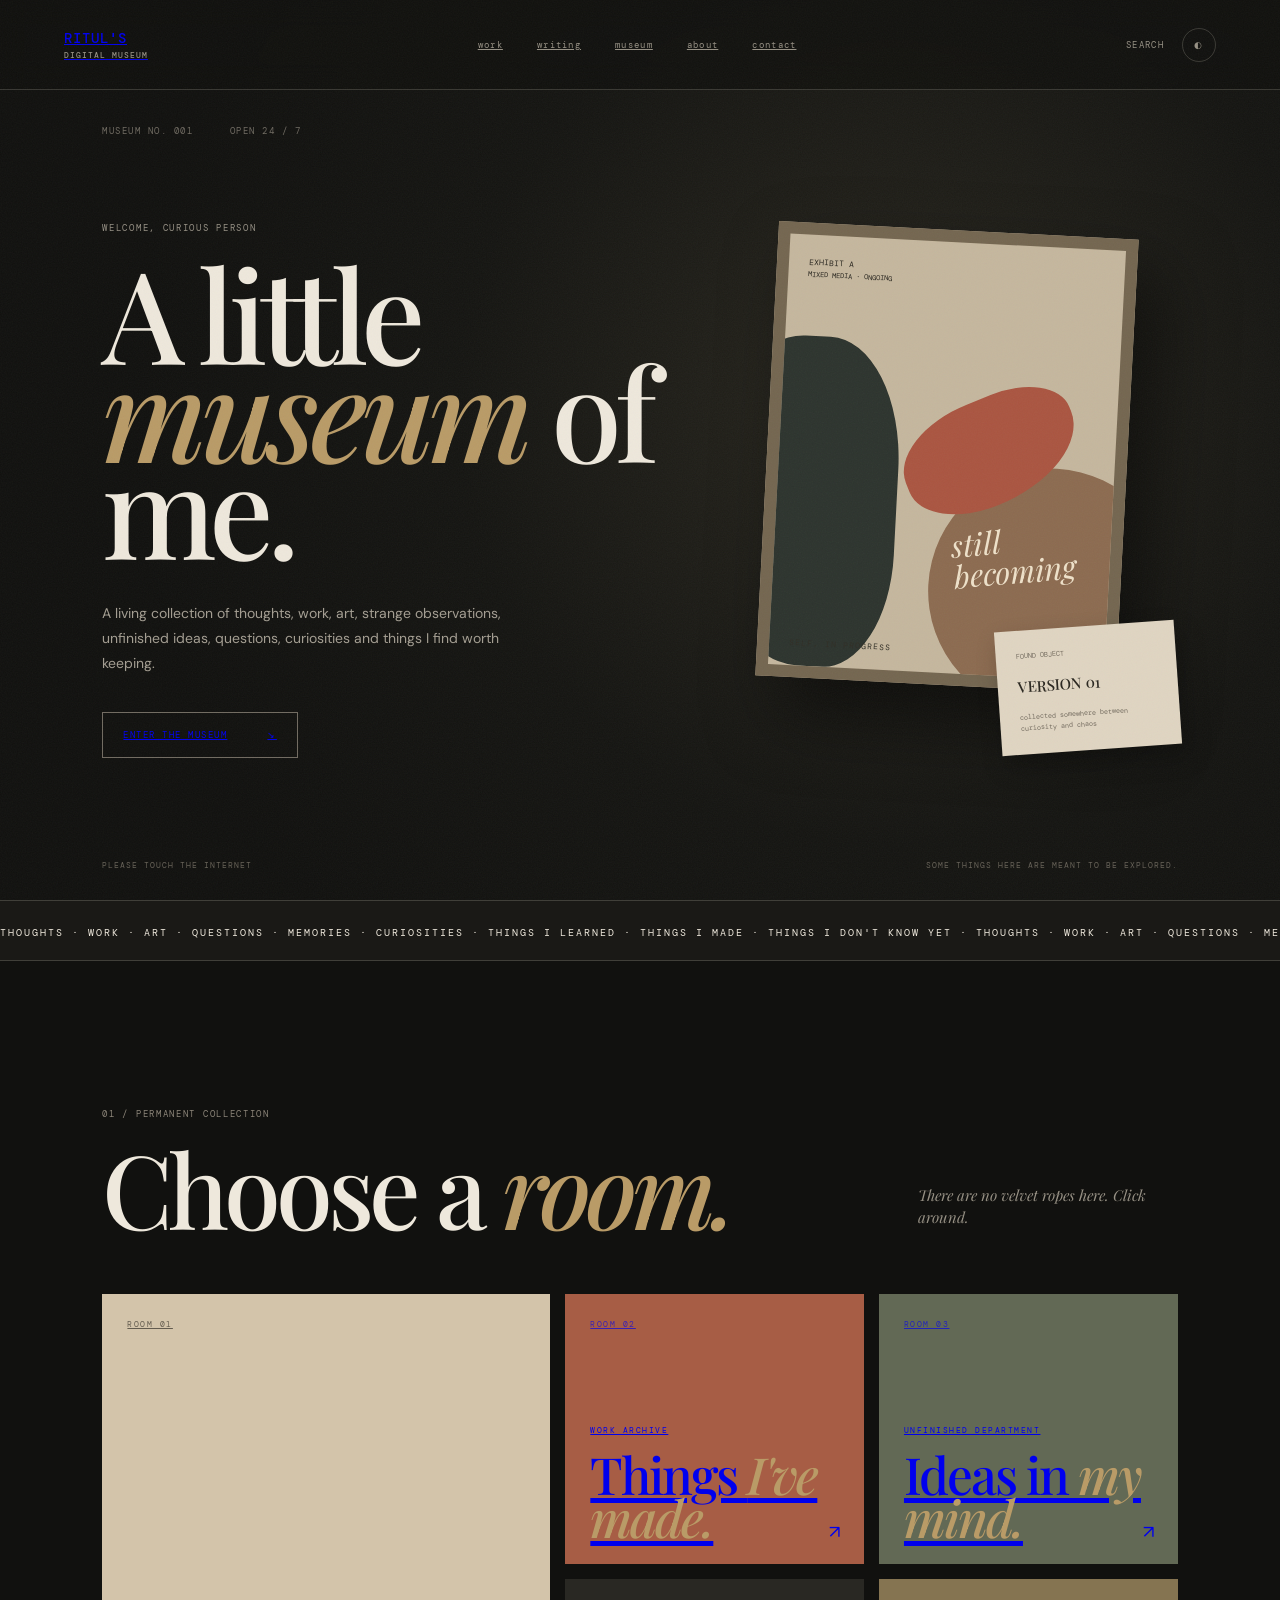
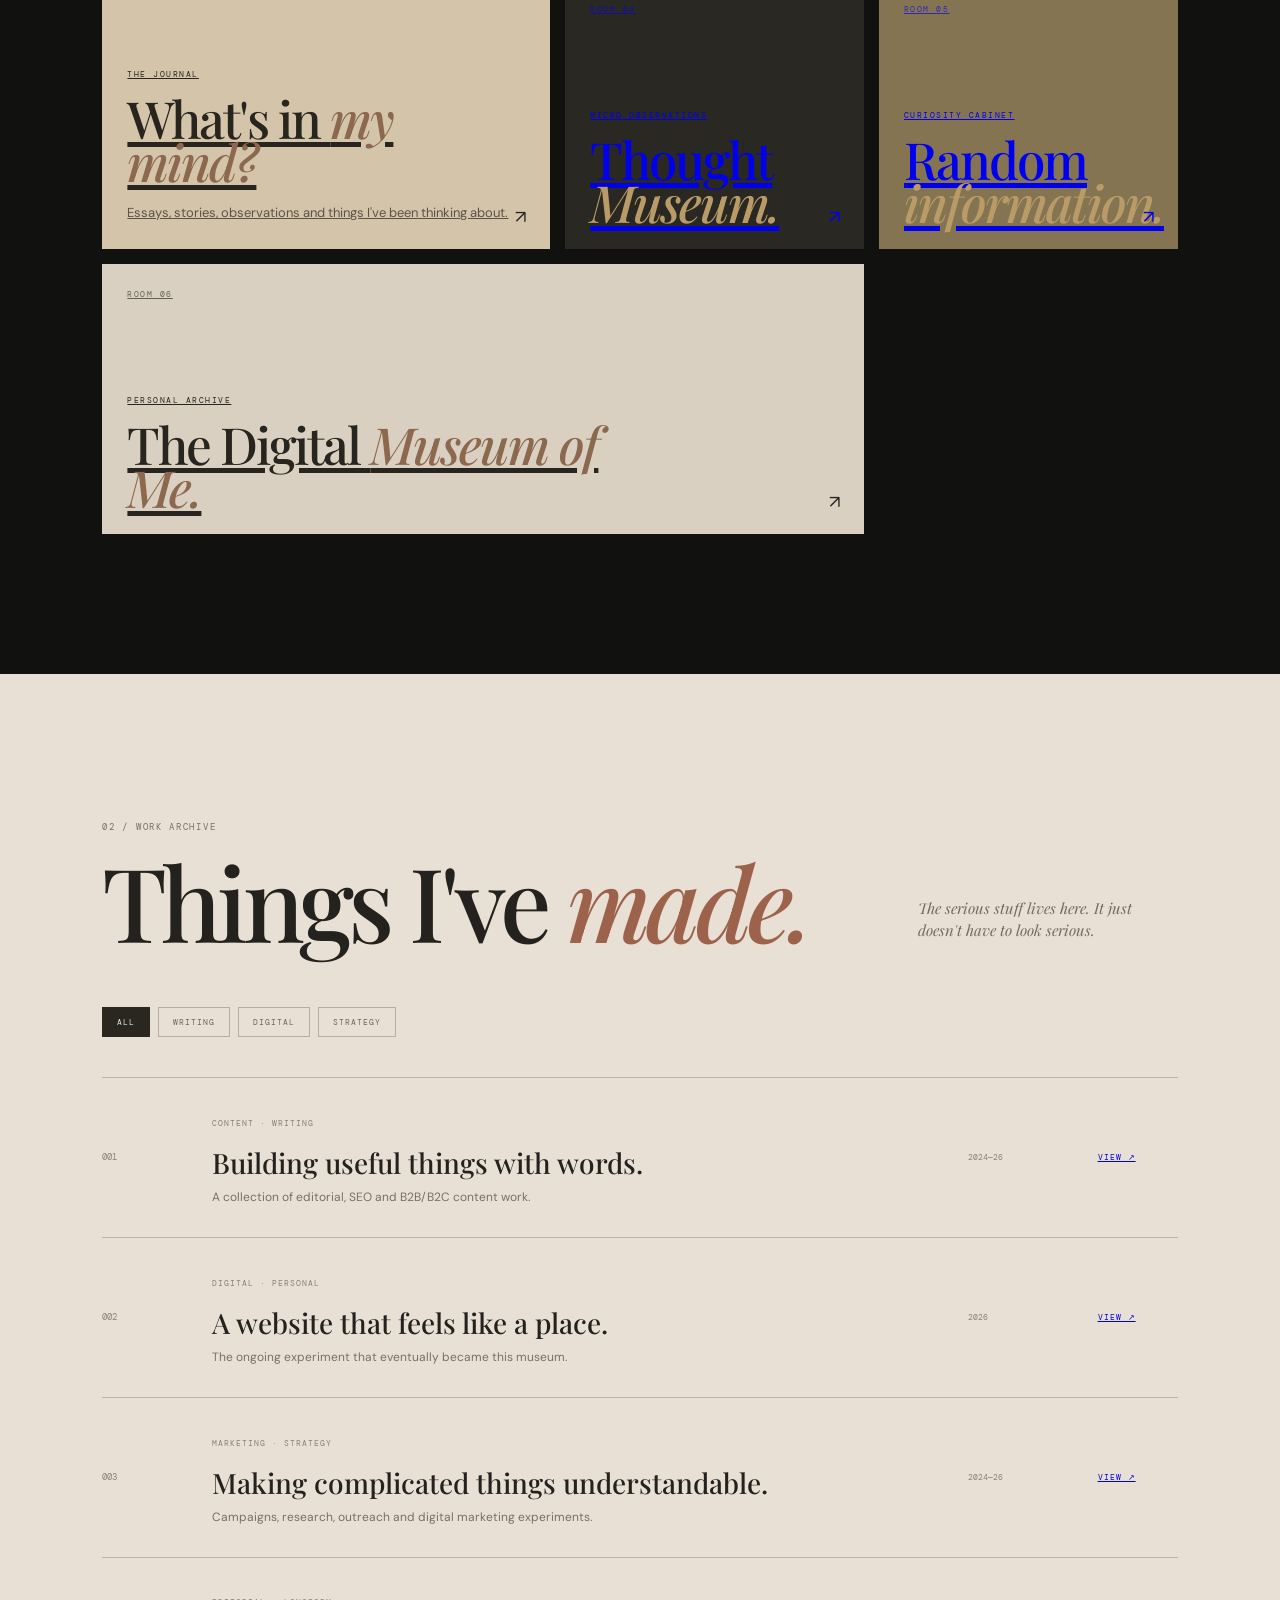
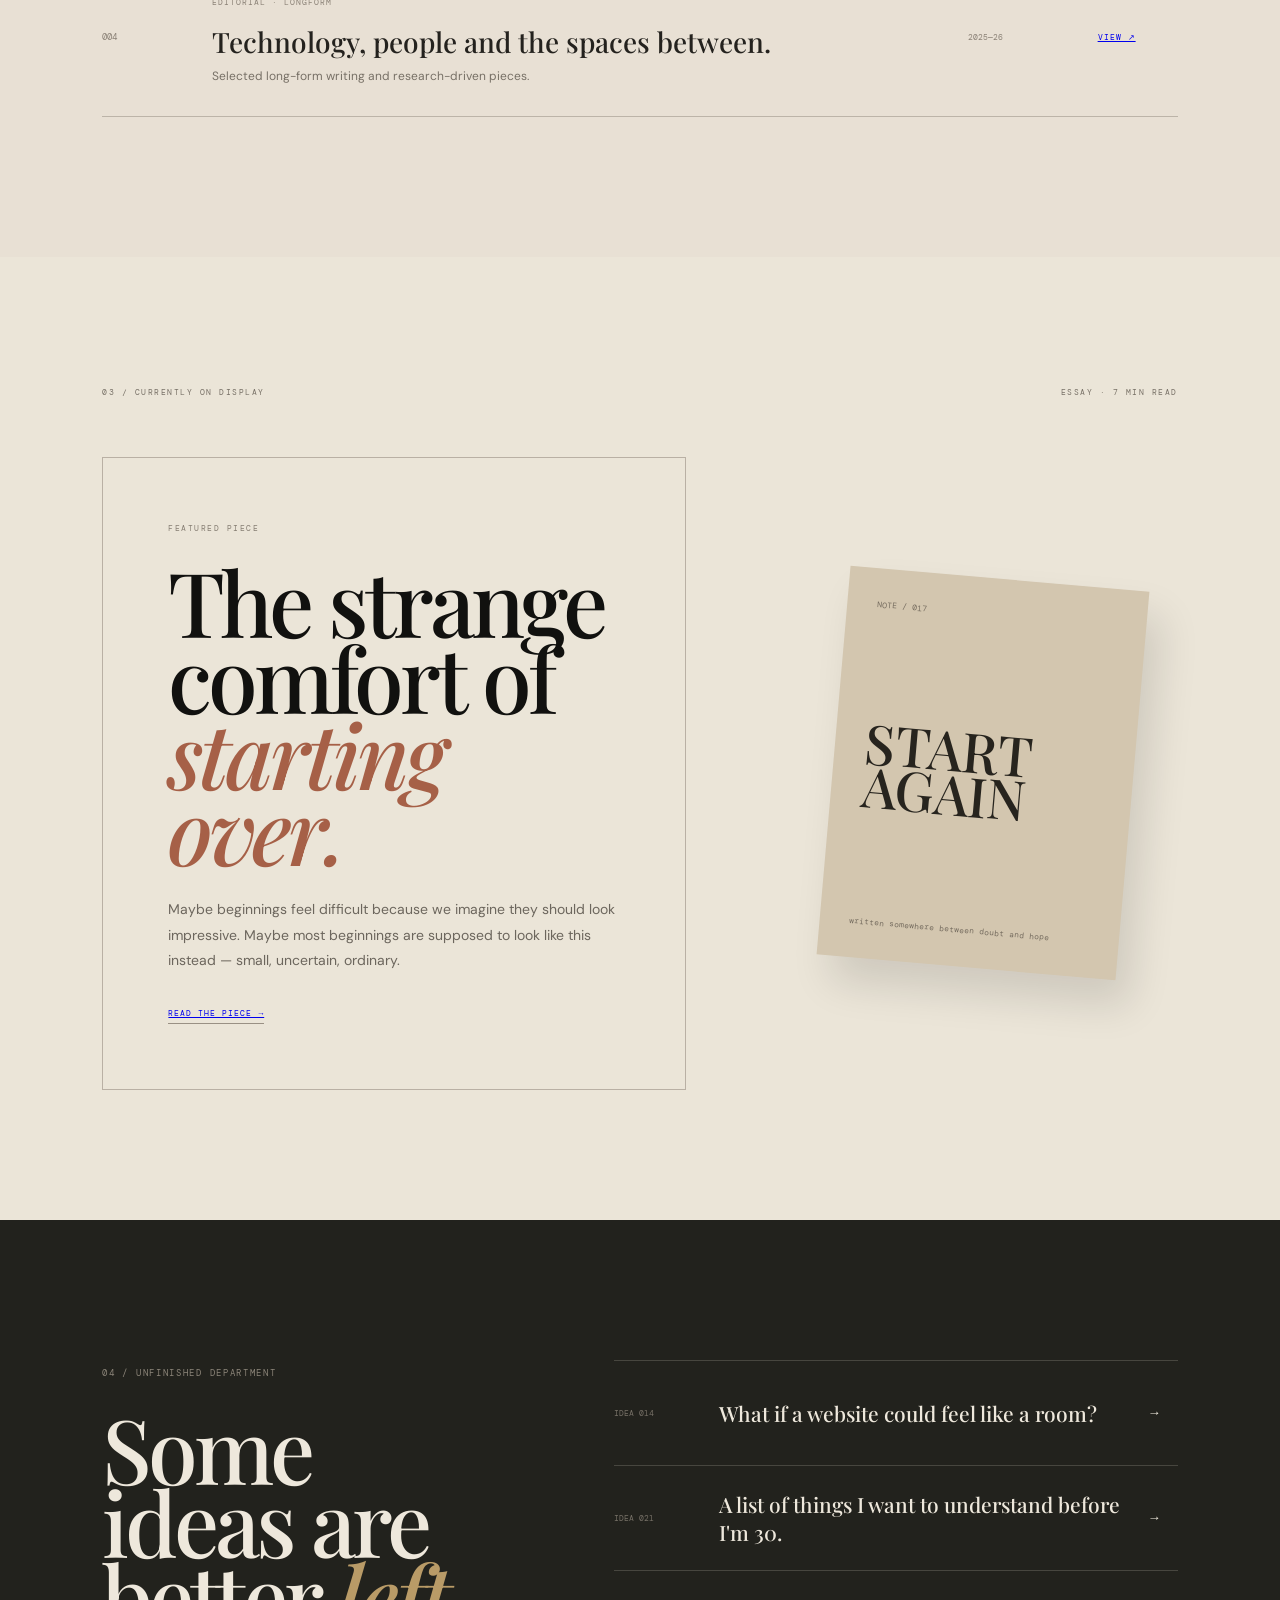
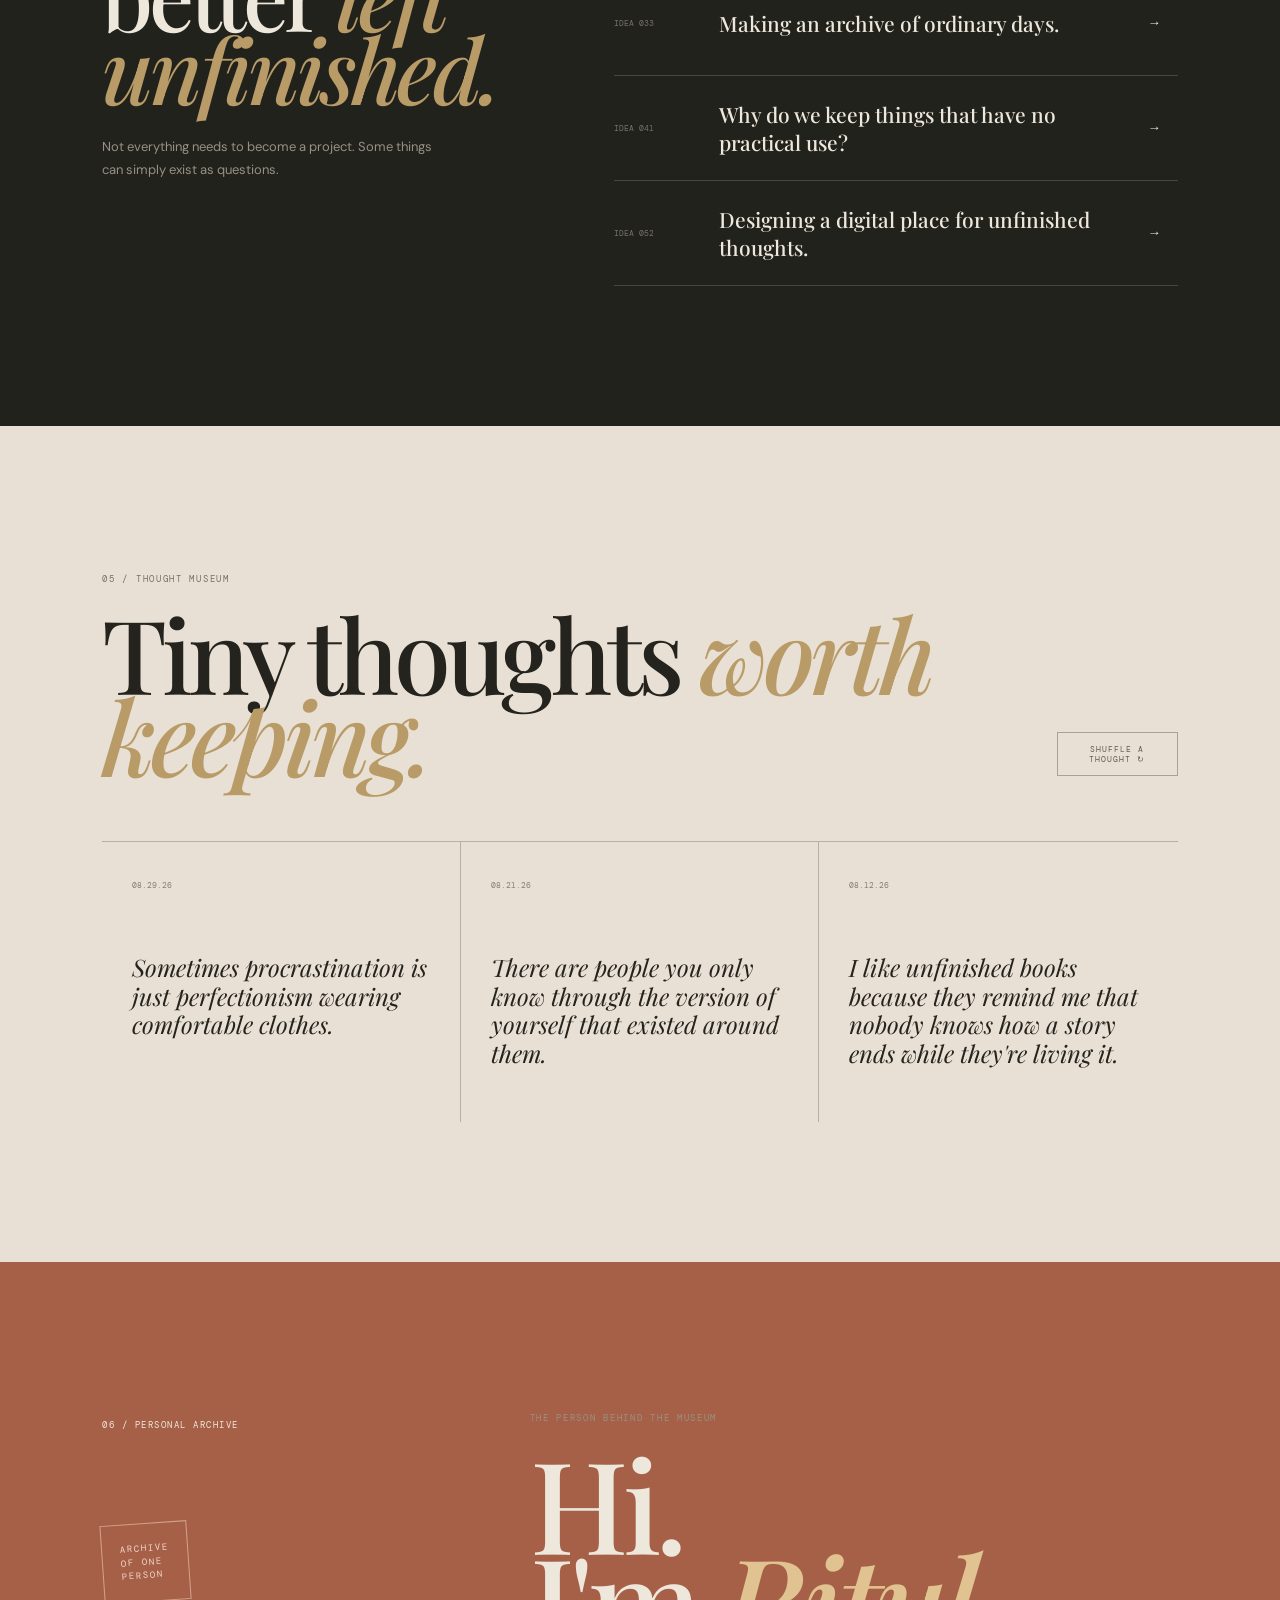
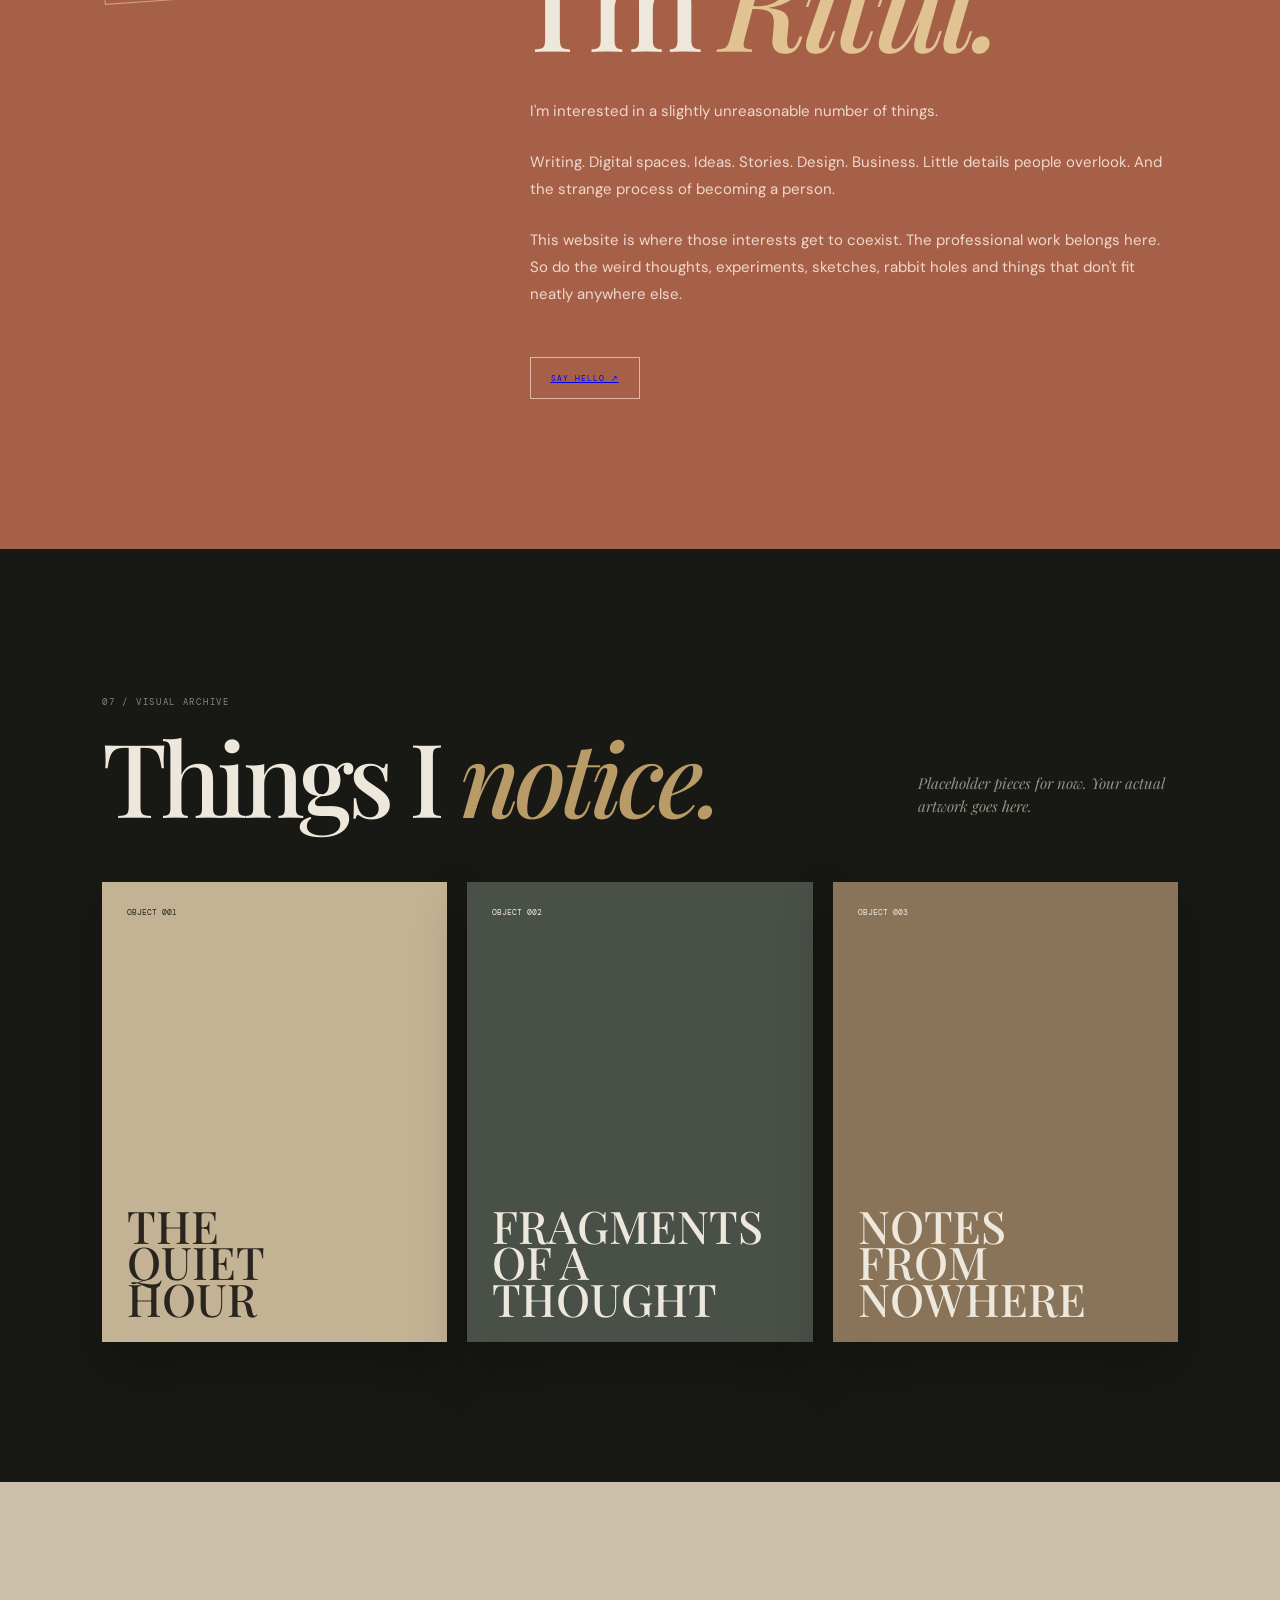
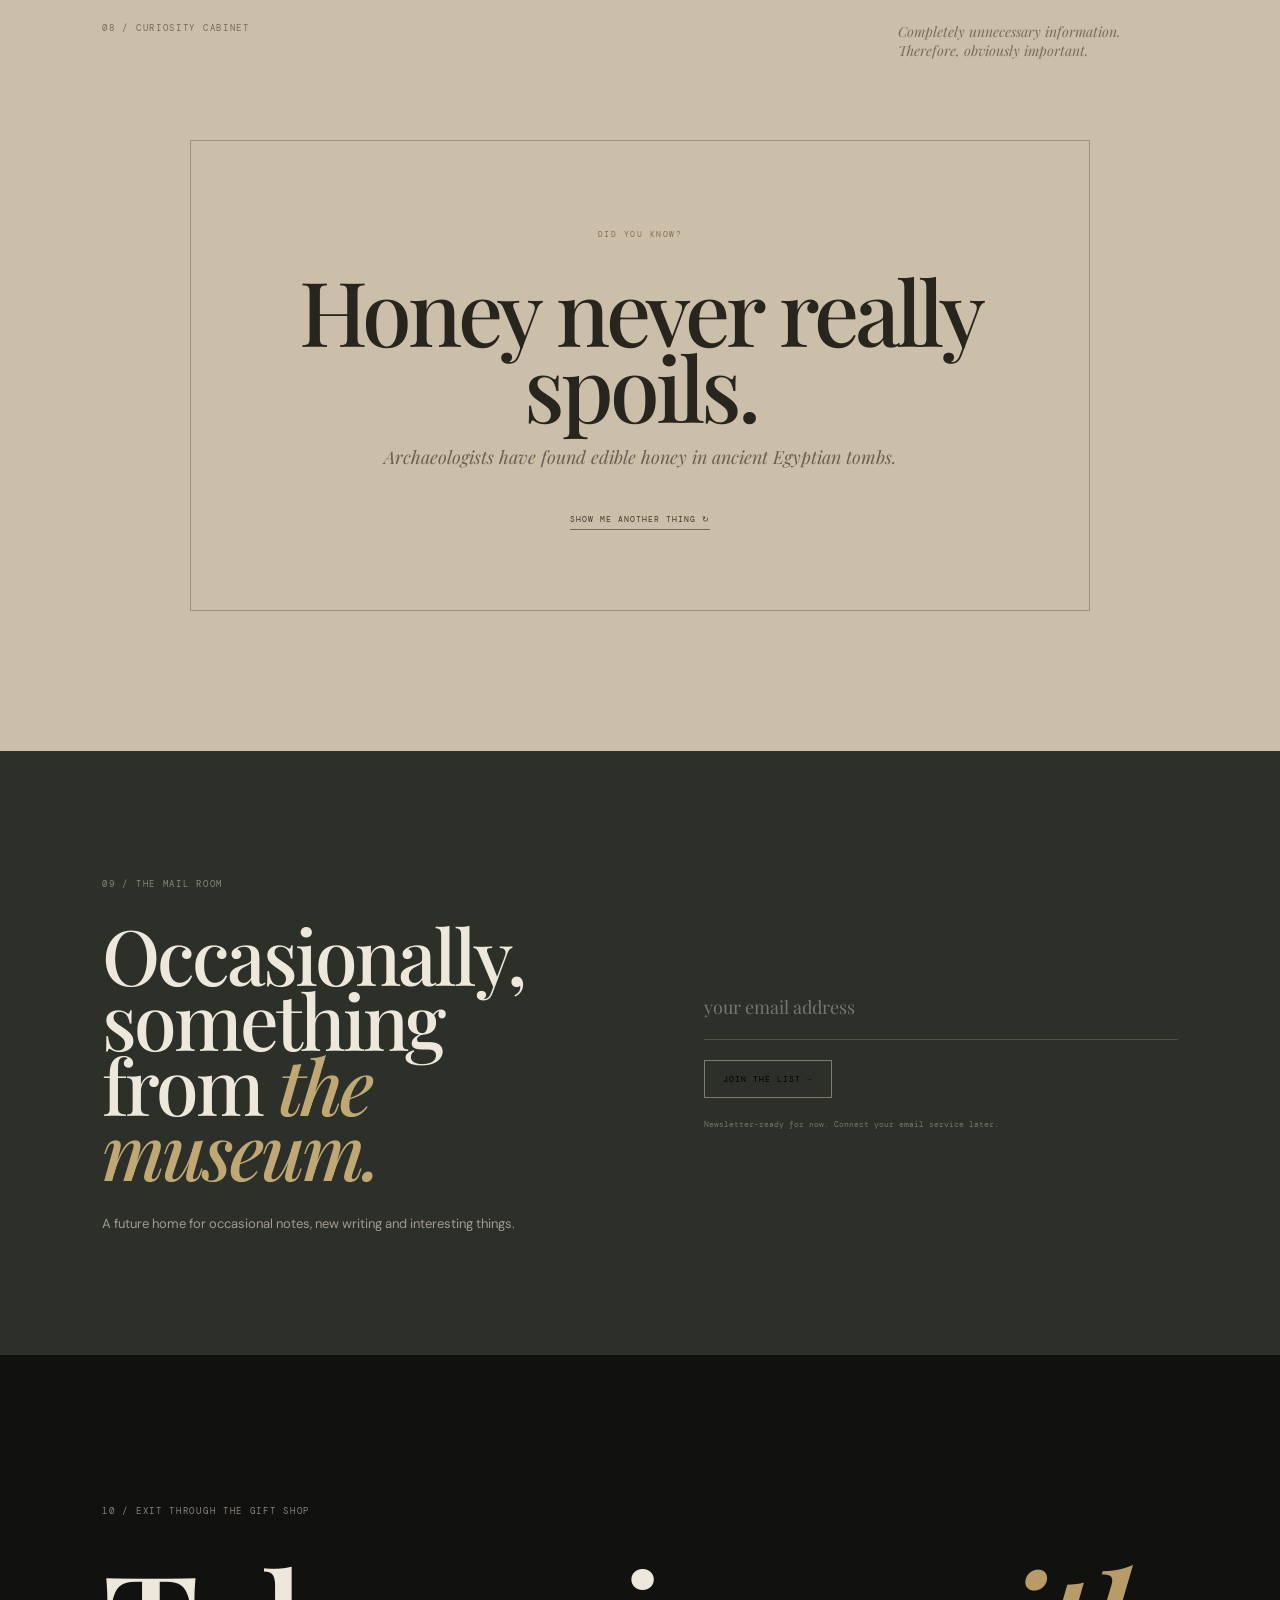
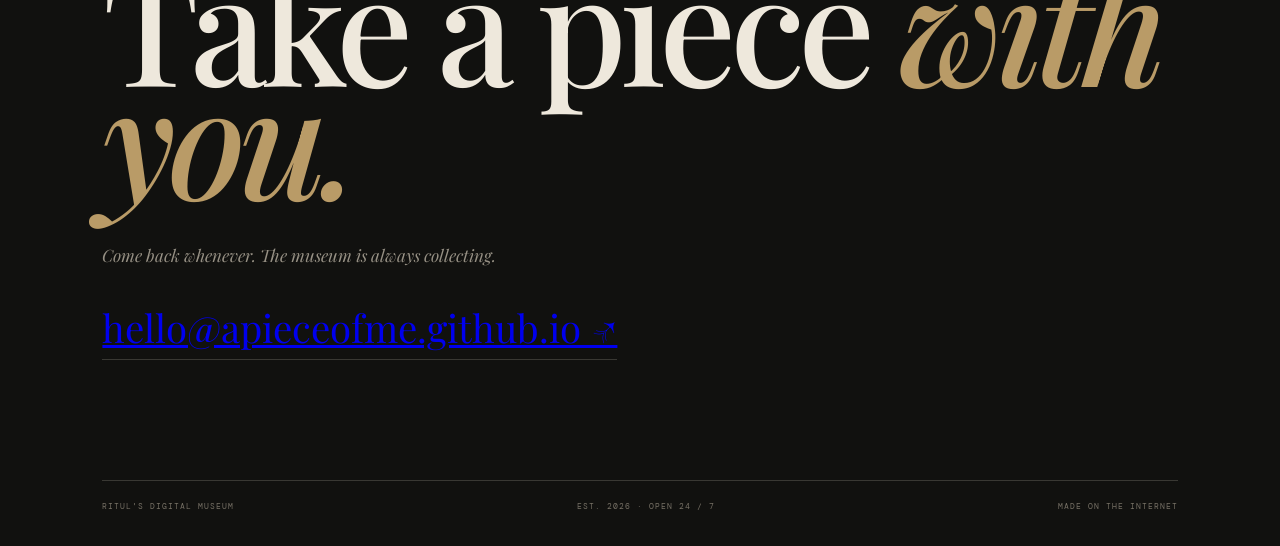
==== commit 4d24352a: "Update index.html" ====
--- a/index.html
+++ b/index.html
@@ -19,208 +19,6 @@
 </head>
 
 <body>
-
-  <!-- =========================================================
-     RETRO CD PLAYER
-     ========================================================= -->
-
-<section class="music-installation" id="music">
-
-    <div class="music-installation-label">
-        <span>EXHIBIT 07</span>
-        <span>LISTENING ROOM</span>
-    </div>
-
-    <div class="cd-player-wrap">
-
-        <!-- LEFT: CD / MACHINE -->
-        <div class="cd-machine">
-
-            <div class="cd-machine-top">
-
-                <div class="machine-brand">
-                    <span>RITUL'S</span>
-                    <strong>DIGITAL MUSEUM</strong>
-                </div>
-
-                <div class="machine-light">
-                    <span></span>
-                    POWER
-                </div>
-
-            </div>
-
-            <div class="cd-window">
-
-                <div class="cd-inner-shadow"></div>
-
-                <button
-                    class="cd-disc-button"
-                    id="cdDiscButton"
-                    aria-label="Play or pause music"
-                    title="Play / Pause"
-                >
-                    <div class="cd-disc" id="cdDisc">
-
-                        <div class="cd-rings"></div>
-
-                        <div class="cd-label">
-                            <span>RS</span>
-                            <small>DIGITAL MUSEUM</small>
-                        </div>
-
-                        <div class="cd-hole"></div>
-
-                    </div>
-                </button>
-
-                <div class="cd-reflection"></div>
-
-            </div>
-
-            <div class="cd-machine-bottom">
-
-                <div class="cd-time">
-                    <span id="currentTime">00:00</span>
-                    <span>/</span>
-                    <span id="duration">00:00</span>
-                </div>
-
-                <div class="cd-progress">
-                    <input
-                        type="range"
-                        id="progressBar"
-                        min="0"
-                        max="100"
-                        value="0"
-                        step="0.1"
-                        aria-label="Song progress"
-                    >
-                </div>
-
-            </div>
-
-            <div class="cd-controls">
-
-                <button
-                    class="cd-control"
-                    id="prevTrack"
-                    aria-label="Previous track"
-                    title="Previous track"
-                >
-                    ◀◀
-                </button>
-
-                <button
-                    class="cd-control cd-play"
-                    id="playPause"
-                    aria-label="Play"
-                    title="Play / Pause"
-                >
-                    ▶
-                </button>
-
-                <button
-                    class="cd-control"
-                    id="nextTrack"
-                    aria-label="Next track"
-                    title="Next track"
-                >
-                    ▶▶
-                </button>
-
-                <div class="volume-control">
-
-                    <span>VOL</span>
-
-                    <input
-                        type="range"
-                        id="volumeControl"
-                        min="0"
-                        max="1"
-                        value="0.75"
-                        step="0.01"
-                        aria-label="Volume"
-                    >
-
-                </div>
-
-            </div>
-
-            <div class="cd-machine-footer">
-
-                <span>COMPACT DISC DIGITAL AUDIO</span>
-
-                <span class="machine-code">
-                    RM—07
-                </span>
-
-            </div>
-
-        </div>
-
-
-        <!-- RIGHT: TRACK INFORMATION -->
-        <div class="music-info">
-
-            <div class="music-kicker">
-                CURRENTLY PLAYING
-            </div>
-
-            <div class="music-display">
-
-                <div class="music-display-top">
-                    <span id="trackNumber">TRACK 01</span>
-                    <span id="playingStatus">STOPPED</span>
-                </div>
-
-                <h2 id="trackTitle">
-                    Your first song
-                </h2>
-
-                <p id="trackArtist">
-                    A song from the museum
-                </p>
-
-                <div class="music-line"></div>
-
-                <p class="music-note">
-                    Put on some headphones.<br>
-                    Stay here for a while.
-                </p>
-
-            </div>
-
-
-            <div class="track-list-heading">
-                <span>THE RECORD COLLECTION</span>
-                <span>SELECT A TRACK</span>
-            </div>
-
-            <div class="track-list" id="trackList">
-
-                <!-- JavaScript creates tracks here -->
-
-            </div>
-
-            <div class="music-footnote">
-                <span>PLAYING FROM THE ARCHIVE</span>
-                <span>VOL. 01</span>
-            </div>
-
-        </div>
-
-    </div>
-
-    <!-- Actual audio element -->
-    <audio
-        id="museumAudio"
-        preload="metadata"
-    ></audio>
-
-</section>
-
-</div>
 
 <div class="grain"></div>
 
@@ -347,56 +145,52 @@
 
     <!-- HERO INSTALLATION -->
 
-<div class="hero-installation">
-
-    <div class="art-frame"
-         id="stillBecoming"
-         role="button"
-         tabindex="0"
-         aria-label="Open Still Becoming journal">
-
-        <div class="frame-top">
-            EXHIBIT A
-            <span>MIXED MEDIA · ONGOING</span>
-        </div>
-
-        <div class="abstract-shape shape-one"></div>
-        <div class="abstract-shape shape-two"></div>
-        <div class="abstract-shape shape-three"></div>
-
-        <div class="frame-writing">
-            still
-            <br>
-            becoming
-        </div>
-
-        <div class="frame-open-note">
-            OPEN EXHIBIT ↗
-        </div>
-
-        <div class="frame-bottom">
-            SELF, IN PROGRESS
-        </div>
-
-    </div>
-
-
-    <div class="object-label">
-
-        <span>FOUND OBJECT</span>
-
-        <strong>
-            VERSION 01
-        </strong>
-
-        <small>
-            collected somewhere between
-            curiosity and chaos
-        </small>
-
-    </div>
-
-</div>
+    <div class="hero-installation">
+
+        <div class="art-frame">
+
+            <div class="frame-top">
+                EXHIBIT A
+                <span>MIXED MEDIA · ONGOING</span>
+            </div>
+
+            <div class="abstract-shape shape-one"></div>
+            <div class="abstract-shape shape-two"></div>
+            <div class="abstract-shape shape-three"></div>
+
+            <div class="frame-writing">
+                still
+                <br>
+                becoming
+            </div>
+
+            <div class="frame-bottom">
+                SELF, IN PROGRESS
+            </div>
+
+        </div>
+
+
+        <div class="object-label">
+
+            <span>FOUND OBJECT</span>
+
+            <strong>
+                VERSION 01
+            </strong>
+
+            <small>
+                collected somewhere between
+                curiosity and chaos
+            </small>
+
+        </div>
+
+    </div>
+
+
+    <div class="hero-footer">
+
         <span>
             PLEASE TOUCH THE INTERNET
         </span>
@@ -1302,9 +1096,10 @@
         The museum is always collecting.
     </p>
 
-    <a href="https://mail.google.com/mail/?view=cm&fs=1&to=ritulsharma282@gmail.com" target="_blank">
-    ritulsharma282@gmail.com ↗
-</a>
+    <a href="mailto:hello@apieceofme.github.io">
+        hello@apieceofme.github.io ↗
+    </a>
+
 
     <footer>
 
@@ -1324,110 +1119,6 @@
 
 </section>
 
-    <!-- =====================================================
-     STILL BECOMING JOURNAL
-===================================================== -->
-
-<div class="journal-overlay" id="journalOverlay">
-
-    <button class="journal-close" id="journalClose">
-        CLOSE ×
-    </button>
-
-    <div class="journal-label">
-        EXHIBIT A · STILL BECOMING
-    </div>
-
-
-    <div class="journal">
-
-        <div class="journal-page left-page">
-
-            <div class="page-number">
-                01
-            </div>
-
-            <div class="page-content">
-
-                <span class="page-small-title">
-                    A COLLECTION OF BECOMING
-                </span>
-
-                <h2>
-                    still<br>
-                    becoming.
-                </h2>
-
-                <p>
-                    I think I am still becoming the person
-                    I am supposed to be.
-                </p>
-
-                <p>
-                    Maybe there is no finished version.
-                    Maybe that was never the point.
-                </p>
-
-                <div class="handwritten">
-                    notes from somewhere<br>
-                    between who I was<br>
-                    and who I'm becoming.
-                </div>
-
-            </div>
-
-        </div>
-
-
-        <div class="journal-page right-page">
-
-            <div class="page-number">
-                02
-            </div>
-
-            <div class="page-content">
-
-                <div class="journal-image-placeholder">
-                    <span>
-                        YOUR IMAGE
-                    </span>
-                </div>
-
-                <p class="image-caption">
-                    something I wanted to remember.
-                </p>
-
-                <p>
-                    There are little moments I don't want
-                    to lose.
-                </p>
-
-                <p>
-                    A thought written at 2 AM.
-                    A place I passed once.
-                    A photograph I almost deleted.
-                </p>
-
-            </div>
-
-            <button
-                class="page-turn next-page"
-                id="nextPage">
-                TURN PAGE →
-            </button>
-
-        </div>
-
-    </div>
-
-
-    <div class="journal-counter">
-        <span id="journalPageNumber">
-            01 — 02
-        </span>
-    </div>
-
-</div>
 
 </main>
 
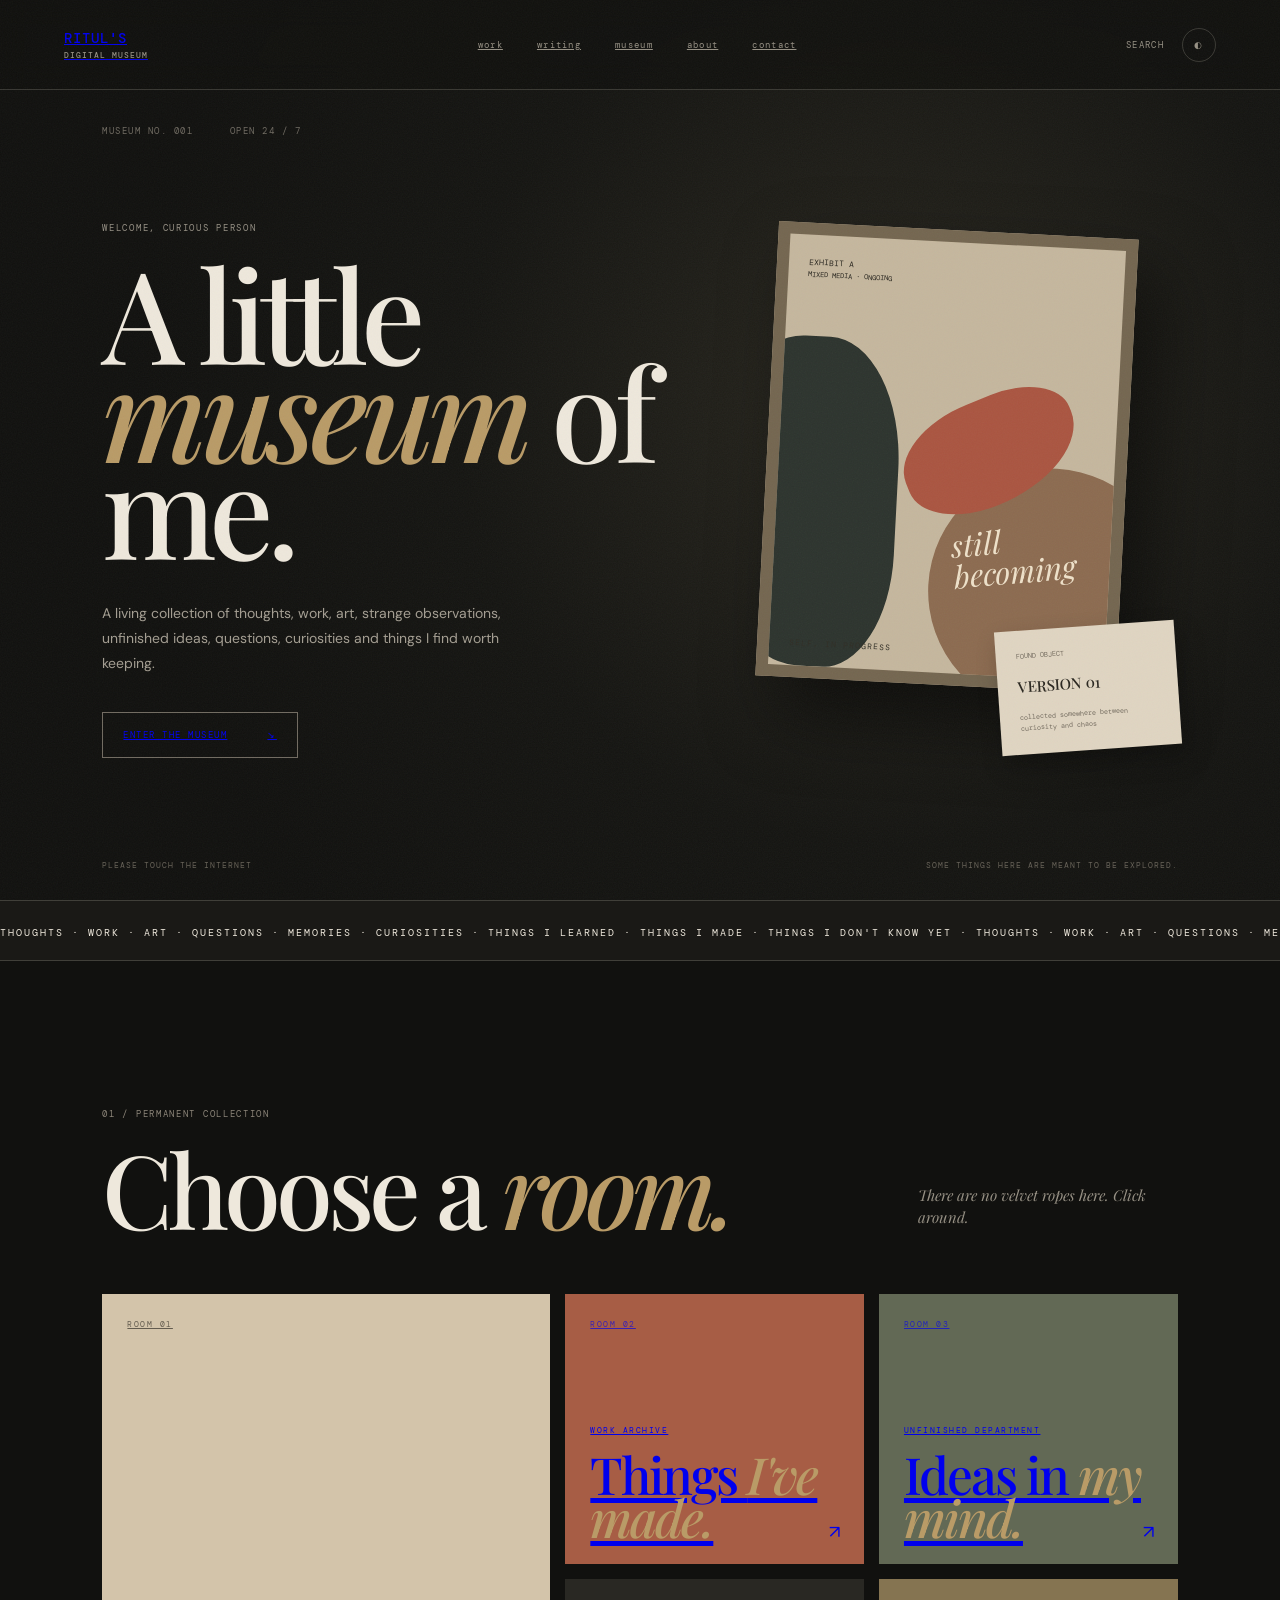
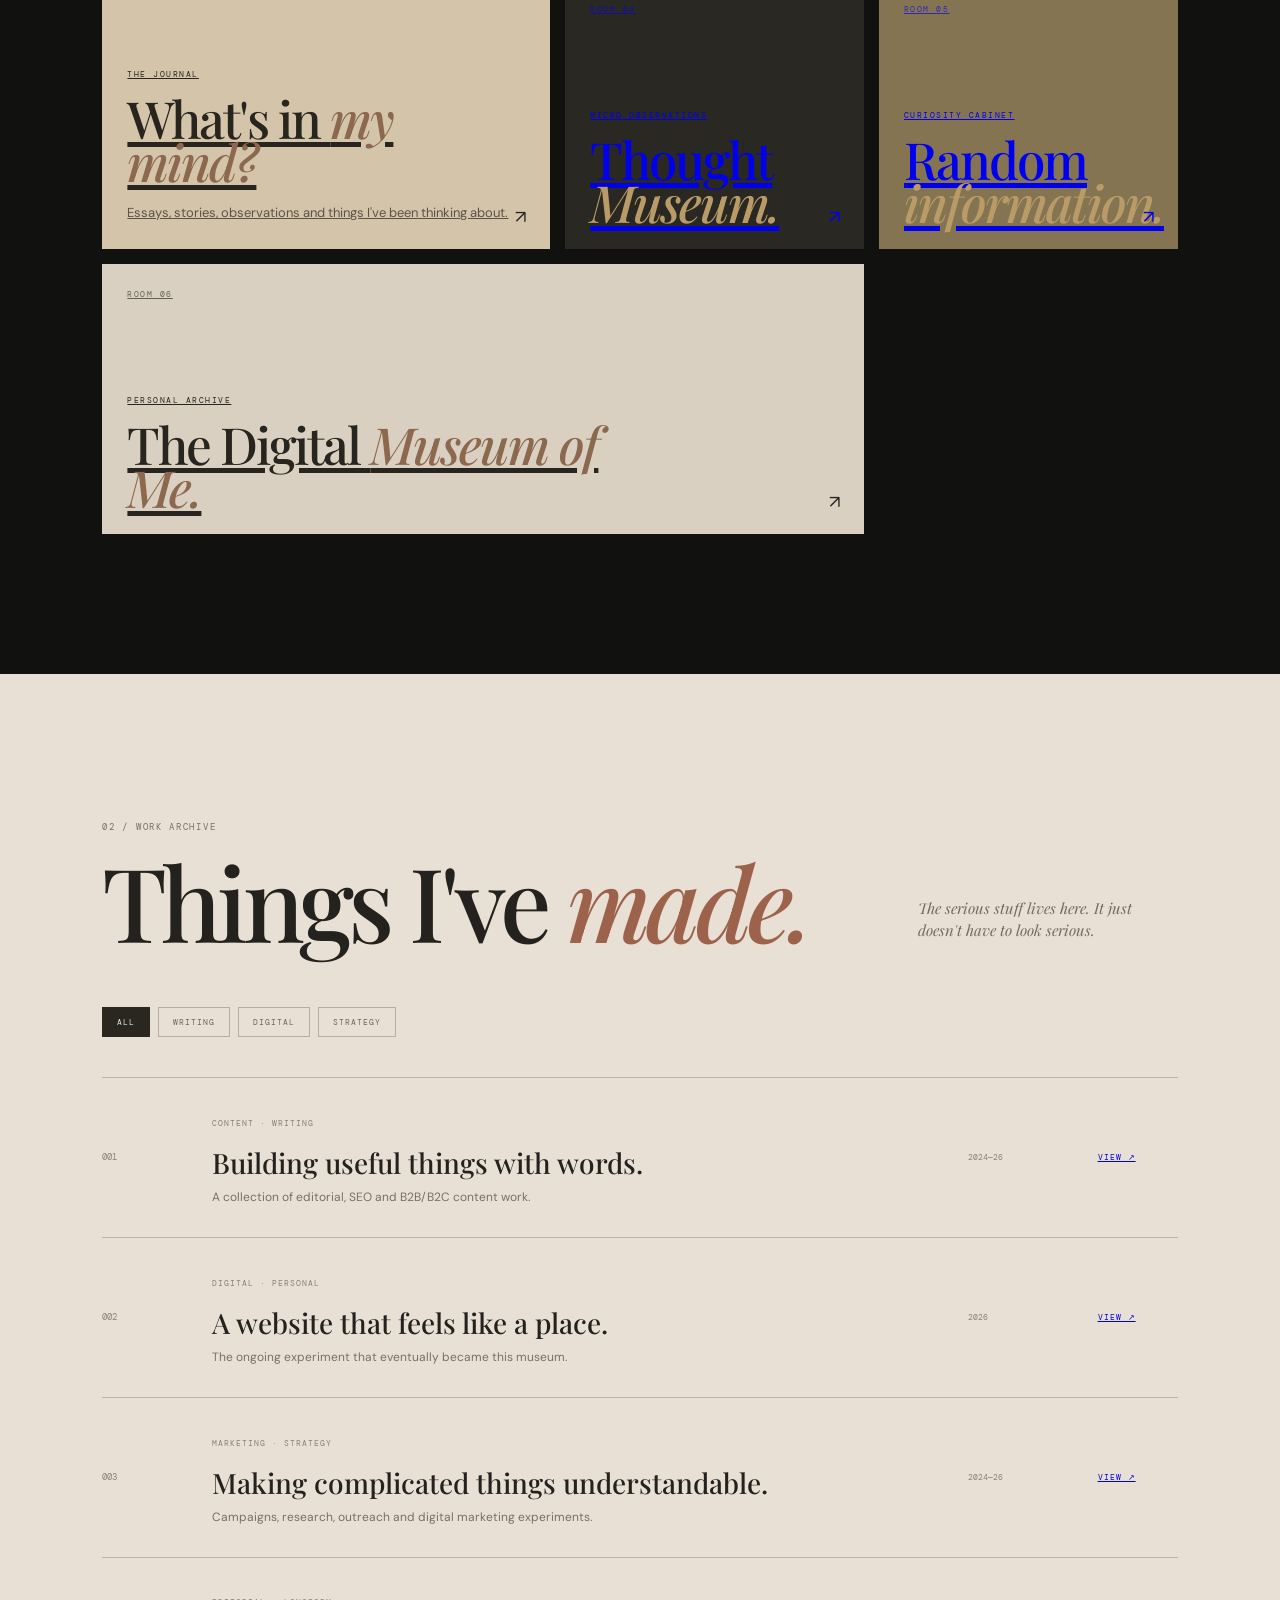
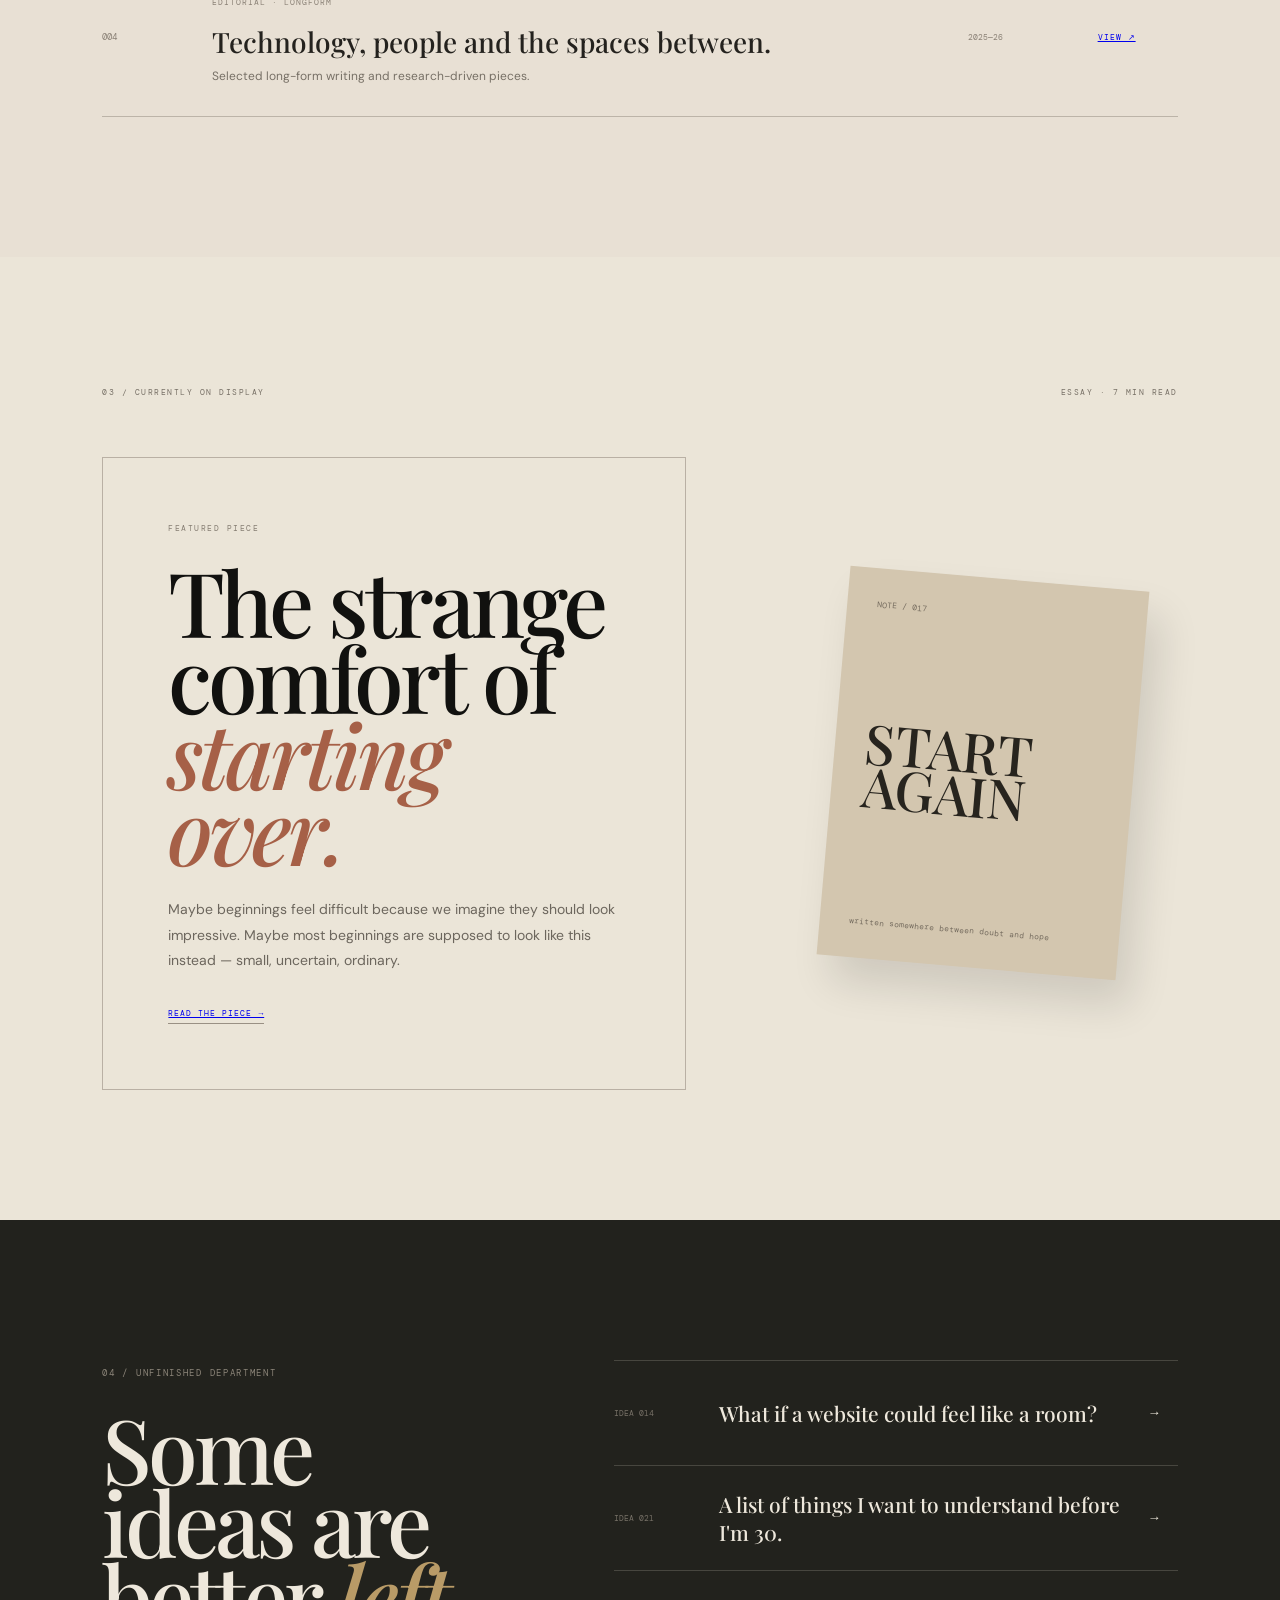
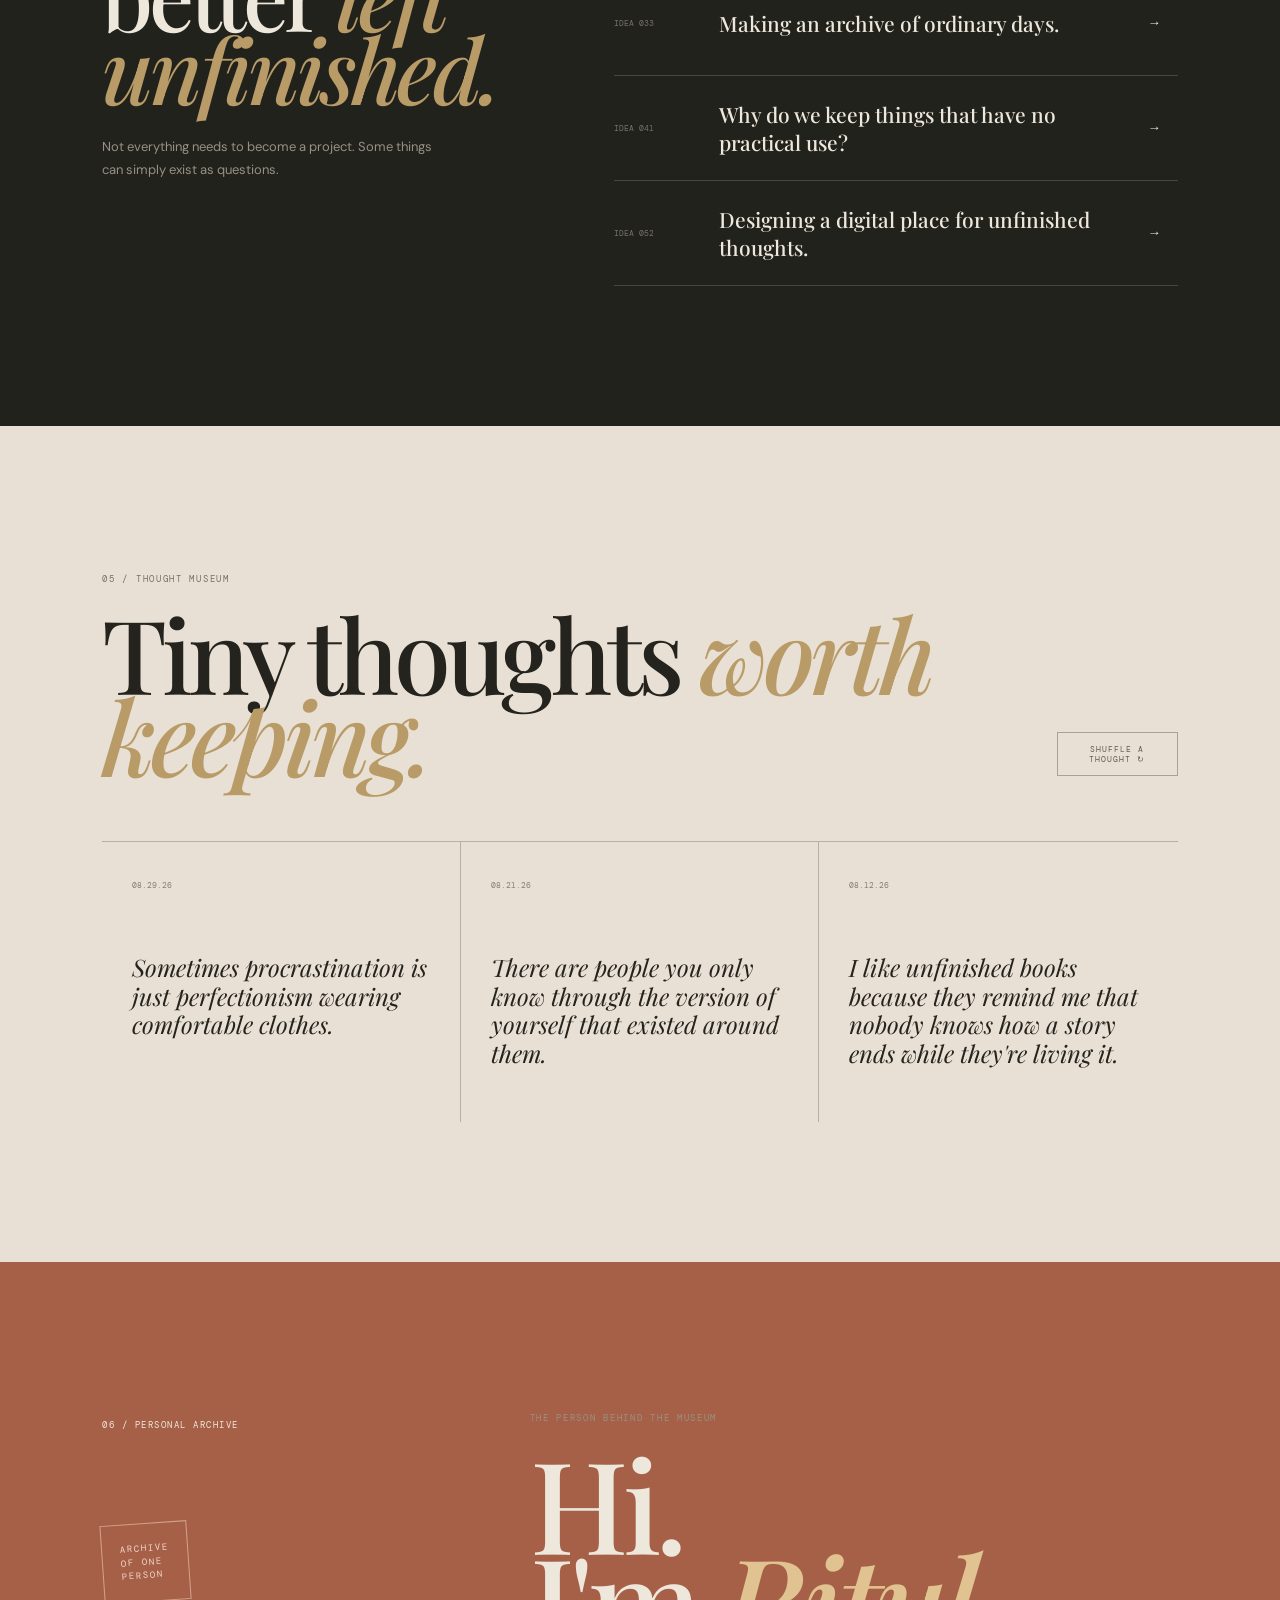
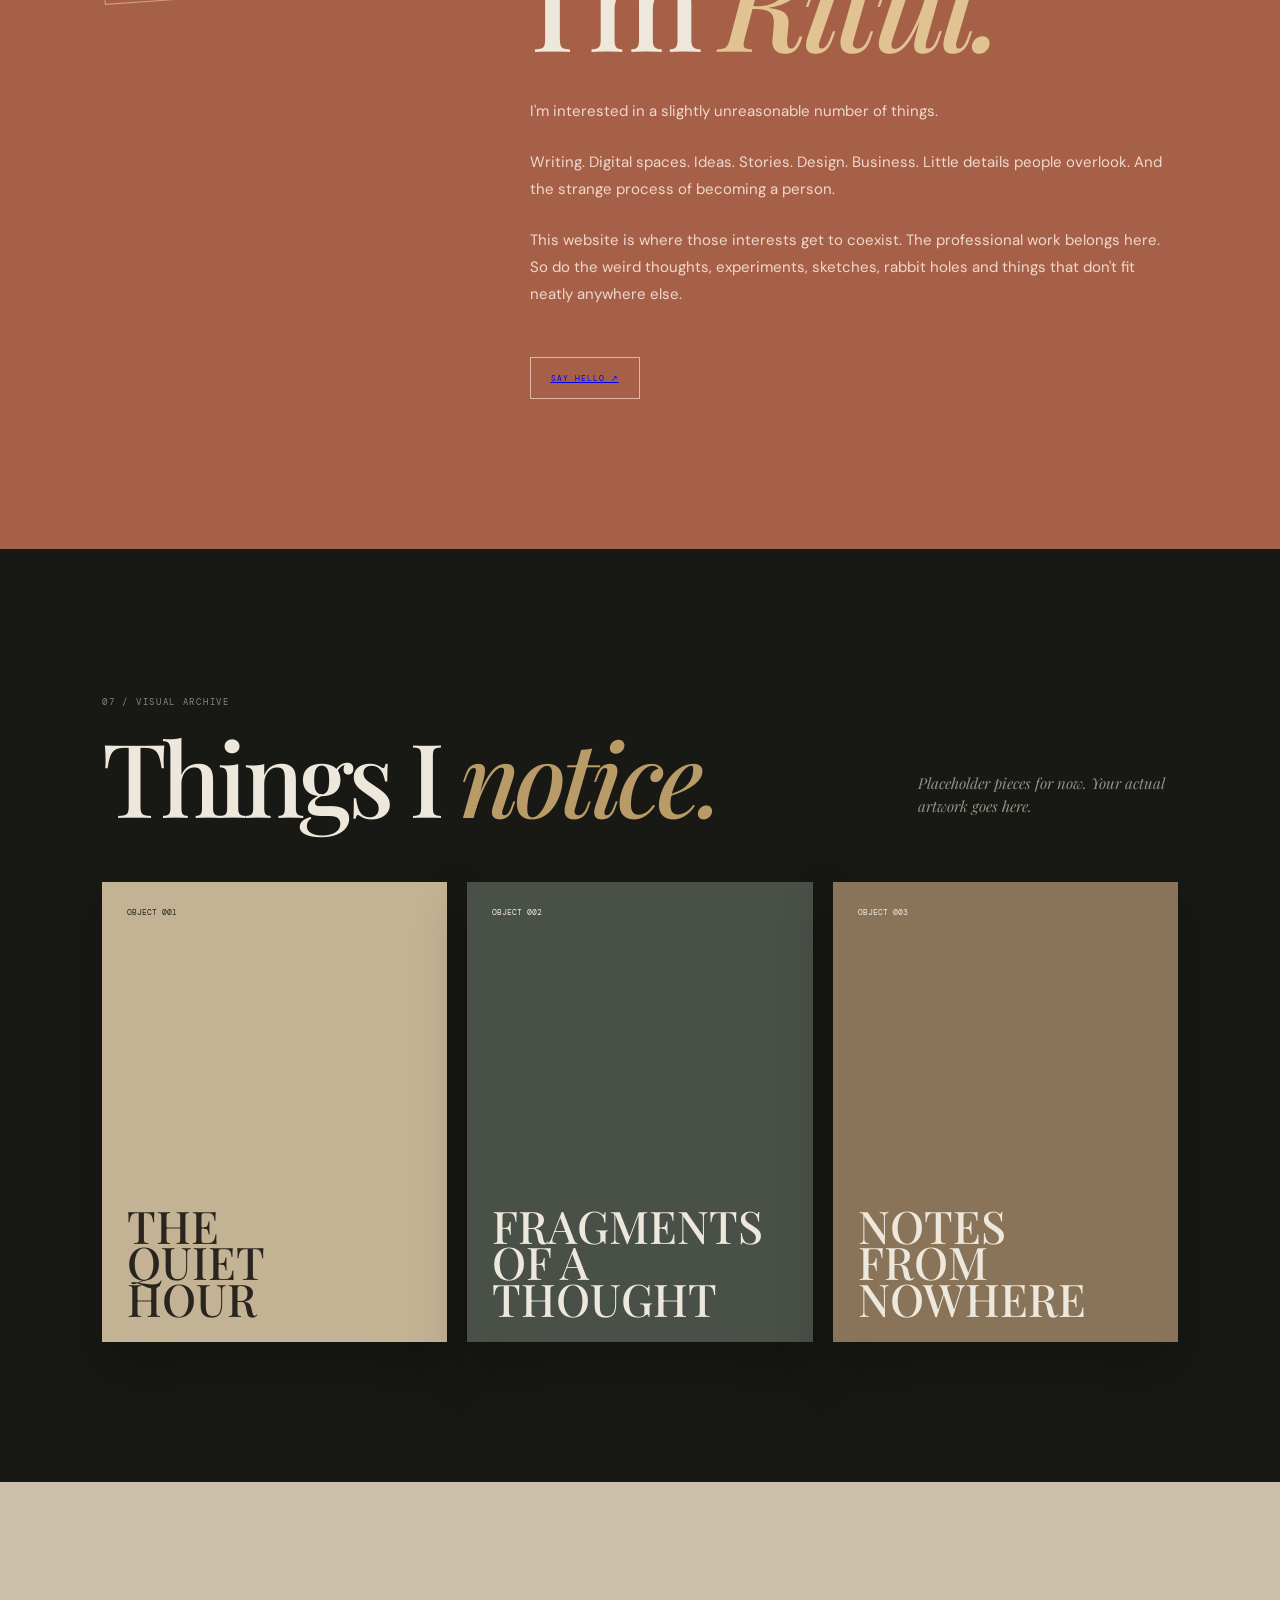
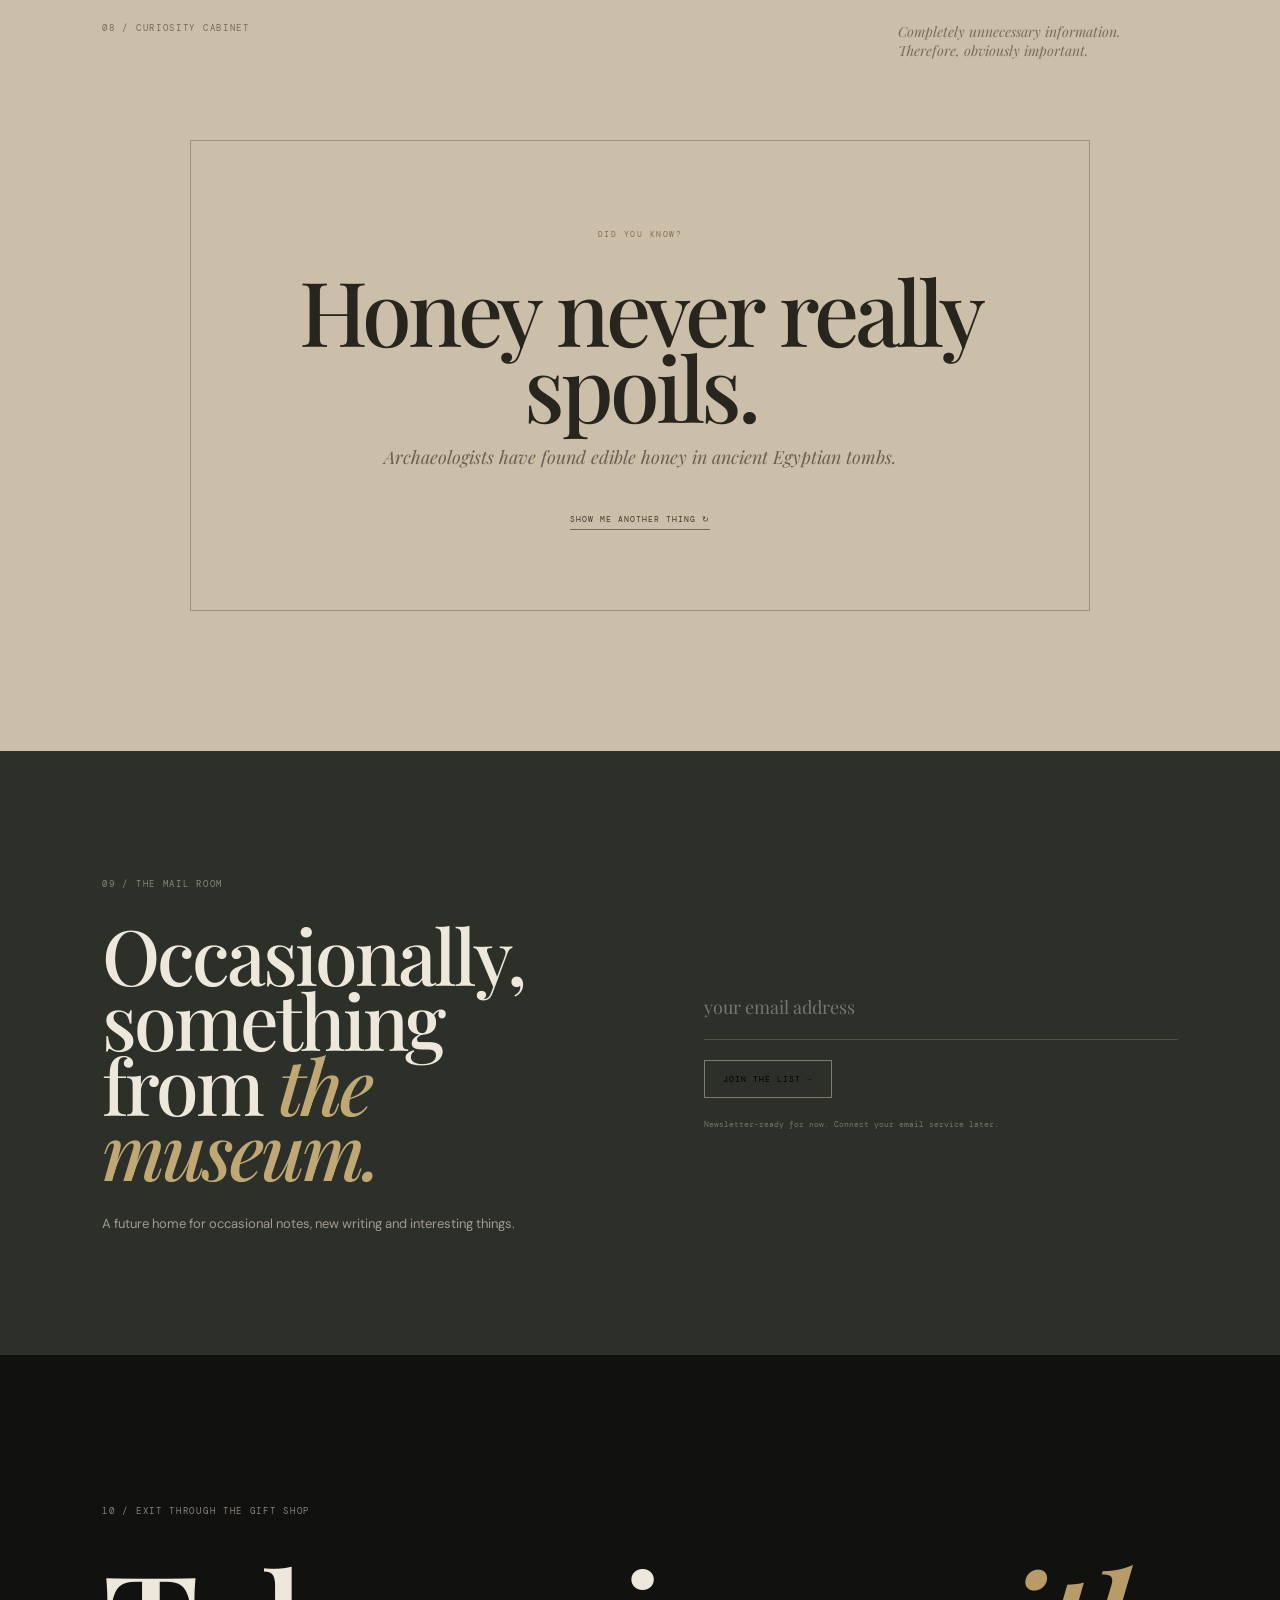
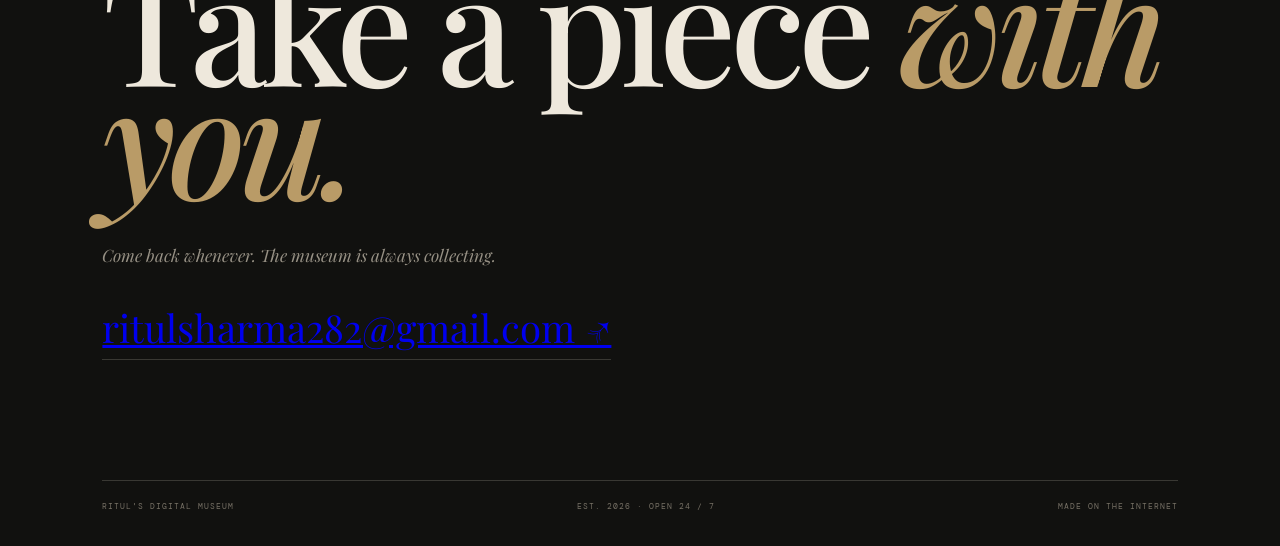
==== commit fb78f7be: "Update index.html" ====
--- a/index.html
+++ b/index.html
@@ -1096,8 +1096,8 @@
         The museum is always collecting.
     </p>
 
-    <a href="mailto:hello@apieceofme.github.io">
-        hello@apieceofme.github.io ↗
+    <a href="mailto:ritulsharma282@gmail.com">
+        ritulsharma282@gmail.com ↗
     </a>
 
 
--- a/style.css
+++ b/style.css
@@ -2126,942 +2126,3 @@
     }
 
 }
-
-/* =========================================================
-   INTERACTION LAYER
-   ========================================================= */
-
-body.modal-open {
-    overflow: hidden;
-}
-
-body.menu-open {
-    overflow: hidden;
-}
-
-
-/* SEARCH RESULTS */
-
-.search-result {
-    display: block;
-    position: relative;
-    padding: 24px 50px 24px 0;
-    border-bottom: 1px solid rgba(255,255,255,.15);
-    color: inherit;
-    text-decoration: none;
-    transition: padding .25s ease;
-}
-
-.search-result:hover {
-    padding-left: 12px;
-}
-
-.search-result span {
-    display: block;
-    font-family: "DM Mono", monospace;
-    font-size: 10px;
-    letter-spacing: .15em;
-    opacity: .55;
-    margin-bottom: 8px;
-}
-
-.search-result strong {
-    display: block;
-    font-family: "Playfair Display", serif;
-    font-size: 22px;
-    font-weight: 500;
-}
-
-.search-result p {
-    margin: 8px 0 0;
-    opacity: .65;
-    font-size: 14px;
-    line-height: 1.5;
-}
-
-.search-result i {
-    position: absolute;
-    right: 8px;
-    top: 35px;
-    font-style: normal;
-    font-size: 18px;
-}
-
-.search-empty {
-    padding: 40px 0;
-}
-
-.search-empty span {
-    display: block;
-    font-family: "DM Mono", monospace;
-    font-size: 10px;
-    letter-spacing: .15em;
-    opacity: .5;
-    margin-bottom: 15px;
-}
-
-.search-empty strong {
-    font-family: "Playfair Display", serif;
-    font-size: 24px;
-    font-weight: 500;
-}
-
-
-/* MODAL */
-
-#museumModal {
-    position: fixed;
-    inset: 0;
-    z-index: 9999;
-    pointer-events: none;
-    opacity: 0;
-    transition: opacity .3s ease;
-}
-
-#museumModal.active {
-    opacity: 1;
-    pointer-events: auto;
-}
-
-.museum-modal-backdrop {
-    position: absolute;
-    inset: 0;
-    background: rgba(10,10,10,.78);
-    backdrop-filter: blur(8px);
-}
-
-.museum-modal {
-    position: relative;
-    width: min(760px, calc(100% - 40px));
-    max-height: calc(100vh - 80px);
-    overflow-y: auto;
-
-    margin: 40px auto;
-
-    background: #171716;
-    color: #f1eee5;
-
-    border: 1px solid rgba(255,255,255,.18);
-
-    transform: translateY(25px);
-    transition: transform .35s ease;
-
-    box-shadow:
-        0 30px 100px rgba(0,0,0,.5);
-}
-
-#museumModal.active .museum-modal {
-    transform: translateY(0);
-}
-
-.museum-modal-close {
-    position: absolute;
-    right: 22px;
-    top: 20px;
-
-    background: none;
-    border: 0;
-
-    color: inherit;
-
-    font-family: "DM Mono", monospace;
-    font-size: 10px;
-    letter-spacing: .12em;
-
-    cursor: pointer;
-}
-
-.museum-modal-content {
-    padding: 80px 70px 45px;
-}
-
-.museum-modal-category {
-    display: block;
-
-    font-family: "DM Mono", monospace;
-    font-size: 10px;
-    letter-spacing: .16em;
-
-    opacity: .5;
-
-    margin-bottom: 25px;
-}
-
-.museum-modal-content h2 {
-    margin: 0 0 28px;
-
-    max-width: 650px;
-
-    font-family: "Playfair Display", serif;
-    font-size: clamp(38px, 6vw, 70px);
-    font-weight: 500;
-    line-height: .98;
-}
-
-.museum-modal-content p {
-    max-width: 600px;
-
-    font-family: "DM Sans", sans-serif;
-    font-size: 17px;
-    line-height: 1.75;
-
-    opacity: .75;
-}
-
-.modal-bottom {
-    display: flex;
-    justify-content: space-between;
-    gap: 20px;
-
-    margin-top: 70px;
-    padding-top: 18px;
-
-    border-top: 1px solid rgba(255,255,255,.15);
-
-    font-family: "DM Mono", monospace;
-    font-size: 9px;
-    letter-spacing: .12em;
-
-    opacity: .45;
-}
-
-
-/* WORK FILTER ANIMATION */
-
-.work-item {
-    transition:
-        opacity .25s ease,
-        transform .25s ease;
-}
-
-.work-item.filtered-out {
-    opacity: 0;
-    transform: translateY(10px);
-}
-
-
-/* REVEAL */
-
-.room-card,
-.work-item,
-.idea-row,
-.featured-layout {
-    opacity: 0;
-    transform: translateY(18px);
-    transition:
-        opacity .7s ease,
-        transform .7s ease;
-}
-
-.room-card.is-visible,
-.work-item.is-visible,
-.idea-row.is-visible,
-.featured-layout.is-visible {
-    opacity: 1;
-    transform: translateY(0);
-}
-
-
-/* LIGHT MODE */
-
-body.light-mode {
-    background: #eeeae0;
-    color: #181816;
-}
-
-body.light-mode .museum-modal {
-    background: #eeeae0;
-    color: #181816;
-}
-
-body.light-mode .museum-modal-backdrop {
-    background: rgba(238,234,224,.78);
-}
-
-body.light-mode .search-result {
-    border-color: rgba(0,0,0,.15);
-}
-
-body.light-mode .search-empty {
-    color: #181816;
-}
-
-
-/* MOBILE */
-
-@media (max-width: 700px) {
-
-    .museum-modal {
-        width: calc(100% - 24px);
-        margin: 12px auto;
-        max-height: calc(100vh - 24px);
-    }
-
-    .museum-modal-content {
-        padding: 70px 28px 35px;
-    }
-
-    .museum-modal-content h2 {
-        font-size: 42px;
-    }
-
-    .museum-modal-content p {
-        font-size: 15px;
-    }
-
-    .modal-bottom {
-        flex-direction: column;
-        gap: 8px;
-        margin-top: 45px;
-    }
-
-}
-
-```css
-/* =========================================================
-   STILL BECOMING JOURNAL
-========================================================= */
-
-
-/* ---------------------------------------------------------
-   ARTWORK INTERACTION
---------------------------------------------------------- */
-
-.art-frame {
-    cursor: pointer;
-}
-
-.frame-open-note {
-
-    position: absolute;
-
-    left: 18px;
-    bottom: 16px;
-
-    z-index: 20;
-
-    font: 8px var(--mono);
-
-    letter-spacing: 1.5px;
-
-    color: #eee1c9;
-
-    opacity: 0;
-
-    transform: translateY(5px);
-
-    transition:
-        opacity .3s ease,
-        transform .3s ease;
-}
-
-
-.art-frame:hover .frame-open-note {
-
-    opacity: .8;
-
-    transform: translateY(0);
-
-}
-
-
-/* ---------------------------------------------------------
-   JOURNAL OVERLAY
---------------------------------------------------------- */
-
-.journal-overlay {
-
-    position: fixed;
-
-    inset: 0;
-
-    z-index: 500;
-
-    display: flex;
-
-    align-items: center;
-
-    justify-content: center;
-
-    background:
-        rgba(12, 12, 10, .96);
-
-    opacity: 0;
-
-    visibility: hidden;
-
-    pointer-events: none;
-
-    transition:
-        opacity .5s ease,
-        visibility .5s ease;
-
-}
-
-
-.journal-overlay.open {
-
-    opacity: 1;
-
-    visibility: visible;
-
-    pointer-events: auto;
-
-}
-
-
-/* ---------------------------------------------------------
-   TOP LABEL
---------------------------------------------------------- */
-
-.journal-label {
-
-    position: absolute;
-
-    top: 32px;
-
-    left: 5vw;
-
-    color: var(--muted);
-
-    font: 9px var(--mono);
-
-    letter-spacing: 1.5px;
-
-}
-
-
-/* ---------------------------------------------------------
-   CLOSE
---------------------------------------------------------- */
-
-.journal-close {
-
-    position: absolute;
-
-    top: 30px;
-
-    right: 5vw;
-
-    z-index: 30;
-
-    border: 0;
-
-    background: none;
-
-    color: var(--muted);
-
-    font: 9px var(--mono);
-
-    letter-spacing: 1.5px;
-
-    cursor: pointer;
-
-    transition: color .3s ease;
-
-}
-
-
-.journal-close:hover {
-
-    color: var(--text);
-
-}
-
-
-/* ---------------------------------------------------------
-   BOOK
---------------------------------------------------------- */
-
-.journal {
-
-    width: min(1000px, 86vw);
-
-    height: min(650px, 76vh);
-
-    position: relative;
-
-    display: flex;
-
-    perspective: 1800px;
-
-    transform:
-        translateY(35px)
-        scale(.94);
-
-    opacity: 0;
-
-    transition:
-        transform .7s cubic-bezier(.22,.61,.36,1),
-        opacity .7s ease;
-
-    box-shadow:
-        0 45px 100px rgba(0,0,0,.6);
-
-}
-
-
-.journal-overlay.open .journal {
-
-    transform:
-        translateY(0)
-        scale(1);
-
-    opacity: 1;
-
-}
-
-
-/* ---------------------------------------------------------
-   PAGES
---------------------------------------------------------- */
-
-.journal-page {
-
-    width: 50%;
-
-    height: 100%;
-
-    position: relative;
-
-    overflow: hidden;
-
-    padding: 60px;
-
-    background:
-        linear-gradient(
-            90deg,
-            #d5cab5 0%,
-            #eee5d3 50%,
-            #ddd1bb 100%
-        );
-
-    color: #302d27;
-
-    box-sizing: border-box;
-
-}
-
-
-/* LEFT PAGE */
-
-.left-page {
-
-    border-radius:
-        6px 0 0 6px;
-
-    box-shadow:
-        inset -18px 0 25px rgba(0,0,0,.09);
-
-}
-
-
-/* RIGHT PAGE */
-
-.right-page {
-
-    border-radius:
-        0 6px 6px 0;
-
-    box-shadow:
-        inset 18px 0 25px rgba(0,0,0,.07);
-
-    transform-origin: left center;
-
-    transform-style: preserve-3d;
-
-    transition:
-        transform .95s
-        cubic-bezier(.65,0,.35,1);
-
-}
-
-
-/* ---------------------------------------------------------
-   PAPER TEXTURE
---------------------------------------------------------- */
-
-.journal-page::after {
-
-    content: "";
-
-    position: absolute;
-
-    inset: 0;
-
-    pointer-events: none;
-
-    opacity: .12;
-
-    background-image:
-        repeating-linear-gradient(
-            0deg,
-            transparent,
-            transparent 3px,
-            rgba(70,60,45,.08) 4px
-        );
-
-}
-
-
-/* ---------------------------------------------------------
-   PAGE NUMBER
---------------------------------------------------------- */
-
-.page-number {
-
-    position: absolute;
-
-    top: 28px;
-
-    right: 32px;
-
-    z-index: 5;
-
-    font: 8px var(--mono);
-
-    letter-spacing: 2px;
-
-    opacity: .45;
-
-}
-
-
-/* ---------------------------------------------------------
-   PAGE CONTENT
---------------------------------------------------------- */
-
-.page-content {
-
-    height: 100%;
-
-    position: relative;
-
-    z-index: 2;
-
-    display: flex;
-
-    flex-direction: column;
-
-    justify-content: center;
-
-}
-
-
-.page-small-title {
-
-    margin-bottom: 28px;
-
-    font: 8px var(--mono);
-
-    letter-spacing: 2px;
-
-    opacity: .55;
-
-}
-
-
-.page-content h2 {
-
-    margin: 0 0 28px;
-
-    font:
-        500 clamp(42px, 5vw, 72px)
-        /.86 var(--serif);
-
-    letter-spacing: -3px;
-
-}
-
-
-.page-content p {
-
-    max-width: 330px;
-
-    margin: 0 0 18px;
-
-    font:
-        14px/1.8 var(--serif);
-
-    opacity: .78;
-
-}
-
-
-/* ---------------------------------------------------------
-   HANDWRITTEN NOTE
---------------------------------------------------------- */
-
-.handwritten {
-
-    margin-top: 25px;
-
-    font:
-        18px/1.5
-        "Brush Script MT",
-        "Segoe Script",
-        cursive;
-
-    opacity: .65;
-
-    transform: rotate(-2deg);
-
-}
-
-
-/* ---------------------------------------------------------
-   IMAGE
---------------------------------------------------------- */
-
-.journal-image-placeholder {
-
-    width: 100%;
-
-    height: 240px;
-
-    margin-bottom: 14px;
-
-    display: flex;
-
-    align-items: center;
-
-    justify-content: center;
-
-    background:
-        linear-gradient(
-            135deg,
-            #a69b86,
-            #c9bda6
-        );
-
-    border:
-        1px solid rgba(40,35,25,.15);
-
-    font: 8px var(--mono);
-
-    letter-spacing: 2px;
-
-    color:
-        rgba(40,35,25,.55);
-
-}
-
-
-.image-caption {
-
-    font:
-        8px/1.5 var(--mono) !important;
-
-    letter-spacing: 1px;
-
-    opacity: .5 !important;
-
-}
-
-
-/* ---------------------------------------------------------
-   PAGE TURN BUTTON
---------------------------------------------------------- */
-
-.page-turn {
-
-    position: absolute;
-
-    right: 28px;
-
-    bottom: 25px;
-
-    z-index: 10;
-
-    border: 0;
-
-    background: none;
-
-    color: #302d27;
-
-    font: 8px var(--mono);
-
-    letter-spacing: 1.5px;
-
-    cursor: pointer;
-
-    opacity: .55;
-
-    transition:
-        opacity .3s ease,
-        transform .3s ease;
-
-}
-
-
-.page-turn:hover {
-
-    opacity: 1;
-
-    transform:
-        translateX(5px);
-
-}
-
-
-/* ---------------------------------------------------------
-   PAGE FLIP
---------------------------------------------------------- */
-
-.right-page.flipping {
-
-    transform:
-        rotateY(-180deg);
-
-}
-
-
-/* ---------------------------------------------------------
-   COUNTER
---------------------------------------------------------- */
-
-.journal-counter {
-
-    position: absolute;
-
-    bottom: 28px;
-
-    left: 50%;
-
-    transform:
-        translateX(-50%);
-
-    color: var(--muted);
-
-    font: 8px var(--mono);
-
-    letter-spacing: 2px;
-
-}
-
-
-/* =========================================================
-   JOURNAL MOBILE
-========================================================= */
-
-@media (max-width: 700px) {
-
-    .journal {
-
-        width: 92vw;
-
-        height: 72vh;
-
-    }
-
-
-    .journal-page {
-
-        padding: 32px;
-
-    }
-
-
-    .page-content h2 {
-
-        font-size: 40px;
-
-    }
-
-
-    .page-content p {
-
-        font-size: 12px;
-
-    }
-
-
-    .journal-image-placeholder {
-
-        height: 175px;
-
-    }
-
-
-    .journal-label {
-
-        left: 20px;
-
-        top: 25px;
-
-    }
-
-
-    .journal-close {
-
-        right: 20px;
-
-        top: 25px;
-
-    }
-
-
-    .journal-counter {
-
-        bottom: 18px;
-
-    }
-
-}
-
-
-/* =========================================================
-   VERY SMALL SCREENS
-========================================================= */
-
-@media (max-width: 480px) {
-
-    .journal {
-
-        width: 94vw;
-
-        height: 75vh;
-
-    }
-
-
-    .journal-page {
-
-        padding: 25px;
-
-    }
-
-
-    .page-content h2 {
-
-        font-size: 34px;
-
-        letter-spacing: -2px;
-
-    }
-
-
-    .page-content p {
-
-        font-size: 11px;
-
-        line-height: 1.65;
-
-    }
-
-
-    .journal-image-placeholder {
-
-        height: 145px;
-
-    }
-
-
-    .handwritten {
-
-        font-size: 15px;
-
-    }
-
-}
-```
